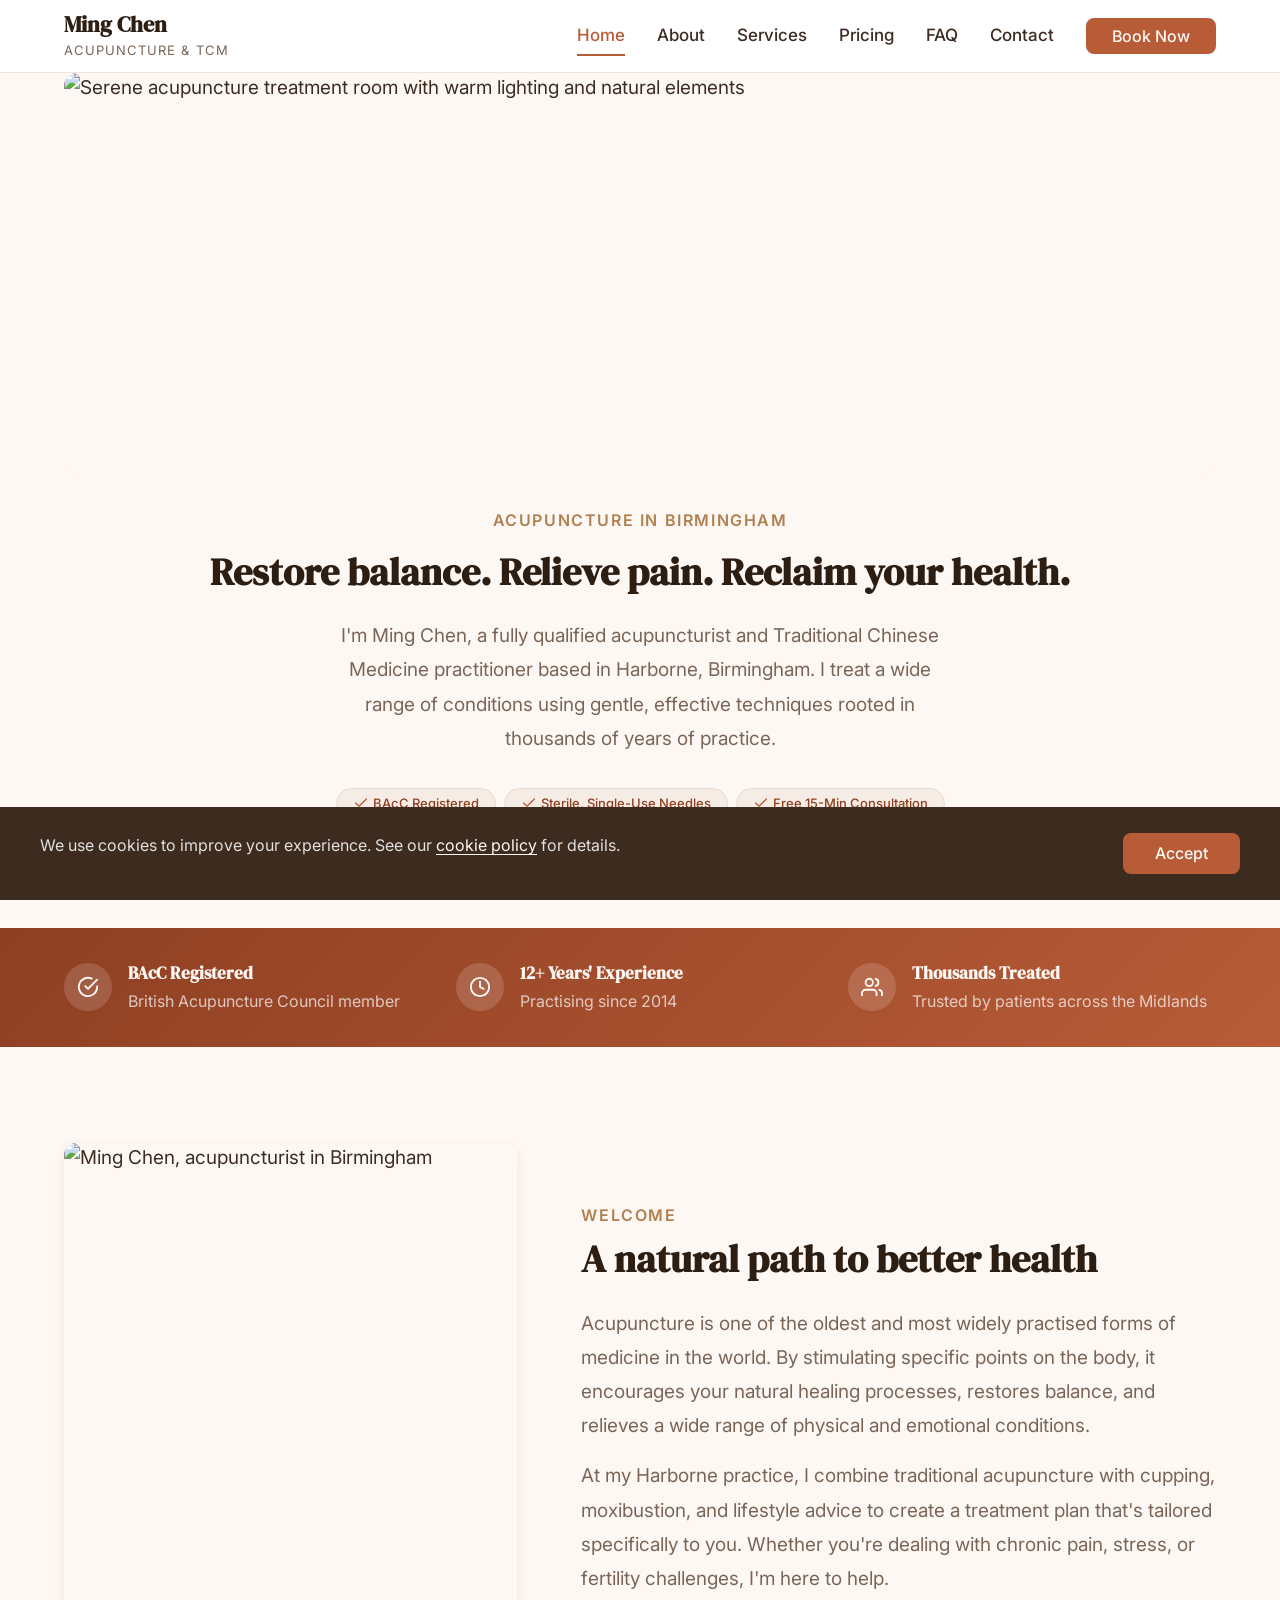
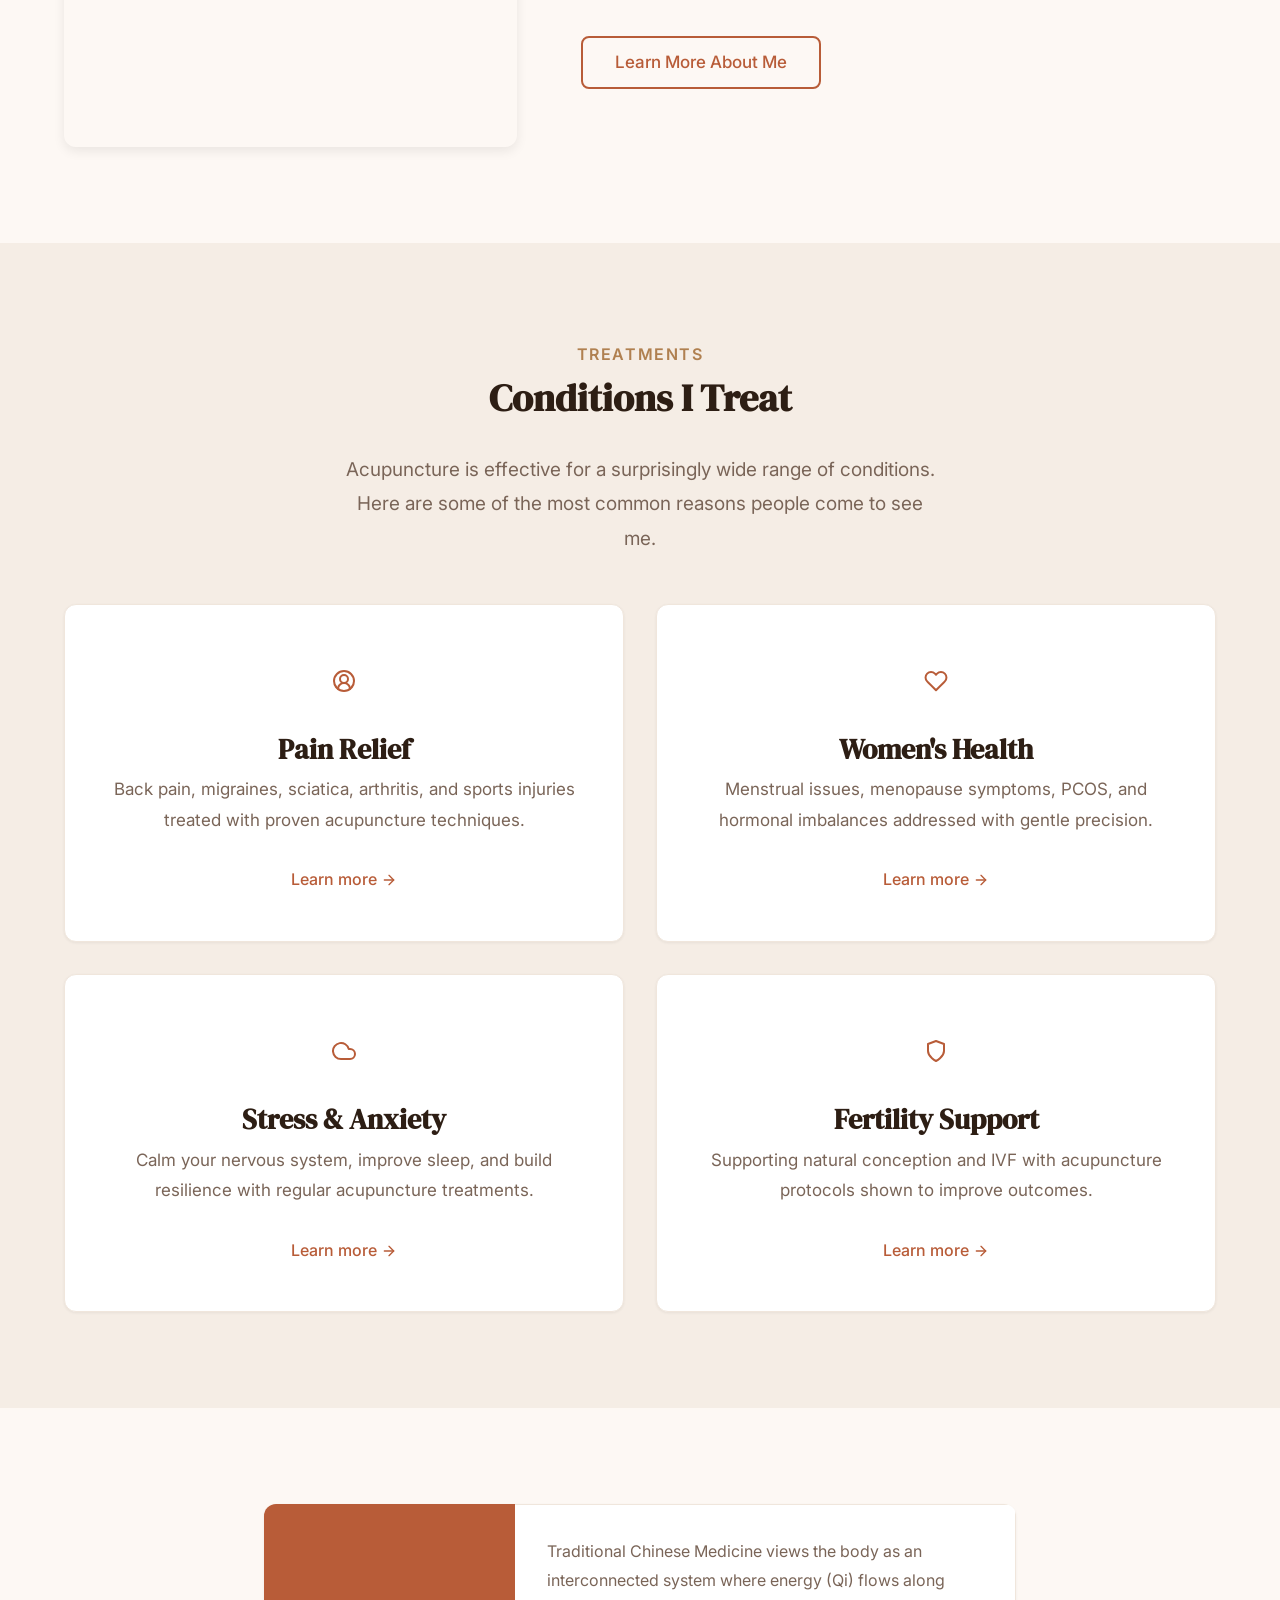
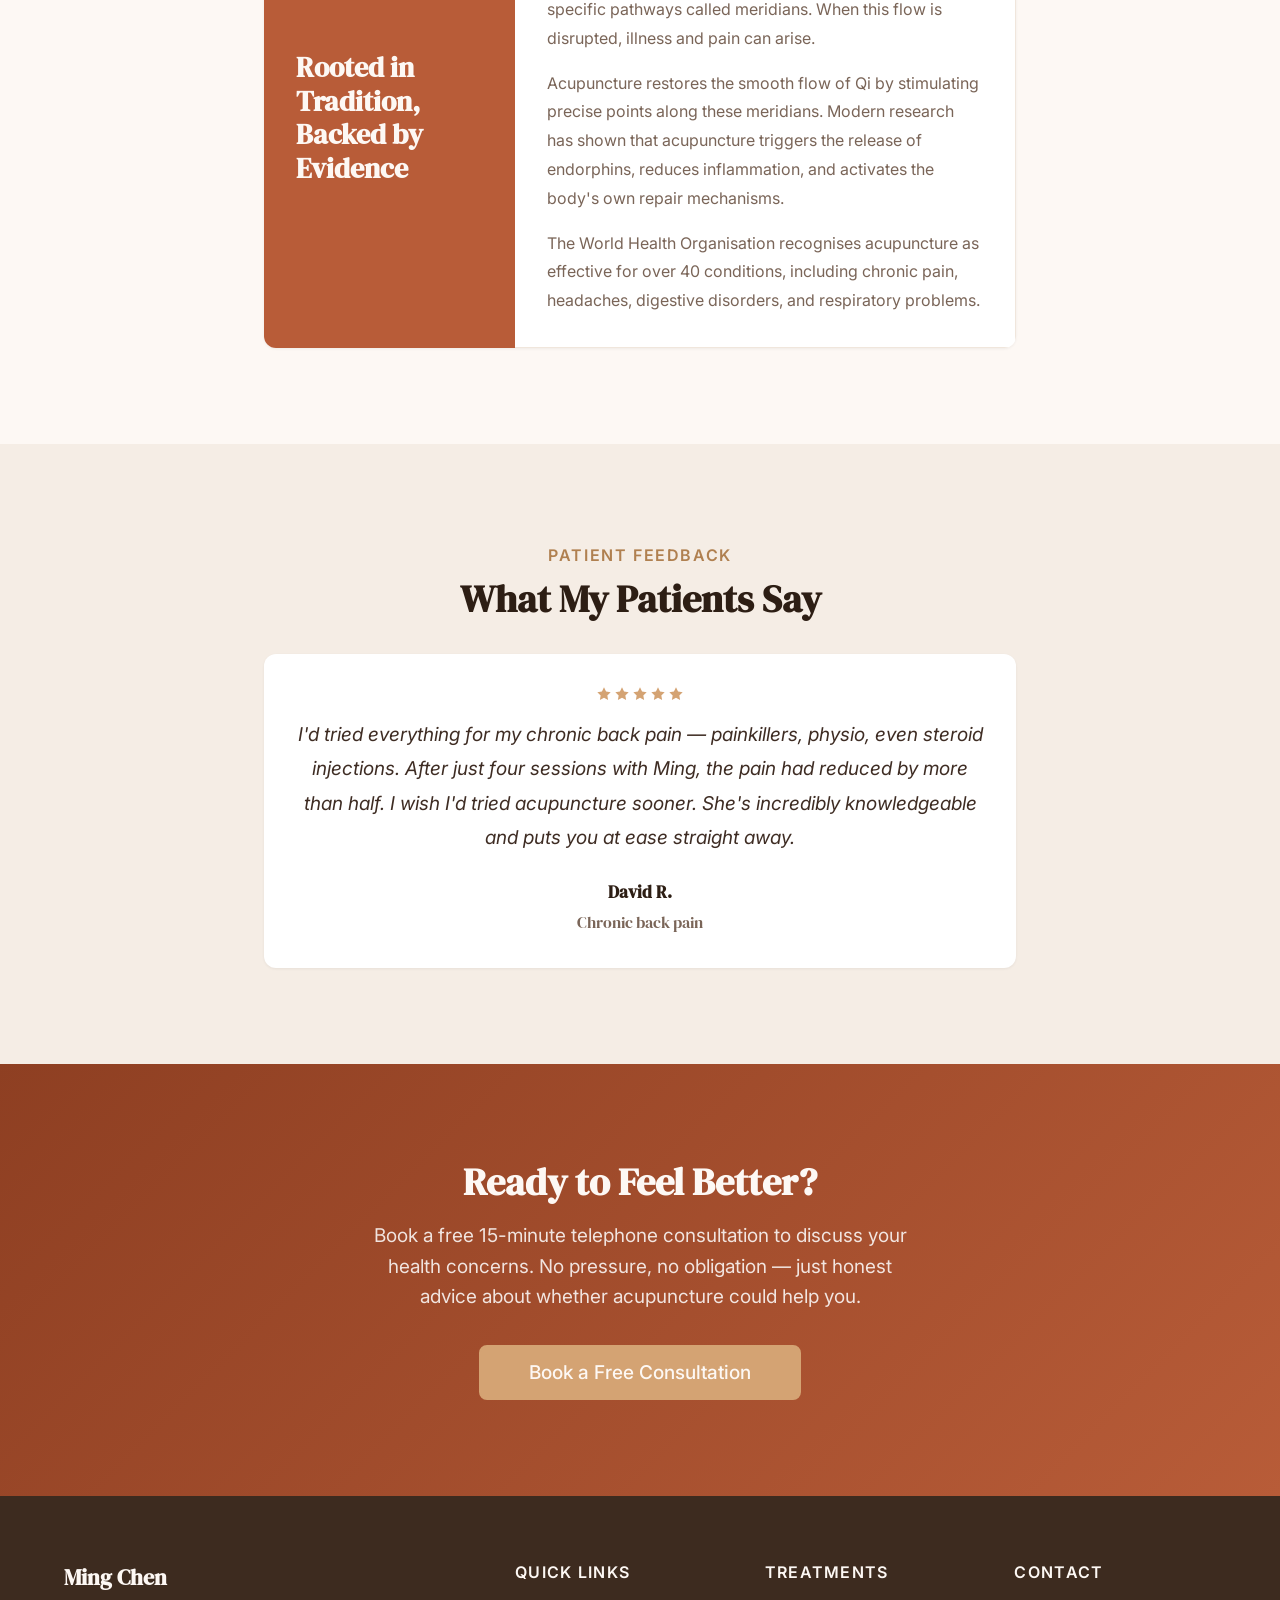
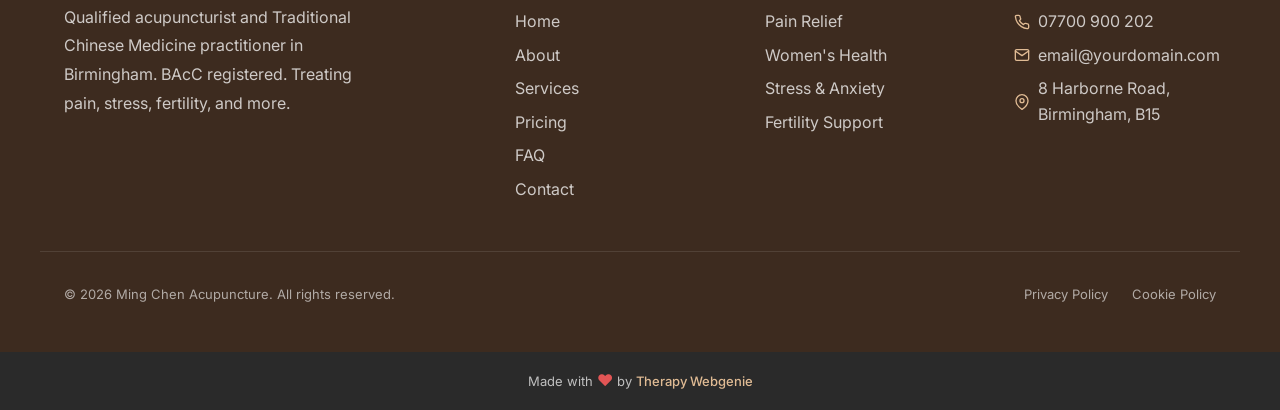
==== index.html @ 5458954e "Initial demo-acupuncturist site: Warm Terracotta, Corporate fonts, Banner hero Ming Chen Acupuncture" ====
<!DOCTYPE html>
<html lang="en">
<head>
  <meta charset="UTF-8">
  <meta name="viewport" content="width=device-width, initial-scale=1.0">
  <meta name="description" content="Ming Chen Acupuncture — traditional Chinese medicine and acupuncture in Birmingham. Treating pain, stress, fertility, and more. Book a consultation today.">
  <meta name="author" content="Ming Chen Acupuncture">
  <title>Ming Chen Acupuncture — Traditional Chinese Medicine in Birmingham</title>

  <link rel="canonical" href="https://acupuncturist.therapywebgenie.com/">

  <meta property="og:type" content="website">
  <meta property="og:url" content="https://acupuncturist.therapywebgenie.com/">
  <meta property="og:title" content="Ming Chen Acupuncture — Traditional Chinese Medicine in Birmingham">
  <meta property="og:description" content="Traditional Chinese medicine and acupuncture in Birmingham. Treating pain, stress, fertility, and more.">
  <meta property="og:image" content="https://acupuncturist.therapywebgenie.com/images/hero.jpg">

  <meta name="twitter:card" content="summary_large_image">
  <meta name="twitter:title" content="Ming Chen Acupuncture — Traditional Chinese Medicine in Birmingham">
  <meta name="twitter:description" content="Traditional Chinese medicine and acupuncture in Birmingham. Treating pain, stress, fertility, and more.">
  <meta name="twitter:image" content="https://acupuncturist.therapywebgenie.com/images/hero.jpg">

  <link rel="preconnect" href="https://fonts.googleapis.com">
  <link rel="preconnect" href="https://fonts.gstatic.com" crossorigin>

  <link rel="stylesheet" href="css/base.css">
  <link rel="stylesheet" href="css/components.css">
  <link rel="stylesheet" href="css/theme.css">
  <!-- PROFILE:schema -->
  <script type="application/ld+json">
  {
    "@context": "https://schema.org",
    "@type": "LocalBusiness",
    "name": "Ming Chen Acupuncture",
    "description": "Traditional Chinese medicine and acupuncture in Birmingham. Treating pain, stress, fertility, digestive health, and more.",
    "url": "https://acupuncturist.therapywebgenie.com",
    "telephone": "07700 900 202",
    "email": "email@yourdomain.com",
    "address": {
      "@type": "PostalAddress",
      "streetAddress": "8 Harborne Road",
      "addressLocality": "Birmingham",
      "postalCode": "B15",
      "addressCountry": "GB"
    },
    "openingHours": [
      "Mo-Fr 09:00-19:00",
      "Sa 09:00-14:00"
    ],
    "image": "https://acupuncturist.therapywebgenie.com/images/hero.jpg",
    "priceRange": "££"
  }
  </script>
  <!-- /PROFILE:schema -->
</head>
<body>

  <a href="#main" class="skip-link">Skip to main content</a>

  <!-- SECTION: nav -->
  <nav class="nav" role="navigation" aria-label="Main navigation">
    <div class="container nav__inner">
      <a href="index.html" class="nav__brand">
        <!-- PROFILE:logo --><!-- /PROFILE:logo -->
        <span class="nav__name"><!-- PROFILE:site_title -->Ming Chen<!-- /PROFILE:site_title --></span>
        <span class="nav__title"><!-- PROFILE:site_slogan -->Acupuncture &amp; TCM<!-- /PROFILE:site_slogan --></span>
      </a>
      <div class="nav__links">
        <a href="index.html" class="nav__link nav__link--active">Home</a>
        <a href="about.html" class="nav__link">About</a>
        <a href="services.html" class="nav__link">Services</a>
        <a href="pricing.html" class="nav__link">Pricing</a>
        <a href="faq.html" class="nav__link">FAQ</a>
        <a href="contact.html" class="nav__link">Contact</a>
        <a href="contact.html" class="btn btn--primary nav__cta">Book Now</a>
      </div>
      <button class="nav__toggle" aria-label="Toggle menu" aria-expanded="false" aria-controls="mobile-menu">
        <span class="nav__toggle-bar"></span>
        <span class="nav__toggle-bar"></span>
        <span class="nav__toggle-bar"></span>
      </button>
    </div>
    <div class="nav__mobile" id="mobile-menu" role="menu">
      <a href="index.html" class="nav__link nav__link--active" role="menuitem">Home</a>
      <a href="about.html" class="nav__link" role="menuitem">About</a>
      <a href="services.html" class="nav__link" role="menuitem">Services</a>
      <a href="pricing.html" class="nav__link" role="menuitem">Pricing</a>
      <a href="faq.html" class="nav__link" role="menuitem">FAQ</a>
      <a href="contact.html" class="nav__link" role="menuitem">Contact</a>
      <a href="contact.html" class="btn btn--primary" role="menuitem">Book Now</a>
    </div>
  </nav>
  <!-- /SECTION: nav -->

  <!-- Compact scroll header -->
  <div class="nav-scroll" aria-hidden="true">
    <div class="container nav-scroll__inner">
      <div class="nav-scroll__brand">
        <span class="nav-scroll__name"><!-- PROFILE:site_title -->Ming Chen<!-- /PROFILE:site_title --></span>
        <span class="nav-scroll__title"><!-- PROFILE:site_slogan -->Acupuncture &amp; TCM<!-- /PROFILE:site_slogan --></span>
      </div>
      <div class="nav-scroll__right">
        <a href="tel:07700900202" class="nav-scroll__phone">
          <svg xmlns="http://www.w3.org/2000/svg" viewBox="0 0 24 24" fill="none" stroke="currentColor" stroke-width="2" stroke-linecap="round" stroke-linejoin="round"><path d="M22 16.92v3a2 2 0 0 1-2.18 2 19.79 19.79 0 0 1-8.63-3.07 19.5 19.5 0 0 1-6-6 19.79 19.79 0 0 1-3.07-8.67A2 2 0 0 1 4.11 2h3a2 2 0 0 1 2 1.72c.127.96.361 1.903.7 2.81a2 2 0 0 1-.45 2.11L8.09 9.91a16 16 0 0 0 6 6l1.27-1.27a2 2 0 0 1 2.11-.45c.907.339 1.85.573 2.81.7A2 2 0 0 1 22 16.92z"></path></svg>
          07700 900 202
        </a>
        <a href="tel:07700900202" class="nav-scroll__phone-icon" aria-label="Call us">
          <svg xmlns="http://www.w3.org/2000/svg" viewBox="0 0 24 24" fill="none" stroke="currentColor" stroke-width="2" stroke-linecap="round" stroke-linejoin="round"><path d="M22 16.92v3a2 2 0 0 1-2.18 2 19.79 19.79 0 0 1-8.63-3.07 19.5 19.5 0 0 1-6-6 19.79 19.79 0 0 1-3.07-8.67A2 2 0 0 1 4.11 2h3a2 2 0 0 1 2 1.72c.127.96.361 1.903.7 2.81a2 2 0 0 1-.45 2.11L8.09 9.91a16 16 0 0 0 6 6l1.27-1.27a2 2 0 0 1 2.11-.45c.907.339 1.85.573 2.81.7A2 2 0 0 1 22 16.92z"></path></svg>
        </a>
        <button class="nav-scroll__toggle" aria-label="Toggle menu">
          <span class="nav-scroll__toggle-bar"></span>
          <span class="nav-scroll__toggle-bar"></span>
          <span class="nav-scroll__toggle-bar"></span>
        </button>
      </div>
    </div>
  </div>

  <main id="main">

    <!-- SECTION: hero -->
    <section class="hero hero--banner">
      <div class="container hero__inner">
        <div class="hero__image-wrap">
          <img src="images/hero.jpg" alt="Serene acupuncture treatment room with warm lighting and natural elements" class="hero__image" width="1200" height="400">
        </div>
        <div class="hero__content">
          <span class="hero__label">Acupuncture in Birmingham</span>
          <h1 class="hero__heading">Restore balance. Relieve pain. Reclaim your health.</h1>
          <p class="hero__text">I'm Ming Chen, a fully qualified acupuncturist and Traditional Chinese Medicine practitioner based in Harborne, Birmingham. I treat a wide range of conditions using gentle, effective techniques rooted in thousands of years of practice.</p>
          <ul class="hero__ticks">
            <li>
              <svg xmlns="http://www.w3.org/2000/svg" viewBox="0 0 24 24" fill="none" stroke="currentColor" stroke-width="2" stroke-linecap="round" stroke-linejoin="round"><polyline points="20 6 9 17 4 12"></polyline></svg>
              BAcC Registered
            </li>
            <li>
              <svg xmlns="http://www.w3.org/2000/svg" viewBox="0 0 24 24" fill="none" stroke="currentColor" stroke-width="2" stroke-linecap="round" stroke-linejoin="round"><polyline points="20 6 9 17 4 12"></polyline></svg>
              Sterile, Single-Use Needles
            </li>
            <li>
              <svg xmlns="http://www.w3.org/2000/svg" viewBox="0 0 24 24" fill="none" stroke="currentColor" stroke-width="2" stroke-linecap="round" stroke-linejoin="round"><polyline points="20 6 9 17 4 12"></polyline></svg>
              Free 15-Min Consultation
            </li>
          </ul>
          <div class="hero__actions">
            <a href="contact.html" class="btn btn--primary">Book a Consultation</a>
            <a href="services.html" class="btn btn--secondary">View Treatments</a>
          </div>
        </div>
      </div>
    </section>
    <!-- /SECTION: hero -->

    <!-- SECTION: stats -->
    <section class="info-band info-band--primary">
      <div class="container info-band__inner">
        <div class="info-band__item">
          <div class="info-band__icon">
            <svg xmlns="http://www.w3.org/2000/svg" viewBox="0 0 24 24" fill="none" stroke="currentColor" stroke-width="2" stroke-linecap="round" stroke-linejoin="round"><path d="M22 11.08V12a10 10 0 1 1-5.93-9.14"></path><polyline points="22 4 12 14.01 9 11.01"></polyline></svg>
          </div>
          <div class="info-band__item-text">
            <span class="info-band__title">BAcC Registered</span>
            <span class="info-band__text">British Acupuncture Council member</span>
          </div>
        </div>
        <div class="info-band__item">
          <div class="info-band__icon">
            <svg xmlns="http://www.w3.org/2000/svg" viewBox="0 0 24 24" fill="none" stroke="currentColor" stroke-width="2" stroke-linecap="round" stroke-linejoin="round"><circle cx="12" cy="12" r="10"></circle><polyline points="12 6 12 12 16 14"></polyline></svg>
          </div>
          <div class="info-band__item-text">
            <span class="info-band__title">12+ Years' Experience</span>
            <span class="info-band__text">Practising since 2014</span>
          </div>
        </div>
        <div class="info-band__item">
          <div class="info-band__icon">
            <svg xmlns="http://www.w3.org/2000/svg" viewBox="0 0 24 24" fill="none" stroke="currentColor" stroke-width="2" stroke-linecap="round" stroke-linejoin="round"><path d="M17 21v-2a4 4 0 0 0-4-4H5a4 4 0 0 0-4 4v2"></path><circle cx="9" cy="7" r="4"></circle><path d="M23 21v-2a4 4 0 0 0-3-3.87"></path><path d="M16 3.13a4 4 0 0 1 0 7.75"></path></svg>
          </div>
          <div class="info-band__item-text">
            <span class="info-band__title">Thousands Treated</span>
            <span class="info-band__text">Trusted by patients across the Midlands</span>
          </div>
        </div>
      </div>
    </section>
    <!-- /SECTION: stats -->

    <!-- SECTION: intro -->
    <section class="section reveal">
      <div class="container intro__inner">
        <div class="intro__image-wrap">
          <img src="images/home-portrait.jpg" alt="Ming Chen, acupuncturist in Birmingham" class="intro__image" width="600" height="800">
        </div>
        <div class="intro__text">
          <span class="section-label">Welcome</span>
          <h2>A natural path to better health</h2>
          <p>Acupuncture is one of the oldest and most widely practised forms of medicine in the world. By stimulating specific points on the body, it encourages your natural healing processes, restores balance, and relieves a wide range of physical and emotional conditions.</p>
          <p>At my Harborne practice, I combine traditional acupuncture with cupping, moxibustion, and lifestyle advice to create a treatment plan that's tailored specifically to you. Whether you're dealing with chronic pain, stress, or fertility challenges, I'm here to help.</p>
          <a href="about.html" class="btn btn--secondary">Learn More About Me</a>
        </div>
      </div>
    </section>
    <!-- /SECTION: intro -->

    <!-- SECTION: services-overview -->
    <section class="section section--alt reveal">
      <div class="container text-center">
        <span class="section-label">Treatments</span>
        <h2>Conditions I Treat</h2>
        <p class="section-subtitle">Acupuncture is effective for a surprisingly wide range of conditions. Here are some of the most common reasons people come to see me.</p>
      </div>
      <div class="container grid grid--2">
        <a href="services.html#service-pain" class="card card--service">
          <div class="card__icon">
            <svg xmlns="http://www.w3.org/2000/svg" viewBox="0 0 24 24" fill="none" stroke="currentColor" stroke-width="2" stroke-linecap="round" stroke-linejoin="round"><path d="M18 20a6 6 0 0 0-12 0"></path><circle cx="12" cy="10" r="4"></circle><circle cx="12" cy="12" r="10"></circle></svg>
          </div>
          <h3 class="card__title">Pain Relief</h3>
          <p class="card__text">Back pain, migraines, sciatica, arthritis, and sports injuries treated with proven acupuncture techniques.</p>
          <span class="card__link">Learn more <svg xmlns="http://www.w3.org/2000/svg" viewBox="0 0 24 24" fill="none" stroke="currentColor" stroke-width="2" stroke-linecap="round" stroke-linejoin="round" width="16" height="16"><line x1="5" y1="12" x2="19" y2="12"></line><polyline points="12 5 19 12 12 19"></polyline></svg></span>
        </a>
        <a href="services.html#service-womens-health" class="card card--service">
          <div class="card__icon">
            <svg xmlns="http://www.w3.org/2000/svg" viewBox="0 0 24 24" fill="none" stroke="currentColor" stroke-width="2" stroke-linecap="round" stroke-linejoin="round"><path d="M20.84 4.61a5.5 5.5 0 0 0-7.78 0L12 5.67l-1.06-1.06a5.5 5.5 0 0 0-7.78 7.78l1.06 1.06L12 21.23l7.78-7.78 1.06-1.06a5.5 5.5 0 0 0 0-7.78z"></path></svg>
          </div>
          <h3 class="card__title">Women's Health</h3>
          <p class="card__text">Menstrual issues, menopause symptoms, PCOS, and hormonal imbalances addressed with gentle precision.</p>
          <span class="card__link">Learn more <svg xmlns="http://www.w3.org/2000/svg" viewBox="0 0 24 24" fill="none" stroke="currentColor" stroke-width="2" stroke-linecap="round" stroke-linejoin="round" width="16" height="16"><line x1="5" y1="12" x2="19" y2="12"></line><polyline points="12 5 19 12 12 19"></polyline></svg></span>
        </a>
        <a href="services.html#service-stress" class="card card--service">
          <div class="card__icon">
            <svg xmlns="http://www.w3.org/2000/svg" viewBox="0 0 24 24" fill="none" stroke="currentColor" stroke-width="2" stroke-linecap="round" stroke-linejoin="round"><path d="M18 10h-1.26A8 8 0 1 0 9 20h9a5 5 0 0 0 0-10z"></path></svg>
          </div>
          <h3 class="card__title">Stress &amp; Anxiety</h3>
          <p class="card__text">Calm your nervous system, improve sleep, and build resilience with regular acupuncture treatments.</p>
          <span class="card__link">Learn more <svg xmlns="http://www.w3.org/2000/svg" viewBox="0 0 24 24" fill="none" stroke="currentColor" stroke-width="2" stroke-linecap="round" stroke-linejoin="round" width="16" height="16"><line x1="5" y1="12" x2="19" y2="12"></line><polyline points="12 5 19 12 12 19"></polyline></svg></span>
        </a>
        <a href="services.html#service-fertility" class="card card--service">
          <div class="card__icon">
            <svg xmlns="http://www.w3.org/2000/svg" viewBox="0 0 24 24" fill="none" stroke="currentColor" stroke-width="2" stroke-linecap="round" stroke-linejoin="round"><path d="M12 22s8-4 8-10V5l-8-3-8 3v7c0 6 8 10 8 10z"></path></svg>
          </div>
          <h3 class="card__title">Fertility Support</h3>
          <p class="card__text">Supporting natural conception and IVF with acupuncture protocols shown to improve outcomes.</p>
          <span class="card__link">Learn more <svg xmlns="http://www.w3.org/2000/svg" viewBox="0 0 24 24" fill="none" stroke="currentColor" stroke-width="2" stroke-linecap="round" stroke-linejoin="round" width="16" height="16"><line x1="5" y1="12" x2="19" y2="12"></line><polyline points="12 5 19 12 12 19"></polyline></svg></span>
        </a>
      </div>
    </section>
    <!-- /SECTION: services-overview -->

    <!-- SECTION: highlight-box -->
    <section class="section reveal">
      <div class="container container--narrow">
        <div class="highlight-box">
          <div class="highlight-box__heading">
            <h3>Rooted in Tradition, Backed by Evidence</h3>
          </div>
          <div class="highlight-box__content">
            <p>Traditional Chinese Medicine views the body as an interconnected system where energy (Qi) flows along specific pathways called meridians. When this flow is disrupted, illness and pain can arise.</p>
            <p>Acupuncture restores the smooth flow of Qi by stimulating precise points along these meridians. Modern research has shown that acupuncture triggers the release of endorphins, reduces inflammation, and activates the body's own repair mechanisms.</p>
            <p>The World Health Organisation recognises acupuncture as effective for over 40 conditions, including chronic pain, headaches, digestive disorders, and respiratory problems.</p>
          </div>
        </div>
      </div>
    </section>
    <!-- /SECTION: highlight-box -->

    <!-- SECTION: testimonial -->
    <section class="section section--alt reveal">
      <div class="container container--narrow text-center">
        <span class="section-label">Patient Feedback</span>
        <h2>What My Patients Say</h2>
        <div class="testimonial testimonial--avatar" style="margin-top: var(--space-xl);">
          <div class="testimonial__stars">
            <svg viewBox="0 0 24 24"><path d="M12 2l3.09 6.26L22 9.27l-5 4.87 1.18 6.88L12 17.77l-6.18 3.25L7 14.14 2 9.27l6.91-1.01L12 2z"/></svg>
            <svg viewBox="0 0 24 24"><path d="M12 2l3.09 6.26L22 9.27l-5 4.87 1.18 6.88L12 17.77l-6.18 3.25L7 14.14 2 9.27l6.91-1.01L12 2z"/></svg>
            <svg viewBox="0 0 24 24"><path d="M12 2l3.09 6.26L22 9.27l-5 4.87 1.18 6.88L12 17.77l-6.18 3.25L7 14.14 2 9.27l6.91-1.01L12 2z"/></svg>
            <svg viewBox="0 0 24 24"><path d="M12 2l3.09 6.26L22 9.27l-5 4.87 1.18 6.88L12 17.77l-6.18 3.25L7 14.14 2 9.27l6.91-1.01L12 2z"/></svg>
            <svg viewBox="0 0 24 24"><path d="M12 2l3.09 6.26L22 9.27l-5 4.87 1.18 6.88L12 17.77l-6.18 3.25L7 14.14 2 9.27l6.91-1.01L12 2z"/></svg>
          </div>
          <p class="testimonial__quote">I'd tried everything for my chronic back pain — painkillers, physio, even steroid injections. After just four sessions with Ming, the pain had reduced by more than half. I wish I'd tried acupuncture sooner. She's incredibly knowledgeable and puts you at ease straight away.</p>
          <p class="testimonial__author">David R.</p>
          <p class="testimonial__detail">Chronic back pain</p>
        </div>
      </div>
    </section>
    <!-- /SECTION: testimonial -->

    <!-- SECTION: cta -->
    <section class="section cta-banner reveal">
      <div class="container text-center">
        <h2>Ready to Feel Better?</h2>
        <p>Book a free 15-minute telephone consultation to discuss your health concerns. No pressure, no obligation — just honest advice about whether acupuncture could help you.</p>
        <div class="cta-banner__buttons">
          <a href="contact.html" class="btn btn--accent">Book a Free Consultation</a>
        </div>
      </div>
    </section>
    <!-- /SECTION: cta -->

  </main>

  <!-- SECTION: footer -->
  <footer class="footer">
    <div class="container footer__inner">
      <div class="footer__brand">
        <p class="footer__brand-name">Ming Chen</p>
        <p class="footer__brand-text">Qualified acupuncturist and Traditional Chinese Medicine practitioner in Birmingham. BAcC registered. Treating pain, stress, fertility, and more.</p>
      </div>
      <div class="footer__col">
        <p class="footer__heading">Quick Links</p>
        <div class="footer__links">
          <a href="index.html" class="footer__link">Home</a>
          <a href="about.html" class="footer__link">About</a>
          <a href="services.html" class="footer__link">Services</a>
          <a href="pricing.html" class="footer__link">Pricing</a>
          <a href="faq.html" class="footer__link">FAQ</a>
          <a href="contact.html" class="footer__link">Contact</a>
        </div>
      </div>
      <div class="footer__col">
        <p class="footer__heading">Treatments</p>
        <div class="footer__links">
          <a href="services.html" class="footer__link">Pain Relief</a>
          <a href="services.html" class="footer__link">Women's Health</a>
          <a href="services.html" class="footer__link">Stress &amp; Anxiety</a>
          <a href="services.html" class="footer__link">Fertility Support</a>
        </div>
      </div>
      <div class="footer__col">
        <p class="footer__heading">Contact</p>
        <div class="footer__contact-item">
          <svg xmlns="http://www.w3.org/2000/svg" viewBox="0 0 24 24" fill="none" stroke="currentColor" stroke-width="2" stroke-linecap="round" stroke-linejoin="round"><path d="M22 16.92v3a2 2 0 0 1-2.18 2 19.79 19.79 0 0 1-8.63-3.07 19.5 19.5 0 0 1-6-6 19.79 19.79 0 0 1-3.07-8.67A2 2 0 0 1 4.11 2h3a2 2 0 0 1 2 1.72 12.84 12.84 0 0 0 .7 2.81 2 2 0 0 1-.45 2.11L8.09 9.91a16 16 0 0 0 6 6l1.27-1.27a2 2 0 0 1 2.11-.45 12.84 12.84 0 0 0 2.81.7A2 2 0 0 1 22 16.92z"></path></svg>
          <!-- PROFILE:phone_landline --><span>07700 900 202</span><!-- /PROFILE:phone_landline -->
        </div>
        <div class="footer__contact-item">
          <svg xmlns="http://www.w3.org/2000/svg" viewBox="0 0 24 24" fill="none" stroke="currentColor" stroke-width="2" stroke-linecap="round" stroke-linejoin="round"><path d="M4 4h16c1.1 0 2 .9 2 2v12c0 1.1-.9 2-2 2H4c-1.1 0-2-.9-2-2V6c0-1.1.9-2 2-2z"></path><polyline points="22,6 12,13 2,6"></polyline></svg>
          <!-- PROFILE:email --><a href="mailto:email@yourdomain.com">email@yourdomain.com</a><!-- /PROFILE:email -->
        </div>
        <div class="footer__contact-item">
          <svg xmlns="http://www.w3.org/2000/svg" viewBox="0 0 24 24" fill="none" stroke="currentColor" stroke-width="2" stroke-linecap="round" stroke-linejoin="round"><path d="M21 10c0 7-9 13-9 13s-9-6-9-13a9 9 0 0 1 18 0z"></path><circle cx="12" cy="10" r="3"></circle></svg>
          <!-- PROFILE:address --><span>8 Harborne Road, Birmingham, B15</span><!-- /PROFILE:address -->
        </div>
      </div>
    </div>
    <div class="container footer__bottom">
      <p class="footer__copyright">&copy; 2026 Ming Chen Acupuncture. All rights reserved.</p>
      <div class="footer__legal">
        <a href="privacy.html">Privacy Policy</a>
        <a href="cookies-policy.html">Cookie Policy</a>
      </div>
    </div>
  </footer>
  <!-- /SECTION: footer -->

  <div class="site-credit">
    <p>Made with <span class="site-credit__heart" aria-label="love">&#10084;</span> by <a href="https://www.therapywebgenie.com" target="_blank" rel="noopener">Therapy Webgenie</a></p>
  </div>

  <!-- Cookie Consent -->
  <div class="cookie-banner" role="dialog" aria-label="Cookie consent">
    <div class="cookie-banner__inner">
      <p class="cookie-banner__text">We use cookies to improve your experience. See our <a href="cookies-policy.html">cookie policy</a> for details.</p>
      <button class="cookie-banner__accept">Accept</button>
    </div>
  </div>

  <!-- Back to Top -->
  <button class="back-to-top" aria-label="Back to top">
    <svg xmlns="http://www.w3.org/2000/svg" viewBox="0 0 24 24" fill="none" stroke="currentColor" stroke-width="2" stroke-linecap="round" stroke-linejoin="round"><polyline points="18 15 12 9 6 15"></polyline></svg>
  </button>

  <script src="js/main.js"></script>
</body>
</html>
---- css/base.css ----
/* =============================================
   BASE STYLES
   Reset, Custom Properties, Typography, Layout
   Theme colours & fonts are in theme.css
   ============================================= */

/* --- Custom Properties (non-theme) --- */
:root {
  --text-xs: 0.8125rem;
  --text-sm: 1rem;
  --text-base: 1.0625rem;
  --text-md: 1.1875rem;
  --text-lg: 1.375rem;
  --text-xl: 1.625rem;
  --text-2xl: 2rem;
  --text-3xl: 2.375rem;
  --text-4xl: 3rem;

  /* Heading sizes (overridable per font pairing in theme.css) */
  --text-h1: var(--text-3xl);          /* mobile: 38px */
  --text-h1-desktop: var(--text-4xl);  /* desktop: 48px */
  --text-h2: var(--text-2xl);          /* mobile: 32px */
  --text-h2-desktop: var(--text-3xl);  /* desktop: 38px */
  --text-h3: var(--text-xl);           /* mobile: 26px */
  --text-h3-desktop: 1.75rem;          /* desktop: 28px */

  --font-weight-normal: 400;
  --font-weight-medium: 500;
  --font-weight-semibold: 600;
  --font-weight-bold: 700;

  --line-height-tight: 1.2;
  --line-height-normal: 1.6;
  --line-height-relaxed: 1.8;

  /* Spacing */
  --space-xs: 0.25rem;
  --space-sm: 0.5rem;
  --space-md: 1rem;
  --space-lg: 1.5rem;
  --space-xl: 2rem;
  --space-2xl: 3rem;
  --space-3xl: 4rem;
  --space-4xl: 6rem;
  --space-5xl: 8rem;

  /* Layout */
  --container-max: 1200px;
  --container-narrow: 800px;
  --container-wide: 1400px;

  /* Border Radius */
  --radius-sm: 4px;
  --radius-md: 8px;
  --radius-lg: 12px;
  --radius-xl: 20px;
  --radius-full: 9999px;

  /* Shadows */
  --shadow-sm: 0 1px 3px rgba(0, 0, 0, 0.06);
  --shadow-md: 0 4px 12px rgba(0, 0, 0, 0.08);
  --shadow-lg: 0 8px 30px rgba(0, 0, 0, 0.1);
  --shadow-xl: 0 12px 40px rgba(0, 0, 0, 0.12);

  /* Transitions */
  --transition-fast: 150ms ease;
  --transition-base: 250ms ease;
  --transition-normal: 300ms ease;
  --transition-slow: 400ms ease;
}

/* --- Reset --- */
*,
*::before,
*::after {
  box-sizing: border-box;
  margin: 0;
  padding: 0;
}

html {
  font-size: 100%;
  scroll-behavior: smooth;
  -webkit-text-size-adjust: 100%;
}

body {
  font-family: var(--font-body);
  font-size: var(--text-md);
  font-weight: var(--font-weight-normal);
  line-height: var(--line-height-normal);
  color: var(--color-text);
  background-color: var(--color-bg);
  -webkit-font-smoothing: antialiased;
  -moz-osx-font-smoothing: grayscale;
}

img,
picture,
video,
svg {
  display: block;
  max-width: 100%;
  height: auto;
}

input,
button,
textarea,
select {
  font: inherit;
  color: inherit;
}

button {
  cursor: pointer;
  border: none;
  background: none;
}

a {
  color: inherit;
  text-decoration: none;
}

ul,
ol {
  list-style: none;
}

h1, h2, h3, h4, h5, h6 {
  font-family: var(--font-heading);
  color: var(--color-text-heading);
  line-height: var(--line-height-tight);
  font-weight: var(--font-weight-bold);
  margin-bottom: var(--space-md);
}

/* --- Typography --- */
h1 {
  font-size: var(--text-h1);
}

h2 {
  font-size: var(--text-h2);
}

h3 {
  font-size: var(--text-h3);
}

h4 {
  font-size: var(--text-lg);
}

h5 {
  font-size: var(--text-md);
}

h6 {
  font-size: var(--text-base);
}

p {
  margin-bottom: var(--space-md);
}

p:last-child:not(.section-subtitle) {
  margin-bottom: 0;
}

strong {
  font-weight: var(--font-weight-semibold);
}

/* --- Layout Utilities --- */
.container {
  width: 100%;
  max-width: var(--container-max);
  margin-left: auto;
  margin-right: auto;
  padding-left: var(--space-lg);
  padding-right: var(--space-lg);
}

.container--narrow {
  max-width: var(--container-narrow);
}

.section {
  padding-top: var(--space-3xl);
  padding-bottom: var(--space-3xl);
}

.section--alt {
  background-color: var(--color-bg-alt);
}

/* Icons inside alt sections: swap bg-alt → surface so they remain visible */
.section--alt .card__icon,
.section--alt .icon-box__icon,
.section--alt .contact-info__icon,
.section--alt .service-detail__icon {
  background-color: var(--color-surface);
}

.section--dark {
  background-color: var(--color-bg-dark);
  color: var(--color-text-inverse);
}

.section--dark h2,
.section--dark h3,
.section--dark h4 {
  color: var(--color-text-inverse);
}

/* Grid */
.grid {
  display: grid;
  gap: var(--space-xl);
}

.grid--2 {
  grid-template-columns: 1fr;
}

.grid--3 {
  grid-template-columns: 1fr;
}

/* --- Buttons --- */
.btn {
  display: inline-flex;
  align-items: center;
  justify-content: center;
  gap: var(--space-sm);
  padding: var(--space-md) var(--space-xl);
  font-family: var(--font-body);
  font-size: var(--text-base);
  font-weight: var(--font-weight-medium);
  line-height: 1;
  border-radius: var(--radius-md);
  transition: all var(--transition-base);
  text-decoration: none;
  border: 2px solid transparent;
  white-space: nowrap;
}

.btn--primary {
  background-color: var(--color-primary);
  color: var(--color-text-inverse);
  border-color: var(--color-primary);
}

.btn--primary:hover {
  background-color: var(--color-primary-dark);
  border-color: var(--color-primary-dark);
}

.btn--secondary {
  background-color: transparent;
  color: var(--color-primary);
  border-color: var(--color-primary);
}

.btn--secondary:hover {
  background-color: var(--color-primary);
  color: var(--color-text-inverse);
}

.btn--accent {
  background-color: var(--color-secondary);
  color: var(--color-text-inverse);
  border-color: var(--color-secondary);
}

.btn--accent:hover {
  background-color: var(--color-secondary-dark);
  border-color: var(--color-secondary-dark);
}

.btn--block {
  width: 100%;
}

/* --- Links --- */
.link {
  color: var(--color-primary);
  text-decoration: underline;
  text-underline-offset: 3px;
  transition: color var(--transition-fast);
}

.link:hover {
  color: var(--color-primary-dark);
}

/* --- Text Utilities --- */
.text-center {
  text-align: center;
}

.text-center h2 {
  margin-bottom: var(--space-xl);
}

.text-balance {
  text-wrap: balance;
}

.section-subtitle {
  font-size: var(--text-md);
  color: var(--color-text-light);
  max-width: 600px;
  margin-bottom: var(--space-2xl);
  line-height: var(--line-height-relaxed);
}

.text-center .section-subtitle {
  margin-left: auto;
  margin-right: auto;
}

.section-footer {
  margin-top: var(--space-2xl);
}

.section-label {
  display: inline-block;
  font-family: var(--font-body);
  font-size: var(--text-sm);
  font-weight: var(--font-weight-semibold);
  text-transform: uppercase;
  letter-spacing: 0.1em;
  color: var(--color-secondary-dark);
  margin-bottom: var(--space-sm);
}

/* --- Responsive Typography --- */
@media (min-width: 768px) {
  h1 {
    font-size: var(--text-h1-desktop);
  }

  h2 {
    font-size: var(--text-h2-desktop);
  }

  h3 {
    font-size: var(--text-h3-desktop);
  }

  .section {
    padding-top: var(--space-4xl);
    padding-bottom: var(--space-4xl);
  }
}

/* --- Responsive Grid --- */
@media (min-width: 768px) {
  .grid--2 {
    grid-template-columns: repeat(2, 1fr);
  }

  .grid--3 {
    grid-template-columns: repeat(2, 1fr);
  }
}

@media (min-width: 1024px) {
  .grid--3 {
    grid-template-columns: repeat(3, 1fr);
  }
}

/* --- Screen Reader Only --- */
.sr-only {
  position: absolute;
  width: 1px;
  height: 1px;
  padding: 0;
  margin: -1px;
  overflow: hidden;
  clip: rect(0, 0, 0, 0);
  white-space: nowrap;
  border-width: 0;
}
---- css/components.css ----
/* =============================================
   COMPONENT STYLES
   Nav, Hero, Cards, Testimonials, Forms, Footer
   ============================================= */

/* --- Skip Link --- */
.skip-link {
  position: absolute;
  top: -100%;
  left: var(--space-md);
  padding: var(--space-sm) var(--space-md);
  background: var(--color-primary);
  color: var(--color-text-inverse);
  border-radius: var(--radius-md);
  z-index: 1000;
  font-size: var(--text-sm);
}

.skip-link:focus {
  top: var(--space-sm);
}

/* =============================================
   NAVIGATION
   ============================================= */
.nav {
  position: relative;
  z-index: 100;
  background-color: var(--color-surface);
  border-bottom: 1px solid var(--color-border-light);
  transition: box-shadow var(--transition-base);
}

.nav--scrolled {
  box-shadow: var(--shadow-md);
}

.nav__inner {
  display: flex;
  align-items: center;
  justify-content: space-between;
  height: 72px;
}

.nav__brand {
  display: flex;
  flex-direction: column;
  gap: 2px;
}

.nav__logo {
  max-height: 70px;
  width: auto;
  object-fit: contain;
}

/* Logo beside title — add .nav__brand--inline to .nav__brand */
.nav__brand--inline {
  flex-direction: row;
  align-items: center;
  gap: var(--space-sm);
}

.nav__brand--inline .nav__brand-text {
  display: flex;
  flex-direction: column;
  gap: 2px;
}

.nav__name {
  font-family: var(--font-heading);
  font-size: var(--text-lg);
  font-weight: var(--font-weight-bold);
  color: var(--color-text-heading);
  line-height: 1.2;
}

.nav__title {
  font-size: var(--text-xs);
  color: var(--color-text-light);
  text-transform: uppercase;
  letter-spacing: 0.08em;
}

.nav__links {
  display: none;
  gap: var(--space-xl);
  align-items: center;
}

.nav__link {
  font-size: var(--text-base);
  font-weight: var(--font-weight-medium);
  color: var(--color-text);
  transition: color var(--transition-fast);
  position: relative;
  padding: var(--space-xs) 0;
}

.nav__link::after {
  content: '';
  position: absolute;
  bottom: -2px;
  left: 0;
  width: 0;
  height: 2px;
  background-color: var(--color-primary);
  transition: width var(--transition-base);
}

.nav__link:hover,
.nav__link--active {
  color: var(--color-primary);
}

.nav__link:hover::after,
.nav__link--active::after {
  width: 100%;
}

.nav__cta {
  font-size: var(--text-sm);
  padding: var(--space-sm) var(--space-lg);
}

/* Mobile Menu Toggle */
.nav__toggle {
  display: flex;
  flex-direction: column;
  gap: 5px;
  padding: var(--space-sm);
  z-index: 110;
}

.nav__toggle-bar {
  display: block;
  width: 24px;
  height: 2px;
  background-color: var(--color-text);
  border-radius: 2px;
  transition: all var(--transition-base);
  transform-origin: center;
}

.nav__toggle--open .nav__toggle-bar:nth-child(1) {
  transform: translateY(7px) rotate(45deg);
}

.nav__toggle--open .nav__toggle-bar:nth-child(2) {
  opacity: 0;
}

.nav__toggle--open .nav__toggle-bar:nth-child(3) {
  transform: translateY(-7px) rotate(-45deg);
}

/* Mobile Menu Overlay — slide in from right */
.nav__mobile {
  display: flex;
  position: fixed;
  inset: 0;
  top: 72px;
  background-color: var(--color-surface);
  z-index: 99;
  padding: var(--space-3xl) var(--space-lg);
  flex-direction: column;
  gap: var(--space-lg);
  overflow-y: auto;
  transform: translateX(100%);
  opacity: 0;
  visibility: hidden;
  transition: transform 0.35s cubic-bezier(0.4, 0, 0.2, 1),
              opacity 0.35s ease,
              visibility 0.35s;
}

.nav__mobile--open {
  transform: translateX(0);
  opacity: 1;
  visibility: visible;
}

.nav__mobile .nav__link,
.nav__mobile .btn {
  opacity: 0;
  transform: translateX(20px);
  transition: opacity 0.3s ease, transform 0.3s ease;
}

.nav__mobile--open .nav__link,
.nav__mobile--open .btn {
  opacity: 1;
  transform: translateX(0);
}

.nav__mobile--open > *:nth-child(1) { transition-delay: 0.05s; }
.nav__mobile--open > *:nth-child(2) { transition-delay: 0.1s; }
.nav__mobile--open > *:nth-child(3) { transition-delay: 0.15s; }
.nav__mobile--open > *:nth-child(4) { transition-delay: 0.2s; }
.nav__mobile--open > *:nth-child(5) { transition-delay: 0.25s; }
.nav__mobile--open > *:nth-child(6) { transition-delay: 0.3s; }
.nav__mobile--open > *:nth-child(7) { transition-delay: 0.35s; }

.nav__mobile .nav__link {
  font-size: var(--text-lg);
  padding: var(--space-sm) 0;
  border-bottom: 1px solid var(--color-border-light);
}

.nav__mobile .nav__link::after {
  display: none;
}

.nav__mobile .btn {
  margin-top: var(--space-md);
  text-align: center;
}

@media (min-width: 1100px) {
  .nav__links {
    display: flex;
  }

  .nav__toggle {
    display: none;
  }
}

/* --- Nav Dropdowns (Desktop) --- */
.nav__dropdown {
  position: relative;
}

.nav__link--has-children {
  display: inline-flex;
  align-items: center;
  gap: 4px;
  background: none;
  border: none;
  cursor: pointer;
  font-family: inherit;
  font-size: inherit;
  font-weight: inherit;
  color: inherit;
  padding: 0;
}

.nav__chevron {
  width: 12px;
  height: 12px;
  transition: transform var(--transition-fast);
  flex-shrink: 0;
}

.nav__dropdown:hover .nav__chevron,
.nav__link--has-children[aria-expanded="true"] ~ .nav__dropdown-menu + .nav__chevron,
.nav__link--has-children[aria-expanded="true"] .nav__chevron {
  transform: rotate(180deg);
}

.nav__dropdown-trigger {
  display: inline-flex;
  align-items: center;
  gap: 4px;
  background: none;
  border: none;
  cursor: pointer;
  font-family: inherit;
  font-size: inherit;
  font-weight: inherit;
  color: inherit;
  padding: 0;
}

.nav__dropdown-trigger .nav__chevron {
  width: 12px;
  height: 12px;
  transition: transform var(--transition-fast);
  flex-shrink: 0;
}

.nav__dropdown:hover .nav__dropdown-trigger .nav__chevron {
  transform: rotate(180deg);
}

.nav__dropdown-menu {
  position: absolute;
  top: 100%;
  left: 50%;
  transform: translateX(-50%);
  min-width: 240px;
  background: var(--color-surface);
  border: 1px solid var(--color-border-light);
  border-radius: var(--radius-md, 8px);
  box-shadow: var(--shadow-lg);
  padding: var(--space-sm) 0;
  opacity: 0;
  visibility: hidden;
  transition: opacity var(--transition-fast), visibility var(--transition-fast);
  z-index: 110;
  margin-top: var(--space-xs);
}

.nav__dropdown:hover .nav__dropdown-menu {
  opacity: 1;
  visibility: visible;
}

.nav__dropdown-link,
.nav__dropdown-menu .nav__link--child {
  display: block;
  padding: var(--space-sm) var(--space-lg);
  font-size: var(--text-sm);
  color: var(--color-text);
  transition: background var(--transition-fast), color var(--transition-fast);
  white-space: nowrap;
  text-decoration: none;
}

.nav__dropdown-link:hover,
.nav__dropdown-menu .nav__link--child:hover {
  background: var(--color-bg);
  color: var(--color-primary);
}

.nav__dropdown-link--active {
  color: var(--color-primary);
  font-weight: 600;
}

/* --- Nav Mobile Sub-menus (Accordion) --- */
.nav__mobile-group {
  display: flex;
  flex-direction: column;
}

.nav__mobile-parent {
  display: flex;
  align-items: center;
  justify-content: space-between;
}

.nav__mobile-parent > .nav__link {
  flex: 1;
  cursor: default;
}

.nav__mobile-expand {
  padding: var(--space-sm);
  background: none;
  border: none;
  cursor: pointer;
  color: var(--color-text-light);
  transition: transform var(--transition-fast);
  display: flex;
  align-items: center;
}

.nav__mobile-expand[aria-expanded="true"] .nav__chevron {
  transform: rotate(180deg);
}

.nav__mobile-children {
  display: flex;
  flex-direction: column;
  padding-left: var(--space-lg);
}

.nav__mobile-children[hidden] {
  display: none;
}

.nav__link--child {
  font-size: var(--text-base);
  color: var(--color-text-light);
  padding: var(--space-xs) 0;
  border-bottom: 1px solid var(--color-border-light);
}

.nav__link--child:hover {
  color: var(--color-primary);
}

.nav__link--child::after {
  display: none;
}

/* =============================================
   NAVIGATION: TWO-TIER VARIANT
   Top bar (brand + contact info) + bottom bar (nav links)
   ============================================= */
.nav--two-tier {
  position: relative;
  z-index: 100;
  background-color: var(--color-surface);
  border-bottom: 1px solid var(--color-border-light);
  transition: box-shadow var(--transition-base);
  padding: 20px 0;
}

.nav--two-tier.nav--scrolled {
  box-shadow: var(--shadow-md);
}

/* --- Top bar: brand left, contact info right --- */
.nav__top {
  display: flex;
  align-items: center;
  justify-content: space-between;
  padding-top: 20px;
  padding-bottom: var(--space-sm);
}

.nav__contact {
  display: none;
  align-items: center;
  gap: var(--space-xl);
}

.nav__contact-item {
  display: flex;
  align-items: center;
  gap: var(--space-xs);
  font-size: var(--text-sm);
  color: var(--color-text-light);
  white-space: nowrap;
}

.nav__contact-item svg {
  width: 16px;
  height: 16px;
  flex-shrink: 0;
  color: var(--color-primary);
}

.nav__contact-item a {
  color: var(--color-text-light);
  font-weight: var(--font-weight-medium);
}

.nav__contact-item a:hover {
  color: var(--color-primary);
}

/* --- Bottom bar: nav links + CTA --- */
.nav__bottom {
  display: flex;
  align-items: center;
  justify-content: space-between;
  border-top: 1px solid var(--color-border-light);
  padding-top: var(--space-sm);
  padding-bottom: 20px;
}

.nav--two-tier .nav__links {
  display: none;
  gap: var(--space-lg);
  align-items: center;
  width: 100%;
}

.nav--two-tier .nav__cta {
  margin-left: auto;
}

.nav--two-tier .nav__link {
  font-size: var(--text-sm);
}

/* Mobile: hamburger in top bar, not bottom */
.nav--two-tier .nav__toggle {
  display: flex;
  flex-direction: column;
  gap: 5px;
  padding: var(--space-sm);
  z-index: 110;
}

/* Two-tier mobile: hide bottom bar border, show only toggle */
.nav--two-tier .nav__bottom {
  border-top: none;
  padding: 0;
  position: absolute;
  right: var(--space-lg);
  top: var(--space-lg);
}

@media (min-width: 1100px) {
  .nav--two-tier .nav__bottom {
    position: static;
    border-top: 1px solid var(--color-border-light);
    padding-top: var(--space-sm);
    padding-bottom: var(--space-sm);
  }
}

.nav__top {
  position: relative;
}

/* Desktop breakpoint */
@media (min-width: 900px) {
  .nav__contact {
    display: flex;
  }
}

@media (min-width: 1100px) {
  .nav--two-tier .nav__links {
    display: flex;
  }

  .nav--two-tier .nav__toggle {
    display: none;
  }
}

/* Mobile menu for two-tier uses the same nav__mobile styles */
.nav--two-tier .nav__mobile {
  top: 0;
}

/* Contact info inside mobile menu */
.nav__mobile-contact {
  display: flex;
  flex-direction: column;
  gap: var(--space-sm);
  padding-top: var(--space-md);
  margin-top: var(--space-md);
  border-top: 1px solid var(--color-border-light);
}

.nav__mobile-contact .nav__contact-item {
  display: flex;
  font-size: var(--text-base);
}

@media (min-width: 900px) {
  .nav__mobile-contact {
    display: none;
  }
}

/* =============================================
   SCROLL-AWARE COMPACT HEADER
   Hidden by default. Slides in when user scrolls up
   after passing the main header. Shows brand + phone + hamburger.
   ============================================= */
.nav-scroll {
  position: fixed;
  top: 0;
  left: 0;
  right: 0;
  z-index: 200;
  background-color: var(--color-surface);
  border-bottom: 1px solid var(--color-border-light);
  box-shadow: var(--shadow-md);
  transform: translateY(-100%);
  opacity: 0;
  transition: transform 0.3s ease, opacity 0.3s ease;
  pointer-events: none;
}

.nav-scroll--visible {
  transform: translateY(0);
  opacity: 1;
  pointer-events: auto;
}

.nav-scroll__inner {
  display: flex;
  align-items: center;
  justify-content: space-between;
  height: 56px;
}

.nav-scroll__brand {
  display: flex;
  flex-direction: column;
  gap: 4px;
  min-width: 0;
}

.nav-scroll__name {
  font-family: var(--font-heading);
  font-size: var(--text-base);
  font-weight: var(--font-weight-bold);
  color: var(--color-text-heading);
  line-height: 1.2;
  white-space: nowrap;
  overflow: hidden;
  text-overflow: ellipsis;
}

.nav-scroll__title {
  font-size: 11px;
  color: var(--color-text-light);
  text-transform: uppercase;
  letter-spacing: 0.08em;
  line-height: 1.2;
}

.nav-scroll__right {
  display: flex;
  align-items: center;
  gap: var(--space-lg);
}

.nav-scroll__phone {
  display: none;
  align-items: center;
  gap: var(--space-xs);
  font-size: var(--text-sm);
  font-weight: var(--font-weight-medium);
  color: var(--color-text);
  white-space: nowrap;
}

.nav-scroll__phone svg {
  width: 16px;
  height: 16px;
  flex-shrink: 0;
  color: var(--color-primary);
}

.nav-scroll__phone:hover {
  color: var(--color-primary);
}

/* Mobile: just phone icon, no text */
.nav-scroll__phone-icon {
  display: flex;
  align-items: center;
  color: var(--color-primary);
}

.nav-scroll__phone-icon svg {
  width: 20px;
  height: 20px;
}

@media (min-width: 600px) {
  .nav-scroll__phone {
    display: flex;
  }

  .nav-scroll__phone-icon {
    display: none;
  }
}

.nav-scroll__toggle {
  display: flex;
  flex-direction: column;
  gap: 5px;
  padding: var(--space-sm);
  background: none;
  border: none;
  cursor: pointer;
}

.nav-scroll__toggle-bar {
  display: block;
  width: 22px;
  height: 2px;
  background-color: var(--color-text);
  border-radius: 2px;
}

/* =============================================
   HERO
   ============================================= */
.hero {
  position: relative;
  padding: var(--space-3xl) 0;
  overflow: hidden;
}

.hero__inner {
  display: grid;
  grid-template-columns: 1fr;
  gap: var(--space-2xl);
  align-items: center;
}

.hero__content {
  order: 2;
}

.hero__image-wrap {
  order: 1;
}

.hero__label {
  display: inline-block;
  font-size: var(--text-sm);
  font-weight: var(--font-weight-semibold);
  color: var(--color-secondary-dark);
  text-transform: uppercase;
  letter-spacing: 0.1em;
  margin-bottom: var(--space-md);
}

.hero__heading {
  font-size: var(--text-h1);
  margin-bottom: var(--space-lg);
  color: var(--color-text-heading);
}

.hero__text {
  font-size: var(--text-md);
  color: var(--color-text-light);
  line-height: var(--line-height-relaxed);
  margin-bottom: var(--space-xl);
  max-width: 540px;
}

.hero__ticks {
  list-style: none;
  padding: 0;
  margin: var(--space-lg) 0;
  display: flex;
  flex-wrap: wrap;
  gap: var(--space-sm);
}

.hero__ticks li {
  display: inline-flex;
  align-items: center;
  gap: var(--space-xs);
  font-size: var(--text-xs);
  font-weight: var(--font-weight-medium);
  color: var(--color-primary-dark);
  background-color: var(--color-bg-alt);
  padding: var(--space-xs) var(--space-md);
  border-radius: var(--radius-full);
  border: 1px solid var(--color-border);
}

.hero__ticks svg {
  width: 16px;
  height: 16px;
  flex-shrink: 0;
  color: var(--color-primary);
}

.hero__actions {
  display: flex;
  flex-wrap: wrap;
  gap: var(--space-md);
  justify-content: center;
}

@media (min-width: 768px) {
  .hero__actions {
    justify-content: flex-start;
  }
}

.hero__image {
  width: 100%;
  aspect-ratio: 4 / 3;
  object-fit: cover;
  border-radius: var(--radius-lg);
  box-shadow: var(--shadow-lg);
}

.hero__image-placeholder {
  width: 100%;
  aspect-ratio: 4 / 3;
  border-radius: var(--radius-lg);
  background: linear-gradient(135deg, var(--color-primary-light) 0%, var(--color-primary) 100%);
  display: flex;
  align-items: center;
  justify-content: center;
  color: var(--color-text-inverse);
  font-size: var(--text-base);
  text-align: center;
  padding: var(--space-xl);
  box-shadow: var(--shadow-lg);
}

@media (min-width: 768px) {
  .hero {
    padding: var(--space-3xl) 0;
  }

  .hero__inner {
    grid-template-columns: 1fr 1fr;
    gap: var(--space-3xl);
  }

  .hero__content {
    order: 1;
  }

  .hero__image-wrap {
    order: 2;
  }

  .hero__heading {
    font-size: var(--text-h1-desktop);
  }
}

/* =============================================
   HERO VARIANTS
   Add class to <section class="hero hero--variant">
   Default (no modifier) = split layout
   ============================================= */

/* --- Fullwidth: background image, centered text overlay --- */
.hero--fullwidth {
  padding: var(--space-3xl) 0;
  min-height: 500px;
  display: flex;
  align-items: center;
  text-align: center;
  background: linear-gradient(135deg, var(--color-primary-dark) 0%, var(--color-primary) 50%, var(--color-primary-light) 100%);
  color: var(--color-text-inverse);
}

.hero--fullwidth .hero__inner {
  grid-template-columns: 1fr;
  justify-items: center;
}

.hero--fullwidth .hero__content {
  order: 1;
  max-width: 720px;
}

.hero--fullwidth .hero__image-wrap {
  display: none;
}

.hero--fullwidth .hero__label {
  color: var(--color-secondary-light);
}

.hero--fullwidth .hero__heading {
  color: var(--color-text-inverse);
}

.hero--fullwidth .hero__text {
  color: rgba(255, 255, 255, 0.85);
  margin-left: auto;
  margin-right: auto;
  max-width: 600px;
}

.hero--fullwidth .hero__actions {
  justify-content: center;
}

.hero--fullwidth .hero__ticks {
  justify-content: center;
}

.hero--fullwidth .hero__ticks li {
  color: rgba(255, 255, 255, 0.85);
  background-color: rgba(255, 255, 255, 0.12);
  border-color: rgba(255, 255, 255, 0.2);
}

.hero--fullwidth .hero__ticks svg {
  color: var(--color-secondary-light);
}

.hero--fullwidth .btn--primary {
  background-color: var(--color-secondary);
  border-color: var(--color-secondary);
  color: var(--color-text-inverse);
}

.hero--fullwidth .btn--primary:hover {
  background-color: var(--color-secondary-dark);
  border-color: var(--color-secondary-dark);
}

.hero--fullwidth .btn--secondary {
  color: var(--color-text-inverse);
  border-color: rgba(255, 255, 255, 0.5);
}

.hero--fullwidth .btn--secondary:hover {
  background-color: rgba(255, 255, 255, 0.15);
  border-color: var(--color-text-inverse);
}

@media (min-width: 768px) {
  .hero--fullwidth {
    padding: var(--space-3xl) 0;
    min-height: 600px;
  }

  .hero--fullwidth .hero__inner {
    grid-template-columns: 1fr;
  }
}

/* --- Minimal: premium light hero — centered, subtle texture, no image --- */
.hero--minimal {
  padding: var(--space-3xl) 0;
  text-align: center;
  background:
    radial-gradient(ellipse at 15% 80%, color-mix(in srgb, var(--color-secondary) 10%, transparent) 0%, transparent 50%),
    radial-gradient(ellipse at 85% 20%, color-mix(in srgb, var(--color-primary) 8%, transparent) 0%, transparent 50%),
    radial-gradient(ellipse at 50% 50%, color-mix(in srgb, var(--color-accent, var(--color-primary-light)) 5%, transparent) 0%, transparent 60%),
    linear-gradient(160deg, var(--color-bg) 0%, var(--color-bg-alt) 100%);
  position: relative;
  overflow: hidden;
}

.hero--minimal::before {
  content: '';
  position: absolute;
  top: -20%;
  right: -5%;
  width: 400px;
  height: 400px;
  border-radius: 50%;
  background: radial-gradient(circle, color-mix(in srgb, var(--color-primary) 6%, transparent) 0%, transparent 70%);
  pointer-events: none;
}

.hero--minimal::after {
  content: '';
  position: absolute;
  bottom: -15%;
  left: -5%;
  width: 350px;
  height: 350px;
  border-radius: 50%;
  background: radial-gradient(circle, color-mix(in srgb, var(--color-secondary) 8%, transparent) 0%, transparent 70%);
  pointer-events: none;
}

.hero--minimal .hero__inner {
  grid-template-columns: 1fr;
  justify-items: center;
  position: relative;
  z-index: 1;
}

.hero--minimal .hero__content {
  order: 1;
  max-width: 800px;
}

.hero--minimal .hero__image-wrap {
  display: none;
}

.hero--minimal .hero__label {
  display: inline-block;
  background: color-mix(in srgb, var(--color-primary) 12%, transparent);
  color: var(--color-primary-dark);
  padding: var(--space-xs) var(--space-lg);
  border-radius: var(--radius-full);
  font-size: var(--text-xs);
  font-weight: var(--font-weight-semibold);
  text-transform: uppercase;
  letter-spacing: 0.12em;
  margin-bottom: var(--space-lg);
}

.hero--minimal .hero__heading {
  font-size: var(--text-h1-desktop);
  margin-bottom: var(--space-xl);
}

.hero--minimal .hero__text {
  font-size: var(--text-lg);
  max-width: 600px;
  margin-left: auto;
  margin-right: auto;
}

.hero--minimal .hero__actions {
  justify-content: center;
}

.hero--minimal .hero__ticks {
  justify-content: center;
}

.hero--minimal .hero__ticks li {
  color: var(--color-primary-dark);
  background-color: rgba(0, 0, 0, 0.05);
  border-color: rgba(0, 0, 0, 0.1);
}

.hero--minimal .hero__ticks svg {
  color: var(--color-secondary-dark);
}

@media (min-width: 768px) {
  .hero--minimal {
    padding: var(--space-3xl) 0;
  }

  .hero--minimal::before {
    width: 600px;
    height: 600px;
  }

  .hero--minimal::after {
    width: 500px;
    height: 500px;
  }

  .hero--minimal .hero__heading {
    font-size: 3.5rem;
  }

  .hero--minimal .hero__inner {
    grid-template-columns: 1fr;
  }
}

/* --- Half: edge-to-edge 50/50 split, image bleeds to edge --- */
.hero--half {
  padding: 0;
  overflow: hidden;
}

.hero--half .hero__inner {
  display: grid;
  grid-template-columns: 1fr;
  gap: 0;
  max-width: 100%;
  padding: 0;
  align-items: stretch;
}

.hero--half .hero__image-wrap {
  order: 1;
  width: 100%;
  min-height: 300px;
}

.hero--half .hero__image-placeholder,
.hero--half .hero__image {
  border-radius: 0;
  box-shadow: none;
  width: 100%;
  height: 100%;
  aspect-ratio: auto;
  object-fit: cover;
}

.hero--half .hero__content {
  order: 2;
  padding: var(--space-2xl) var(--space-lg);
  display: flex;
  flex-direction: column;
  justify-content: center;
}

.hero--half .hero__text {
  max-width: none;
}

@media (min-width: 768px) {
  .hero--half .hero__inner {
    grid-template-columns: 1fr 1fr;
    min-height: 560px;
  }

  .hero--half .hero__image-wrap {
    order: 1;
    min-height: auto;
  }

  .hero--half .hero__content {
    order: 2;
    padding: var(--space-3xl) var(--space-3xl) var(--space-3xl) var(--space-2xl);
  }
}

@media (min-width: 1024px) {
  .hero--half .hero__content {
    padding: var(--space-4xl) var(--space-4xl) var(--space-4xl) var(--space-3xl);
  }
}

/* --- Slope: hero with coloured background panel behind image + text --- */
.hero--slope-dark,
.hero--slope-light {
  padding: var(--space-3xl) 0;
}

.hero--slope-dark .hero__inner,
.hero--slope-light .hero__inner {
  position: relative;
  padding: 0;
}

/* Content needs padding on mobile since inner has none */
.hero--slope-dark .hero__content,
.hero--slope-light .hero__content {
  padding: var(--space-xl) var(--space-2xl) var(--space-2xl);
}

/* Hide label and ticks in slope heroes */
.hero--slope-dark .hero__label,
.hero--slope-light .hero__label,
.hero--slope-dark .hero__ticks,
.hero--slope-light .hero__ticks {
  display: none;
}

/* Smaller heading for slope */
.hero--slope-dark .hero__heading,
.hero--slope-light .hero__heading {
  font-size: clamp(1.75rem, 3vw, 2.5rem);
}

/* Dark slope: light text */
.hero--slope-dark .hero__heading {
  color: var(--color-text-inverse);
}

.hero--slope-dark .hero__text {
  color: rgba(255, 255, 255, 0.85);
}

.hero--slope-dark .btn--primary {
  background-color: var(--color-secondary);
  border-color: var(--color-secondary);
  color: var(--color-text-inverse);
}

.hero--slope-dark .btn--primary:hover {
  background-color: var(--color-secondary-dark);
  border-color: var(--color-secondary-dark);
}

.hero--slope-dark .btn--secondary {
  color: var(--color-text-inverse);
  border-color: rgba(255, 255, 255, 0.5);
}

.hero--slope-dark .btn--secondary:hover {
  background-color: rgba(255, 255, 255, 0.15);
  border-color: var(--color-text-inverse);
}

/* Coloured background panel — mobile: full coverage */
.hero--slope-dark .hero__inner::before,
.hero--slope-light .hero__inner::before {
  content: '';
  position: absolute;
  top: 0;
  bottom: 0;
  left: 0;
  right: 0;
  border-radius: var(--radius-lg);
  z-index: 0;
}

.hero--slope-dark .hero__inner::before {
  background: linear-gradient(135deg, var(--color-primary-dark) 0%, var(--color-primary) 100%);
}

.hero--slope-light .hero__inner::before {
  background: color-mix(in srgb, var(--color-primary) 12%, var(--color-bg));
}

/* Image */
.hero--slope-dark .hero__image-wrap,
.hero--slope-light .hero__image-wrap {
  order: 1;
  position: relative;
  z-index: 1;
}

.hero--slope-dark .hero__image-placeholder,
.hero--slope-dark .hero__image,
.hero--slope-light .hero__image-placeholder,
.hero--slope-light .hero__image {
  width: 100%;
  aspect-ratio: 4 / 3;
  object-fit: cover;
  border-radius: var(--radius-md);
  box-shadow: var(--shadow-lg);
}

/* Content — position + z-index */
.hero--slope-dark .hero__content,
.hero--slope-light .hero__content {
  order: 2;
  position: relative;
  z-index: 1;
}

@media (min-width: 768px) {
  .hero--slope-dark,
  .hero--slope-light {
    padding: var(--space-3xl) 0;
  }

  .hero--slope-dark .hero__inner,
  .hero--slope-light .hero__inner {
    display: grid;
    grid-template-columns: 45% 1fr;
    gap: var(--space-3xl);
    align-items: center;
    padding: var(--space-3xl);
    padding-left: 0;
    min-height: 400px;
  }

  /* Background panel shifts right — sits behind middle of image */
  .hero--slope-dark .hero__inner::before,
  .hero--slope-light .hero__inner::before {
    left: 20%;
    border-radius: 0 40px 0 0;
  }

  .hero--slope-dark .hero__content,
  .hero--slope-light .hero__content {
    order: 2;
    padding: 0;
  }

  /* Desktop image: flush to left edge, bottom-left radius only */
  .hero--slope-dark .hero__image-placeholder,
  .hero--slope-dark .hero__image,
  .hero--slope-light .hero__image-placeholder,
  .hero--slope-light .hero__image {
    aspect-ratio: auto;
    height: 100%;
    min-height: 320px;
    border-radius: 0 0 0 40px;
  }
}

/* --- Reverse modifier: flips image/text sides --- */

/* Classic (default split) reverse: image left, text right */
@media (min-width: 768px) {
  .hero.hero--reverse .hero__content {
    order: 2;
  }

  .hero.hero--reverse .hero__image-wrap {
    order: 1;
  }
}

/* Half (Split 50%) reverse: text left, image right */
@media (min-width: 768px) {
  .hero--half.hero--reverse .hero__image-wrap {
    order: 2;
  }

  .hero--half.hero--reverse .hero__content {
    order: 1;
    padding: var(--space-3xl) var(--space-2xl) var(--space-3xl) var(--space-3xl);
  }
}

@media (min-width: 1024px) {
  .hero--half.hero--reverse .hero__content {
    padding: var(--space-4xl) var(--space-3xl) var(--space-4xl) var(--space-4xl);
  }
}

/* Slope reverse: image right, text left */
@media (min-width: 768px) {
  .hero--slope-dark.hero--reverse .hero__inner,
  .hero--slope-light.hero--reverse .hero__inner {
    grid-template-columns: 1fr 45%;
    padding-left: var(--space-3xl);
    padding-right: 0;
  }

  .hero--slope-dark.hero--reverse .hero__image-wrap,
  .hero--slope-light.hero--reverse .hero__image-wrap {
    order: 2;
  }

  .hero--slope-dark.hero--reverse .hero__content,
  .hero--slope-light.hero--reverse .hero__content {
    order: 1;
  }

  .hero--slope-dark.hero--reverse .hero__inner::before,
  .hero--slope-light.hero--reverse .hero__inner::before {
    left: 0;
    right: 20%;
    border-radius: 40px 0 0 0;
  }

  /* Reversed image: bottom-right radius only */
  .hero--slope-dark.hero--reverse .hero__image-placeholder,
  .hero--slope-dark.hero--reverse .hero__image,
  .hero--slope-light.hero--reverse .hero__image-placeholder,
  .hero--slope-light.hero--reverse .hero__image {
    border-radius: 0 0 40px 0;
  }
}

/* --- Image Hero: full-bleed background image with dark overlay --- */
.hero--image {
  position: relative;
  padding: var(--space-3xl) 0;
  min-height: 500px;
  display: flex;
  align-items: center;
  text-align: center;
  color: var(--color-text-inverse);
  background-color: var(--color-bg-dark);
  background-size: cover;
  background-position: center center;
  background-repeat: no-repeat;
  background-size: cover;
  background-position: center;
  background-repeat: no-repeat;
}

.hero--image::before {
  content: '';
  position: absolute;
  inset: 0;
  background: linear-gradient(180deg, rgba(0,0,0,0.55) 0%, rgba(0,0,0,0.4) 50%, rgba(0,0,0,0.6) 100%);
  z-index: 1;
}

.hero--image .hero__inner {
  position: relative;
  z-index: 2;
  grid-template-columns: 1fr;
  justify-items: center;
}

.hero--image .hero__content {
  order: 1;
  max-width: 720px;
}

.hero--image .hero__image-wrap {
  display: none;
}

.hero--image .hero__label {
  color: var(--color-secondary-light);
}

.hero--image .hero__heading {
  color: #ffffff;
  text-shadow: 0 2px 8px rgba(0,0,0,0.3);
}

.hero--image .hero__text {
  color: rgba(255, 255, 255, 0.9);
  margin-left: auto;
  margin-right: auto;
  max-width: 600px;
}

.hero--image .hero__actions {
  justify-content: center;
}

.hero--image .hero__ticks {
  justify-content: center;
}

.hero--image .hero__ticks li {
  color: rgba(255, 255, 255, 0.9);
  background-color: rgba(255, 255, 255, 0.15);
  border-color: rgba(255, 255, 255, 0.25);
}

.hero--image .hero__ticks svg {
  color: var(--color-secondary-light);
}

.hero--image .btn--primary {
  background-color: var(--color-secondary);
  border-color: var(--color-secondary);
  color: var(--color-text-inverse);
}

.hero--image .btn--primary:hover {
  background-color: var(--color-secondary-dark);
  border-color: var(--color-secondary-dark);
}

.hero--image .btn--secondary {
  color: var(--color-text-inverse);
  border-color: rgba(255, 255, 255, 0.5);
}

.hero--image .btn--secondary:hover {
  background-color: rgba(255, 255, 255, 0.15);
  border-color: var(--color-text-inverse);
}

/* Extra top padding when transparent nav overlays the hero */
body:has(.nav--transparent) .hero--image {
  padding-top: calc(var(--space-3xl) + 140px);
}

@media (min-width: 768px) {
  .hero--image {
    padding: var(--space-4xl) 0;
    min-height: 650px;
  }

  body:has(.nav--transparent) .hero--image {
    padding-top: calc(var(--space-4xl) + 140px);
  }
}

/* --- Banner Hero: contained, shorter image strip with overlay text --- */
.hero--banner {
  padding: 0;
}

.hero--banner .hero__inner {
  grid-template-columns: 1fr;
  gap: 0;
}

.hero--banner .hero__image-wrap {
  position: relative;
  order: 0;
  width: 100%;
  max-height: 400px;
  overflow: hidden;
  border-radius: var(--radius-lg);
}

.hero--banner .hero__image,
.hero--banner .hero__image-placeholder {
  width: 100%;
  height: 350px;
  object-fit: cover;
  border-radius: var(--radius-lg);
  aspect-ratio: auto;
}

.hero--banner .hero__content {
  order: 1;
  text-align: center;
  padding: var(--space-xl) 0;
}

.hero--banner .hero__heading {
  font-size: var(--text-h2-desktop);
}

.hero--banner .hero__text {
  max-width: 600px;
  margin-left: auto;
  margin-right: auto;
}

.hero--banner .hero__actions {
  justify-content: center;
}

.hero--banner .hero__ticks {
  justify-content: center;
}

@media (min-width: 768px) {
  .hero--banner .hero__image,
  .hero--banner .hero__image-placeholder {
    height: 400px;
  }
}

/* =============================================
   NAV: TRANSPARENT OVERLAY
   Floats nav over hero on dark/image heroes.
   Add .nav--transparent + .nav--transparent-dark or .nav--transparent-light
   Supports custom bg via --nav-transparent-bg inline variable.
   JS removes it on scroll via nav-scroll.
   ============================================= */

/* --- Base: positioning only --- */
.nav--transparent {
  position: absolute;
  top: 0;
  left: 0;
  right: 0;
  z-index: 100;
  background-color: var(--nav-transparent-bg, transparent);
}

/* Dropdown menu always sits on white — dark text regardless of variant */
.nav--transparent .nav__dropdown-menu .nav__link {
  color: var(--color-text);
}

.nav--transparent .nav__dropdown-menu .nav__link:hover {
  color: var(--color-primary);
}

/* --- Dark variant: white text on dark/image backgrounds --- */
.nav--transparent-dark {
  border-bottom: 1px solid rgba(255, 255, 255, 0.1);
  background-color: var(--nav-transparent-bg, rgba(42, 42, 42, 0.54));
}

.nav--transparent-dark .nav__name,
.nav--transparent-dark .nav__link {
  color: var(--color-text-inverse);
}

.nav--transparent-dark .nav__title {
  color: rgba(255, 255, 255, 0.6);
}

.nav--transparent-dark .nav__link:hover,
.nav--transparent-dark .nav__link--active {
  color: var(--color-secondary-light);
}

.nav--transparent-dark .nav__link--active::after {
  background-color: var(--color-secondary-light);
}

.nav--transparent-dark .btn--primary {
  background-color: var(--color-secondary);
  border-color: var(--color-secondary);
}

.nav--transparent-dark .nav__toggle span,
.nav--transparent-dark .nav__toggle-bar {
  background-color: var(--color-text-inverse);
}

.nav--transparent-dark .nav__toggle {
  border-color: rgba(255, 255, 255, 0.3);
}

/* Two-tier dark */
.nav--two-tier.nav--transparent-dark {
  border-bottom: 1px solid rgba(255, 255, 255, 0.1);
}

.nav--two-tier.nav--transparent-dark .nav__top {
  border-bottom-color: rgba(255, 255, 255, 0.1);
}

.nav--two-tier.nav--transparent-dark .nav__brand-name,
.nav--two-tier.nav--transparent-dark .nav__name,
.nav--two-tier.nav--transparent-dark .nav__tagline,
.nav--two-tier.nav--transparent-dark .nav__contact-link,
.nav--two-tier.nav--transparent-dark .nav__contact-item a,
.nav--two-tier.nav--transparent-dark .nav__contact-item {
  color: var(--color-text-inverse);
}

.nav--two-tier.nav--transparent-dark .nav__contact-icon,
.nav--two-tier.nav--transparent-dark .nav__contact-item svg {
  color: var(--color-secondary-light);
}

/* --- Light variant: dark text on light overlay --- */
.nav--transparent-light {
  border-bottom: 1px solid var(--color-border-light);
  background-color: var(--nav-transparent-bg, rgba(255, 255, 255, 0.75));
}

.nav--transparent-light .nav__name,
.nav--transparent-light .nav__brand-name {
  color: var(--color-text-heading);
}

.nav--transparent-light .nav__title,
.nav--transparent-light .nav__tagline {
  color: var(--color-text-light);
}

.nav--transparent-light .nav__link {
  color: var(--color-text);
}

.nav--transparent-light .nav__link:hover,
.nav--transparent-light .nav__link--active {
  color: var(--color-primary);
}

.nav--transparent-light .nav__link--active::after {
  background-color: var(--color-primary);
}

.nav--transparent-light .btn--primary,
.nav--transparent-light .nav__cta {
  background-color: var(--color-primary);
  border-color: var(--color-primary);
  color: var(--color-text-inverse);
}

.nav--transparent-light .btn--primary:hover,
.nav--transparent-light .nav__cta:hover {
  background-color: var(--color-primary-dark);
  border-color: var(--color-primary-dark);
}

.nav--transparent-light .nav__toggle span,
.nav--transparent-light .nav__toggle-bar {
  background-color: var(--color-text-heading);
}

.nav--transparent-light .nav__toggle {
  border-color: var(--color-border);
}

/* Two-tier light */
.nav--two-tier.nav--transparent-light .nav__top {
  border-bottom-color: var(--color-border-light);
}

.nav--two-tier.nav--transparent-light .nav__contact-link,
.nav--two-tier.nav--transparent-light .nav__contact-item a,
.nav--two-tier.nav--transparent-light .nav__contact-item {
  color: var(--color-text);
}

.nav--two-tier.nav--transparent-light .nav__contact-icon,
.nav--two-tier.nav--transparent-light .nav__contact-item svg {
  color: var(--color-primary);
}

/* Stat bar — hidden by default */
.hero__stats {
  display: none;
}

/* =============================================
   INTRO / WELCOME SECTION
   ============================================= */
.intro__inner {
  display: grid;
  grid-template-columns: 1fr;
  gap: var(--space-2xl);
  align-items: center;
}

.intro__image {
  width: 100%;
  aspect-ratio: 3 / 4;
  object-fit: cover;
  border-radius: var(--radius-lg);
  box-shadow: var(--shadow-md);
}

.intro__image-placeholder {
  width: 100%;
  aspect-ratio: 3 / 4;
  border-radius: var(--radius-lg);
  background: linear-gradient(135deg, var(--color-bg-alt) 0%, var(--color-border) 100%);
  display: flex;
  align-items: center;
  justify-content: center;
  font-size: var(--text-base);
  color: var(--color-text-light);
  text-align: center;
  padding: var(--space-xl);
}

.intro__text h2 {
  margin-bottom: var(--space-lg);
}

.intro__text p {
  color: var(--color-text-light);
  line-height: var(--line-height-relaxed);
}

.intro__text .btn {
  margin-top: var(--space-lg);
}

@media (min-width: 768px) {
  .intro__inner {
    grid-template-columns: 5fr 7fr;
    gap: var(--space-3xl);
  }
}

/* Reversed variant — text left, portrait right (narrower) */
.intro__inner--reversed {
  display: grid;
  grid-template-columns: 1fr;
  gap: var(--space-2xl);
  align-items: center;
}

@media (min-width: 768px) {
  .intro__inner--reversed {
    grid-template-columns: 2fr 1fr;
    gap: var(--space-3xl);
  }

  .intro__inner--reversed .intro__image-wrap {
    order: 2;
  }

  .intro__inner--reversed .intro__text {
    order: 1;
  }
}

/* =============================================
   CARDS
   ============================================= */
.card {
  display: flex;
  flex-direction: column;
  background-color: var(--color-surface);
  border-radius: var(--radius-lg);
  padding: var(--space-xl);
  box-shadow: var(--shadow-sm);
  border: 1px solid var(--color-border-light);
  transition: box-shadow var(--transition-base), transform var(--transition-base);
}

.card:hover {
  box-shadow: var(--shadow-md);
  transform: translateY(-2px);
}

.card__icon {
  width: 48px;
  height: 48px;
  border-radius: 50%;
  background-color: var(--color-bg-alt);
  display: flex;
  align-items: center;
  justify-content: center;
  margin-bottom: var(--space-lg);
  color: var(--color-primary);
}

.card__icon svg {
  width: 24px;
  height: 24px;
}

.card__title {
  font-size: var(--text-h3-desktop);
  margin-bottom: var(--space-sm);
}

.card__text {
  color: var(--color-text-light);
  font-size: var(--text-base);
  line-height: var(--line-height-relaxed);
  flex-grow: 1;
}

.card__link {
  display: inline-flex;
  align-items: center;
  gap: var(--space-xs);
  margin-top: var(--space-md);
  font-size: var(--text-sm);
  font-weight: var(--font-weight-medium);
  color: var(--color-primary);
  transition: gap var(--transition-fast);
}

.card__link:hover {
  gap: var(--space-sm);
}

.card__link svg {
  width: 16px;
  height: 16px;
}

/* Service Card Variant */
.card--service {
  text-align: center;
  padding: var(--space-2xl) var(--space-xl);
}

.card--service .card__icon {
  margin-left: auto;
  margin-right: auto;
  width: 56px;
  height: 56px;
  border-radius: 50%;
}

/* Feature Card Variant */
.card--feature {
  background: transparent;
  border: none;
  box-shadow: none;
  padding: var(--space-lg) 0;
}

.card--feature:hover {
  box-shadow: none;
  transform: none;
}

/* =============================================
   TESTIMONIALS
   ============================================= */
.testimonials {
  /* background controlled by .section / .section--alt — don't force here */
}

.testimonial {
  background-color: var(--color-surface);
  border-radius: var(--radius-lg);
  padding: var(--space-xl);
  box-shadow: var(--shadow-sm);
  position: relative;
}

.testimonial__quote {
  font-family: var(--font-body);
  font-size: var(--text-md);
  font-style: italic;
  line-height: var(--line-height-relaxed);
  color: var(--color-text);
  margin-bottom: var(--space-lg);
}

.testimonial__author {
  font-family: var(--font-heading);
  font-size: var(--text-base);
  font-weight: var(--font-weight-semibold);
  color: var(--color-text-heading);
  margin-bottom: var(--space-xs);
}

.testimonial__detail {
  font-family: var(--font-heading);
  font-size: var(--text-sm);
  color: var(--color-text-light);
  margin-bottom: 0;
}

.testimonial__stars {
  display: flex;
  gap: 2px;
  margin-bottom: var(--space-md);
  color: var(--color-secondary);
}

.testimonial__stars svg {
  width: 16px;
  height: 16px;
  fill: currentColor;
}

/* =============================================
   CTA BANNER
   ============================================= */
.cta-banner {
  background: linear-gradient(135deg, var(--color-primary-dark) 0%, var(--color-primary) 100%);
  color: var(--color-text-inverse);
  text-align: center;
}

.cta-banner h2 {
  color: var(--color-text-inverse);
  margin-bottom: var(--space-md);
}

.cta-banner p {
  color: rgba(255, 255, 255, 0.85);
  max-width: 540px;
  margin-left: auto;
  margin-right: auto;
  margin-bottom: var(--space-xl);
}

.cta-banner .btn--accent {
  font-size: var(--text-md);
  padding: var(--space-md) var(--space-2xl);
}

.cta-banner__buttons {
  display: flex;
  gap: var(--space-md);
  justify-content: center;
  flex-wrap: wrap;
}

.cta-banner .btn--secondary,
.section--dark .btn--secondary {
  color: var(--color-text-inverse);
  border-color: rgba(255, 255, 255, 0.5);
}

.cta-banner .btn--secondary:hover,
.section--dark .btn--secondary:hover {
  background-color: rgba(255, 255, 255, 0.15);
  color: var(--color-text-inverse);
  border-color: rgba(255, 255, 255, 0.8);
}

/* =============================================
   FORMS
   ============================================= */
.form {
  display: flex;
  flex-direction: column;
  gap: var(--space-lg);
  margin-top: var(--space-lg);
}

.form__group {
  display: flex;
  flex-direction: column;
  gap: var(--space-sm);
}

.form__label {
  font-size: var(--text-sm);
  font-weight: var(--font-weight-medium);
  color: var(--color-text-heading);
}

.form__label--required::after {
  content: ' *';
  color: var(--color-error);
}

.form__input,
.form__textarea,
.form__select {
  width: 100%;
  padding: var(--space-md);
  border: 1px solid var(--color-border);
  border-radius: var(--radius-md);
  background-color: var(--color-surface);
  font-size: var(--text-base);
  transition: border-color var(--transition-fast), box-shadow var(--transition-fast);
}

.form__input:focus,
.form__textarea:focus,
.form__select:focus {
  outline: none;
  border-color: var(--color-primary);
  box-shadow: 0 0 0 3px color-mix(in srgb, var(--color-primary) 15%, transparent);
}

.form__input::placeholder,
.form__textarea::placeholder {
  color: var(--color-text-light);
  opacity: 0.6;
}

.form__textarea {
  min-height: 150px;
  resize: vertical;
}

.form__hint {
  font-size: var(--text-xs);
  color: var(--color-text-light);
}

.form__row {
  display: grid;
  grid-template-columns: 1fr;
  gap: var(--space-lg);
}

@media (min-width: 768px) {
  .form__row {
    grid-template-columns: 1fr 1fr;
  }
}

/* Contact Page Layout */
.contact-info__heading {
  font-size: var(--text-xl);
  margin-bottom: var(--space-lg);
}

.contact-info__intro {
  color: var(--color-text-light);
  margin-bottom: var(--space-xl);
  font-size: var(--text-sm);
  line-height: var(--line-height-relaxed);
}

.contact-form-card {
  padding: var(--space-2xl);
}

.contact-form-card h2 {
  font-size: var(--text-xl);
  margin-bottom: var(--space-sm);
}

.contact-form-card > p {
  color: var(--color-text-light);
  font-size: var(--text-sm);
  margin-bottom: var(--space-xl);
}

.form__consent {
  font-size: var(--text-xs);
  color: var(--color-text-light);
  text-align: center;
}

/* Checkbox + label alignment */
.form__group--checkbox {
  display: flex;
  flex-direction: row;
  align-items: flex-start;
  gap: var(--space-sm);
}

.form__group--checkbox input[type="checkbox"] {
  margin-top: 4px;
  flex-shrink: 0;
}

.form__group--checkbox label {
  font-size: var(--text-sm);
  color: var(--color-text);
  line-height: var(--line-height-normal);
  text-align: left;
}

.form__consent a {
  color: var(--color-primary);
  text-decoration: underline;
}

.map-placeholder {
  background: var(--color-border);
  border-radius: var(--radius-lg);
  height: 350px;
  display: flex;
  align-items: center;
  justify-content: center;
  color: var(--color-text-light);
  font-size: var(--text-base);
}

.contact-grid {
  display: grid;
  grid-template-columns: 1fr;
  gap: var(--space-2xl);
}

@media (min-width: 768px) {
  .contact-grid {
    grid-template-columns: 5fr 7fr;
    column-gap: var(--space-4xl);
    row-gap: var(--space-xl);
  }
}

.contact-info__item {
  display: flex;
  gap: var(--space-md);
  padding: var(--space-lg) 0;
  border-bottom: 1px solid var(--color-border-light);
}

.contact-info__item:last-child {
  border-bottom: none;
}

.contact-info__icon {
  flex-shrink: 0;
  width: 40px;
  height: 40px;
  border-radius: 50%;
  background-color: var(--color-bg-alt);
  display: flex;
  align-items: center;
  justify-content: center;
  color: var(--color-primary);
}

.contact-info__icon svg {
  width: 20px;
  height: 20px;
}

.contact-info__label {
  font-size: var(--text-base);
  font-weight: var(--font-weight-bold);
  color: var(--color-text-heading);
  margin-bottom: 4px;
}

.contact-info__value,
.contact-info__text {
  font-size: var(--text-sm);
  color: var(--color-text-light);
  line-height: var(--line-height-normal);
}

/* =============================================
   ABOUT PAGE
   ============================================= */
.about-hero {
  padding: var(--space-3xl) 0 var(--space-xl);
}

.about-hero__inner {
  display: grid;
  grid-template-columns: 1fr;
  gap: var(--space-2xl);
  align-items: center;
}

.about-hero h1,
.about-hero h2 {
  margin-bottom: var(--space-lg);
}

.about-hero__image {
  width: 100%;
  aspect-ratio: auto;
  object-fit: cover;
  border-radius: var(--radius-lg);
}

.about-hero__image-placeholder {
  width: 100%;
  max-width: 400px;
  aspect-ratio: 3 / 4;
  border-radius: var(--radius-lg);
  background: linear-gradient(135deg, var(--color-primary-light) 0%, var(--color-primary) 100%);
  display: flex;
  align-items: center;
  justify-content: center;
  color: var(--color-text-inverse);
  font-size: var(--text-base);
  text-align: center;
  padding: var(--space-xl);
}

@media (min-width: 768px) {
  .about-hero {
    padding: 0;
    overflow: hidden;
  }

  .about-hero .container {
    max-width: 100%;
    padding: 0;
  }

  .about-hero__inner {
    grid-template-columns: 1fr 1fr;
    gap: 0;
  }

  .about-hero__image {
    width: 100%;
    height: 100%;
    object-fit: cover;
    border-radius: 0;
  }

  .about-hero__inner > div:last-child {
    padding: var(--space-2xl) var(--space-4xl) var(--space-2xl) var(--space-4xl);
  }
}

/* Qualifications */
.quals-list {
  display: grid;
  grid-template-columns: 1fr;
  gap: var(--space-md);
}

@media (min-width: 768px) {
  .quals-list {
    grid-template-columns: 1fr 1fr;
  }
}

.quals-list__item {
  display: flex;
  align-items: flex-start;
  gap: var(--space-md);
  padding: var(--space-md);
  background-color: var(--color-surface);
  border-radius: var(--radius-md);
  border: 1px solid var(--color-border-light);
}

.quals-list__icon {
  flex-shrink: 0;
  width: 32px;
  height: 32px;
  border-radius: var(--radius-full);
  background-color: var(--color-primary);
  color: var(--color-text-inverse);
  display: flex;
  align-items: center;
  justify-content: center;
}

.quals-list__icon svg {
  width: 16px;
  height: 16px;
}

.quals-list__text {
  font-size: var(--text-sm);
  line-height: var(--line-height-normal);
}

.quals-list__text strong {
  display: block;
  color: var(--color-text-heading);
  margin-bottom: 2px;
}

/* Approach Section */
.approach-grid {
  display: grid;
  grid-template-columns: 1fr;
  gap: var(--space-lg);
  counter-reset: approach;
  max-width: 800px;
  margin-left: auto;
  margin-right: auto;
}

.approach-item {
  display: flex;
  gap: var(--space-lg);
  padding: var(--space-lg);
  background-color: var(--color-surface);
  border-radius: var(--radius-lg);
  border: 1px solid var(--color-border-light);
}

.approach-item__number {
  flex-shrink: 0;
  width: 40px;
  height: 40px;
  border-radius: var(--radius-full);
  background-color: var(--color-primary);
  color: var(--color-text-inverse);
  display: flex;
  align-items: center;
  justify-content: center;
  font-family: var(--font-heading);
  font-weight: var(--font-weight-bold);
  font-size: var(--text-md);
}

.approach-item h3 {
  font-size: var(--text-base);
  margin-bottom: var(--space-xs);
}

.approach-item p {
  font-size: var(--text-sm);
  color: var(--color-text-light);
  line-height: var(--line-height-relaxed);
}

@media (min-width: 768px) {
  .approach-grid {
    grid-template-columns: repeat(2, 1fr);
  }
}

/* =============================================
   SERVICES PAGE
   ============================================= */
.service-detail {
  display: grid;
  grid-template-columns: 1fr;
  gap: var(--space-2xl);
  padding: var(--space-2xl) 0;
  border-bottom: 1px solid var(--color-border-light);
}

.service-detail:last-child {
  border-bottom: none;
}

.service-detail__icon {
  width: 64px;
  height: 64px;
  border-radius: 50%;
  background-color: var(--color-bg-alt);
  display: flex;
  align-items: center;
  justify-content: center;
  color: var(--color-primary);
  margin-bottom: var(--space-md);
}

.service-detail__icon svg {
  width: 32px;
  height: 32px;
}

.service-detail h2 {
  font-size: var(--text-xl);
  margin-bottom: var(--space-md);
}

.service-detail p {
  color: var(--color-text-light);
  line-height: var(--line-height-relaxed);
}

.service-detail ul {
  list-style: none;
  padding: 0;
  margin-top: var(--space-md);
}

.service-detail ul li {
  position: relative;
  padding-left: var(--space-xl);
  margin-bottom: var(--space-sm);
  font-size: var(--text-sm);
  color: var(--color-text-light);
  line-height: var(--line-height-normal);
}

.service-detail ul li::before {
  content: '';
  position: absolute;
  left: 0;
  top: 7px;
  width: 8px;
  height: 8px;
  border-radius: var(--radius-full);
  background-color: var(--color-primary-light);
}

/* Pricing */
.pricing-card {
  background-color: var(--color-surface);
  border: 2px solid var(--color-border-light);
  border-radius: var(--radius-lg);
  padding: var(--space-2xl);
  text-align: center;
  transition: border-color var(--transition-base), box-shadow var(--transition-base);
}

.pricing-card:hover {
  border-color: var(--color-primary-light);
  box-shadow: var(--shadow-md);
}

.pricing-card--featured {
  border-color: var(--color-primary);
  position: relative;
}

.pricing-card__badge {
  position: absolute;
  top: -12px;
  left: 50%;
  transform: translateX(-50%);
  background-color: var(--color-primary);
  color: var(--color-text-inverse);
  font-size: var(--text-xs);
  font-weight: var(--font-weight-semibold);
  padding: var(--space-xs) var(--space-lg);
  border-radius: var(--radius-full);
  text-transform: uppercase;
  letter-spacing: 0.05em;
}

.pricing-card h3 {
  font-size: var(--text-h3-desktop);
  margin-bottom: var(--space-sm);
}

.pricing-card__price {
  font-family: var(--font-heading);
  font-size: var(--text-3xl);
  font-weight: var(--font-weight-bold);
  color: var(--color-text-heading);
  margin-bottom: var(--space-xs);
}

.pricing-card__duration {
  font-size: var(--text-sm);
  color: var(--color-text-light);
  margin-bottom: var(--space-xl);
}

.pricing-card__features {
  text-align: left;
  margin-bottom: var(--space-xl);
}

.pricing-card__features li {
  display: flex;
  align-items: center;
  gap: var(--space-sm);
  padding: var(--space-sm) 0;
  font-size: var(--text-sm);
  color: var(--color-text);
}

.pricing-card__features li svg {
  flex-shrink: 0;
  width: 16px;
  height: 16px;
  color: var(--color-success);
}

/* FAQ */
.faq-item {
  border-bottom: 1px solid var(--color-border-light);
  padding: var(--space-lg) 0;
}

.faq-item:first-child {
  padding-top: 0;
}

.faq-item__question {
  font-family: var(--font-heading);
  font-size: var(--text-md);
  font-weight: var(--font-weight-semibold);
  color: var(--color-text-heading);
  margin-bottom: var(--space-sm);
}

.faq-item__answer {
  font-size: var(--text-sm);
  color: var(--color-text-light);
  line-height: var(--line-height-relaxed);
}

/* =============================================
   PRIVACY PAGE
   ============================================= */
.privacy-content {
  max-width: var(--container-narrow);
  margin: 0 auto;
}

.privacy-content h1 {
  margin-bottom: var(--space-md);
}

.privacy-content .last-updated {
  font-size: var(--text-sm);
  color: var(--color-text-light);
  margin-bottom: var(--space-2xl);
  padding-bottom: var(--space-xl);
  border-bottom: 1px solid var(--color-border-light);
}

.privacy-content h2 {
  font-size: var(--text-xl);
  margin-top: var(--space-2xl);
  margin-bottom: var(--space-md);
}

.privacy-content h3 {
  font-size: var(--text-md);
  margin-top: var(--space-lg);
  margin-bottom: var(--space-sm);
}

.privacy-content p {
  color: var(--color-text-light);
  line-height: var(--line-height-relaxed);
  font-size: var(--text-base);
}

.privacy-content ul {
  list-style: disc;
  padding-left: var(--space-xl);
  margin-bottom: var(--space-md);
}

.privacy-content ul li {
  font-size: var(--text-base);
  color: var(--color-text-light);
  line-height: var(--line-height-relaxed);
  margin-bottom: var(--space-xs);
}

.privacy-content a {
  color: var(--color-primary);
  text-decoration: underline;
  text-underline-offset: 3px;
}

.privacy-content a:hover {
  color: var(--color-primary-dark);
}

/* =============================================
   PAGE HEADER (inner pages)
   ============================================= */
.page-header {
  padding: var(--space-2xl) 0;
  background-color: var(--color-bg-alt);
  text-align: center;
}

.page-header h1 {
  margin-bottom: var(--space-sm);
}

.page-header p {
  font-size: var(--text-md);
  color: var(--color-text-light);
  max-width: 540px;
  margin: 0 auto;
}

@media (min-width: 768px) {
  .page-header {
    padding: var(--space-3xl) 0;
  }
}

/* Dark coloured page header */
.page-header--dark {
  background: linear-gradient(135deg, var(--color-primary-dark) 0%, var(--color-primary) 100%);
  color: var(--color-text-inverse);
}

.page-header--dark h1 {
  color: var(--color-text-inverse);
}

.page-header--dark p {
  color: rgba(255, 255, 255, 0.85);
}

.page-header--dark .breadcrumb__link {
  color: rgba(255, 255, 255, 0.7);
}

.page-header--dark .breadcrumb__current {
  color: var(--color-text-inverse);
}

.page-header--dark .breadcrumb__separator {
  color: rgba(255, 255, 255, 0.4);
}

/* Image background page header */
.page-header--image {
  position: relative;
  background-size: cover;
  background-position: center;
  background-repeat: no-repeat;
  color: var(--color-text-inverse);
}

.page-header--image::before {
  content: '';
  position: absolute;
  inset: 0;
  background: linear-gradient(180deg, rgba(0,0,0,0.5) 0%, rgba(0,0,0,0.45) 100%);
}

.page-header--image .container {
  position: relative;
  z-index: 2;
}

.page-header--image h1 {
  color: var(--color-text-inverse);
  text-shadow: 0 2px 6px rgba(0,0,0,0.3);
}

.page-header--image p {
  color: rgba(255, 255, 255, 0.9);
}

.page-header--image .breadcrumb__link {
  color: rgba(255, 255, 255, 0.7);
}

.page-header--image .breadcrumb__current {
  color: var(--color-text-inverse);
}

.page-header--image .breadcrumb__separator {
  color: rgba(255, 255, 255, 0.4);
}

/* =============================================
   FOOTER
   ============================================= */
.footer {
  background-color: var(--color-bg-dark);
  color: var(--color-text-inverse);
  padding-top: var(--space-3xl);
  padding-bottom: var(--space-xl);
}

.footer__inner {
  display: grid;
  grid-template-columns: 1fr;
  gap: var(--space-2xl);
  padding-bottom: var(--space-2xl);
  border-bottom: 1px solid rgba(255, 255, 255, 0.1);
}

.footer__brand-name {
  font-family: var(--font-heading);
  font-size: var(--text-lg);
  font-weight: var(--font-weight-bold);
  margin-bottom: var(--space-sm);
}

.footer__brand-text {
  font-size: var(--text-sm);
  color: rgba(255, 255, 255, 0.75);
  line-height: var(--line-height-relaxed);
  max-width: 300px;
}

.footer__heading {
  font-family: var(--font-body);
  font-size: var(--text-sm);
  font-weight: var(--font-weight-semibold);
  text-transform: uppercase;
  letter-spacing: 0.08em;
  color: var(--color-text-inverse);
  margin-bottom: var(--space-lg);
}

.footer__links {
  display: flex;
  flex-direction: column;
  gap: var(--space-sm);
}

.footer__link {
  font-size: var(--text-sm);
  color: rgba(255, 255, 255, 0.75);
  transition: color var(--transition-fast);
}

.footer__link:hover {
  color: var(--color-text-inverse);
}

.footer__contact-item {
  display: flex;
  align-items: center;
  gap: var(--space-sm);
  font-size: var(--text-sm);
  color: rgba(255, 255, 255, 0.75);
  margin-bottom: var(--space-sm);
}

.footer__contact-item svg {
  flex-shrink: 0;
  width: 16px;
  height: 16px;
  color: var(--color-secondary-light);
}

.footer__bottom {
  display: flex;
  flex-direction: column;
  gap: var(--space-md);
  padding-top: var(--space-xl);
  text-align: center;
}

.footer__copyright {
  font-size: var(--text-xs);
  color: rgba(255, 255, 255, 0.6);
}

.footer__legal {
  display: flex;
  gap: var(--space-lg);
  justify-content: center;
}

.footer__legal a {
  font-size: var(--text-xs);
  color: rgba(255, 255, 255, 0.6);
  transition: color var(--transition-fast);
}

.footer__legal a:hover {
  color: rgba(255, 255, 255, 0.9);
}

@media (min-width: 768px) {
  .footer__inner {
    grid-template-columns: 2fr 1fr 1fr 1fr;
  }

  .footer__bottom {
    flex-direction: row;
    justify-content: space-between;
    text-align: left;
  }
}

/* =============================================
   CONTENT: TEXT + IMAGE
   Generic reusable text-beside-image section.
   Default: image right. Add .split--reverse for image left.
   ============================================= */
.split {
  display: grid;
  grid-template-columns: 1fr;
  gap: var(--space-2xl);
  align-items: center;
}

.split__text h2 {
  margin-bottom: var(--space-md);
}

.split__text h3 {
  margin-bottom: var(--space-sm);
}

.split__text p {
  color: var(--color-text-light);
  line-height: var(--line-height-relaxed);
}

.split__text .btn {
  margin-top: var(--space-lg);
}

.split__text .signature {
  font-family: var(--font-heading);
  font-size: var(--text-xl);
  font-style: italic;
  color: var(--color-text-heading);
  margin-top: var(--space-lg);
}

.split__image {
  width: 100%;
  border-radius: var(--radius-lg);
  object-fit: cover;
  box-shadow: var(--shadow-md);
}

.split__image--portrait {
  aspect-ratio: 3 / 4;
}

.split__image--landscape {
  aspect-ratio: 4 / 3;
}

.split__image--square {
  aspect-ratio: 1 / 1;
}

.split__image-placeholder {
  width: 100%;
  border-radius: var(--radius-lg);
  background: linear-gradient(135deg, var(--color-bg-alt) 0%, var(--color-border) 100%);
  display: flex;
  align-items: center;
  justify-content: center;
  font-size: var(--text-sm);
  color: var(--color-text-light);
  text-align: center;
  padding: var(--space-xl);
  aspect-ratio: 4 / 3;
}

@media (min-width: 768px) {
  .split {
    grid-template-columns: 1fr 1fr;
    gap: var(--space-3xl);
  }

  .split--reverse .split__text {
    order: 2;
  }

  .split--reverse picture,
  .split--reverse .split__image,
  .split--reverse .split__image-placeholder {
    order: 1;
  }

  /* Wider text column */
  .split--text-wide {
    grid-template-columns: 7fr 5fr;
  }

  /* Wider image column */
  .split--image-wide {
    grid-template-columns: 5fr 7fr;
  }
}

/* =============================================
   SPLIT: FULL-BLEED
   Edge-to-edge image on one side, padded text on the other.
   Image fills 50% of viewport width with no gaps or rounding.
   Use .split--bleed-reverse to flip image to the right.
   ============================================= */
.split--bleed {
  display: grid;
  grid-template-columns: 1fr;
  align-items: center;
}

.split--bleed .split__image {
  width: 100%;
  aspect-ratio: 4 / 3;
  object-fit: cover;
  border-radius: 0;
}

.split--bleed .split__content {
  padding: var(--space-2xl) var(--space-lg);
}

.split--bleed .split__content h2 {
  margin-bottom: var(--space-lg);
}

@media (min-width: 768px) {
  .split--bleed {
    grid-template-columns: 1fr 1fr;
    gap: 0;
  }

  .split--bleed .split__image {
    height: 100%;
    aspect-ratio: auto;
  }

  .split--bleed .split__content {
    padding: var(--space-2xl) var(--space-4xl);
  }

  /* Reverse: image on right */
  .split--bleed-reverse {
    direction: rtl;
  }

  .split--bleed-reverse > * {
    direction: ltr;
  }
}

/* =============================================
   CONTENT: FULL-WIDTH TEXT
   Centered heading + text, no image.
   ============================================= */
.text-block {
  max-width: var(--container-narrow);
  margin-left: auto;
  margin-right: auto;
}

.text-block h2 {
  margin-bottom: var(--space-lg);
}

.text-block h3 {
  margin-bottom: var(--space-md);
}

.text-block p {
  color: var(--color-text-light);
  line-height: var(--line-height-relaxed);
}

.text-block--center {
  text-align: center;
}

.text-block .btn {
  margin-top: var(--space-lg);
}

/* =============================================
   CONTENT: TWO-COLUMN TEXT
   Heading spans full width, text splits into 2 cols.
   ============================================= */
.two-col-text h2 {
  margin-bottom: var(--space-xl);
}

.two-col-text__columns {
  display: grid;
  grid-template-columns: 1fr;
  gap: var(--space-xl);
}

.two-col-text__columns p {
  color: var(--color-text-light);
  line-height: var(--line-height-relaxed);
}

@media (min-width: 768px) {
  .two-col-text__columns {
    grid-template-columns: 1fr 1fr;
    gap: var(--space-2xl);
  }
}

/* =============================================
   CONTENT: HIGHLIGHT BOX
   Colored left panel + white right panel.
   Used for standout callouts / key messages.
   ============================================= */
.highlight-box {
  display: grid;
  grid-template-columns: 1fr;
  border-radius: var(--radius-lg);
  overflow: hidden;
  box-shadow: var(--shadow-sm);
}

.highlight-box__heading {
  background-color: var(--color-primary);
  color: var(--color-text-inverse);
  padding: var(--space-xl);
  display: flex;
  align-items: center;
}

.highlight-box__heading h3 {
  color: var(--color-text-inverse);
  font-size: var(--text-h3-desktop);
  line-height: var(--line-height-tight);
}

.highlight-box__content {
  background-color: var(--color-surface);
  padding: var(--space-xl);
  border: 1px solid var(--color-border-light);
  border-top: none;
}

.highlight-box__content p {
  color: var(--color-text-light);
  line-height: var(--line-height-relaxed);
  font-size: var(--text-sm);
}

/* Secondary colour variant */
.highlight-box--secondary .highlight-box__heading {
  background-color: var(--color-secondary);
}

/* Accent colour variant */
.highlight-box--accent .highlight-box__heading {
  background-color: var(--color-accent);
}

/* Soft/muted variant */
.highlight-box--soft .highlight-box__heading {
  background-color: var(--color-bg-alt);
  color: var(--color-text-heading);
}

.highlight-box--soft .highlight-box__heading h3 {
  color: var(--color-text-heading);
}

@media (min-width: 768px) {
  .highlight-box {
    grid-template-columns: 1fr 2fr;
  }

  .highlight-box__content {
    border-top: 1px solid var(--color-border-light);
    border-left: none;
  }
}

/* =============================================
   CONTENT: BLOCKQUOTE / PULL QUOTE
   Styled quote with left border accent.
   ============================================= */
.blockquote {
  position: relative;
  padding: var(--space-lg) var(--space-xl);
  margin: var(--space-xl) 0;
  background-color: var(--color-bg-alt);
  border-radius: 0 var(--radius-md) var(--radius-md) 0;
}

.blockquote__text {
  font-family: var(--font-heading);
  font-size: var(--text-lg);
  font-style: italic;
  line-height: var(--line-height-relaxed);
  color: var(--color-text);
}

.blockquote__cite {
  display: block;
  margin-top: var(--space-md);
  font-family: var(--font-body);
  font-size: var(--text-sm);
  font-style: normal;
  font-weight: var(--font-weight-semibold);
  color: var(--color-text-heading);
}

/* Large centered pull quote variant */
.blockquote--pull {
  border-left: none;
  text-align: center;
  padding: var(--space-2xl);
  background: transparent;
  max-width: var(--container-narrow);
  margin-left: auto;
  margin-right: auto;
}

.blockquote--pull::before {
  content: '\201C';
  display: block;
  font-family: var(--font-heading);
  font-size: 4rem;
  line-height: 1;
  color: var(--color-primary-light);
  margin-bottom: var(--space-sm);
}

.blockquote--pull .blockquote__text {
  font-size: var(--text-xl);
}

/* =============================================
   CONTENT: CHECKLIST
   Tick-icon list items. Used for features,
   benefits, qualifications, conditions lists.
   ============================================= */
.checklist {
  list-style: none;
  padding: 0;
  display: flex;
  flex-direction: column;
  gap: var(--space-sm);
}

.checklist__item {
  display: flex;
  align-items: flex-start;
  gap: var(--space-sm);
  font-size: var(--text-base);
  color: var(--color-text);
  line-height: var(--line-height-normal);
}

.checklist__item::before {
  content: '';
  flex-shrink: 0;
  width: 20px;
  height: 20px;
  margin-top: 2px;
  border-radius: var(--radius-full);
  background-color: var(--color-primary);
  background-image: url("data:image/svg+xml,%3Csvg xmlns='http://www.w3.org/2000/svg' viewBox='0 0 24 24' fill='none' stroke='white' stroke-width='3' stroke-linecap='round' stroke-linejoin='round'%3E%3Cpolyline points='20 6 9 17 4 12'/%3E%3C/svg%3E");
  background-size: 12px;
  background-repeat: no-repeat;
  background-position: center;
}

/* Negative/cross variant for "not a fit" lists */
.checklist__item--negative::before {
  background-color: var(--color-error);
  background-image: url("data:image/svg+xml,%3Csvg xmlns='http://www.w3.org/2000/svg' viewBox='0 0 24 24' fill='none' stroke='white' stroke-width='3' stroke-linecap='round' stroke-linejoin='round'%3E%3Cline x1='18' y1='6' x2='6' y2='18'/%3E%3Cline x1='6' y1='6' x2='18' y2='18'/%3E%3C/svg%3E");
}

/* Subtle variant — no filled circle, just coloured tick */
.checklist--subtle .checklist__item::before {
  background-color: transparent;
  background-image: url("data:image/svg+xml,%3Csvg xmlns='http://www.w3.org/2000/svg' viewBox='0 0 24 24' fill='none' stroke='%235B7B6F' stroke-width='2.5' stroke-linecap='round' stroke-linejoin='round'%3E%3Cpolyline points='20 6 9 17 4 12'/%3E%3C/svg%3E");
  background-size: 18px;
}

/* =============================================
   CONTENT: TWO-COLUMN CHECKLIST GRID
   Side-by-side checklists. Used for conditions,
   values, features, etc.
   ============================================= */
.checklist-grid {
  display: grid;
  grid-template-columns: 1fr;
  gap: var(--space-lg);
}

@media (min-width: 768px) {
  .checklist-grid {
    grid-template-columns: 1fr 1fr;
    gap: var(--space-xl);
  }
}

/* =============================================
   CARDS: ICON GRID
   2/3/4-column icon boxes. Icon top, heading, text.
   Uses existing .grid--2, .grid--3 from base.css.
   ============================================= */
.icon-box {
  text-align: center;
  padding: var(--space-xl);
}

.icon-box__icon {
  width: 56px;
  height: 56px;
  border-radius: 50%;
  background-color: var(--color-bg-alt);
  display: flex;
  align-items: center;
  justify-content: center;
  margin: 0 auto var(--space-lg);
  color: var(--color-primary);
}

.icon-box__icon svg {
  width: 28px;
  height: 28px;
}

.icon-box__title {
  font-size: var(--text-h3-desktop);
  margin-bottom: var(--space-sm);
}

.icon-box__text {
  font-size: var(--text-sm);
  color: var(--color-text-light);
  line-height: var(--line-height-relaxed);
}

/* Left-aligned variant */
.icon-box--left {
  text-align: left;
  display: flex;
  gap: var(--space-lg);
}

.icon-box--left .icon-box__icon {
  margin: 0;
  flex-shrink: 0;
}

/* Bordered card variant */
.icon-box--card {
  background-color: var(--color-surface);
  border: 1px solid var(--color-border-light);
  border-radius: var(--radius-lg);
  box-shadow: var(--shadow-sm);
  transition: box-shadow var(--transition-base), transform var(--transition-base);
}

.icon-box--card:hover {
  box-shadow: var(--shadow-md);
  transform: translateY(-2px);
}

/* 4-column grid */
.grid--4 {
  display: grid;
  grid-template-columns: 1fr;
  gap: var(--space-xl);
}

@media (min-width: 768px) {
  .grid--4 {
    grid-template-columns: repeat(2, 1fr);
  }
}

@media (min-width: 1024px) {
  .grid--4 {
    grid-template-columns: repeat(4, 1fr);
  }
}

/* 5-item grid — 3 across top, 2 centred below */
.grid--5 {
  display: grid;
  grid-template-columns: 1fr;
  gap: var(--space-xl);
}

@media (min-width: 768px) {
  .grid--5 {
    grid-template-columns: repeat(2, 1fr);
  }
}

@media (min-width: 1024px) {
  .grid--5 {
    grid-template-columns: repeat(6, 1fr);
  }

  .grid--5 > * {
    grid-column: span 2;
  }

  /* Centre the last 2 items across the 6-col grid */
  .grid--5 > :nth-child(4) {
    grid-column: 2 / 4;
  }

  .grid--5 > :nth-child(5) {
    grid-column: 4 / 6;
  }
}

/* =============================================
   BENTO GRID
   Featured first card spanning 2 rows beside
   a 2-col grid of smaller cards. Works with
   4 or 5 items. Uses card--feature children.
   ============================================= */
.grid--bento {
  display: grid;
  grid-template-columns: 1fr;
  gap: var(--space-lg);
}

@media (min-width: 768px) {
  .grid--bento {
    grid-template-columns: repeat(2, 1fr);
  }
}

@media (min-width: 1024px) {
  .grid--bento {
    grid-template-columns: repeat(3, 1fr);
    grid-auto-rows: auto;
  }

  .grid--bento > :first-child {
    grid-row: span 2;
    display: flex;
    flex-direction: column;
    justify-content: center;
  }
}

/* Bento children get visible card styling */
.grid--bento > .card--feature {
  background-color: var(--color-surface);
  border: 1px solid var(--color-border-light);
  border-radius: var(--radius-lg);
  padding: var(--space-xl);
  box-shadow: var(--shadow-sm);
}

/* Highlighted / featured card (dark background) */
.card--highlight {
  background-color: var(--color-bg-dark) !important;
  border-color: transparent !important;
  color: var(--color-text-inverse);
}

.card--highlight .card__title {
  color: var(--color-text-inverse);
}

.card--highlight .card__text {
  color: rgba(255, 255, 255, 0.8);
}

.card--highlight .card__icon {
  background-color: rgba(255, 255, 255, 0.12);
  color: var(--color-secondary-light);
}

/* Stat number for featured cards */
.card__stat {
  font-family: var(--font-heading);
  font-size: clamp(2rem, 4vw, 2.75rem);
  font-weight: var(--font-weight-bold);
  color: var(--color-secondary);
  line-height: 1.1;
  margin-bottom: var(--space-xs);
}

.card--highlight .card__stat {
  color: var(--color-secondary-light);
}

/* =============================================
   CARDS: NUMBERED STEPS
   Step 1, 2, 3 process flow.
   ============================================= */
.steps {
  display: grid;
  grid-template-columns: 1fr;
  gap: var(--space-xl);
  counter-reset: step;
}

.step {
  text-align: center;
  padding: var(--space-lg);
}

.step__number {
  display: flex;
  align-items: center;
  justify-content: center;
  width: 56px;
  height: 56px;
  border-radius: var(--radius-full);
  background-color: var(--color-primary);
  color: var(--color-text-inverse);
  font-family: var(--font-heading);
  font-weight: var(--font-weight-bold);
  font-size: var(--text-xl);
  margin: 0 auto var(--space-lg);
}

.step__label {
  display: block;
  font-size: var(--text-xs);
  font-weight: var(--font-weight-semibold);
  text-transform: uppercase;
  letter-spacing: 0.1em;
  color: var(--color-primary);
  margin-bottom: var(--space-xs);
}

.step__title {
  font-size: var(--text-h3-desktop);
  margin-bottom: var(--space-sm);
}

.step__text {
  font-size: var(--text-sm);
  color: var(--color-text-light);
  line-height: var(--line-height-relaxed);
}

/* Horizontal steps with connecting line */
@media (min-width: 768px) {
  .steps {
    grid-template-columns: repeat(2, 1fr);
  }

  .steps--connected {
    position: relative;
  }

  .steps--connected .step {
    position: relative;
  }

  .steps--connected .step:not(:last-child)::after {
    content: '';
    position: absolute;
    top: calc(var(--space-lg) + 28px);
    right: -12.5%;
    width: 25%;
    height: 2px;
    background-color: var(--color-border);
  }
}

@media (min-width: 1024px) {
  /* 3-item steps */
  .steps {
    grid-template-columns: repeat(3, 1fr);
  }

  /* 4-item steps — override to 4 columns */
  .steps--4 {
    grid-template-columns: repeat(4, 1fr);
  }

  /* 4-item steps — narrower connecting lines for tighter columns */
  .steps--connected.steps--4 .step:not(:last-child)::after {
    right: -10%;
    width: 20%;
  }
}

/* =============================================
   CARDS: IMAGE CARDS
   Photo + title + text. For services, blog, etc.
   ============================================= */
.image-card {
  display: flex;
  flex-direction: column;
  border-radius: var(--radius-lg);
  overflow: hidden;
  background-color: var(--color-surface);
  border: 1px solid var(--color-border-light);
  box-shadow: var(--shadow-sm);
  transition: box-shadow var(--transition-base), transform var(--transition-base);
}

.image-card:hover {
  box-shadow: var(--shadow-md);
  transform: translateY(-2px);
}

.image-card__image {
  width: 100%;
  aspect-ratio: 16 / 10;
  object-fit: cover;
}

.image-card__image-placeholder {
  width: 100%;
  aspect-ratio: 16 / 10;
  background: linear-gradient(135deg, var(--color-bg-alt) 0%, var(--color-border) 100%);
  display: flex;
  align-items: center;
  justify-content: center;
  font-size: var(--text-sm);
  color: var(--color-text-light);
}

.image-card__body {
  padding: var(--space-lg);
  flex-grow: 1;
  display: flex;
  flex-direction: column;
}

.image-card__title {
  font-size: var(--text-h3-desktop);
  margin-bottom: var(--space-sm);
}

.image-card__title a {
  color: var(--color-primary);
  transition: color var(--transition-fast);
}

.image-card__title a:hover {
  color: var(--color-primary-dark);
}

.image-card__text {
  font-size: var(--text-sm);
  color: var(--color-text-light);
  line-height: var(--line-height-relaxed);
  flex-grow: 1;
}

.image-card__link {
  display: inline-flex;
  align-items: center;
  gap: var(--space-xs);
  margin-top: var(--space-md);
  font-size: var(--text-sm);
  font-weight: var(--font-weight-medium);
  color: var(--color-primary);
  transition: gap var(--transition-fast);
}

.image-card__link:hover {
  gap: var(--space-sm);
}

/* =============================================
   CARDS: OVERLAY IMAGE BOXES
   Image with text overlay on hover/always.
   For service grids, portfolio.
   ============================================= */
.overlay-card {
  position: relative;
  border-radius: var(--radius-lg);
  overflow: hidden;
  aspect-ratio: 4 / 3;
}

.overlay-card__image {
  width: 100%;
  height: 100%;
  object-fit: cover;
  transition: transform var(--transition-slow);
}

.overlay-card__image-placeholder {
  width: 100%;
  height: 100%;
  background: linear-gradient(135deg, var(--color-primary-light) 0%, var(--color-primary-dark) 100%);
}

.overlay-card:hover .overlay-card__image {
  transform: scale(1.05);
}

.overlay-card__content {
  position: absolute;
  inset: 0;
  display: flex;
  flex-direction: column;
  align-items: center;
  justify-content: center;
  padding: var(--space-lg);
  text-align: center;
  background: linear-gradient(to top, rgba(0, 0, 0, 0.6) 0%, rgba(0, 0, 0, 0.2) 100%);
  color: var(--color-text-inverse);
}

.overlay-card__title {
  font-size: var(--text-h3-desktop);
  color: var(--color-text-inverse);
  font-weight: var(--font-weight-bold);
}

.overlay-card__text {
  font-size: var(--text-sm);
  margin-top: var(--space-xs);
  opacity: 0.85;
}

/* =============================================
   CARDS: BENTO GRID
   Mixed-size feature showcase grid.
   ============================================= */
.bento {
  display: grid;
  grid-template-columns: 1fr;
  gap: var(--space-lg);
}

.bento__item {
  background-color: var(--color-surface);
  border: 1px solid var(--color-border-light);
  border-radius: var(--radius-lg);
  padding: var(--space-xl);
  box-shadow: var(--shadow-sm);
}

.bento__item h3 {
  font-size: var(--text-h3-desktop);
  margin-bottom: var(--space-sm);
}

.bento__item p {
  font-size: var(--text-sm);
  color: var(--color-text-light);
  line-height: var(--line-height-relaxed);
}

.bento__item--highlight {
  background: linear-gradient(135deg, var(--color-primary) 0%, var(--color-primary-dark) 100%);
  color: var(--color-text-inverse);
}

.bento__item--highlight h3 {
  color: var(--color-text-inverse);
}

.bento__item--highlight p {
  color: rgba(255, 255, 255, 0.85);
}

.bento__image-placeholder {
  width: 100%;
  aspect-ratio: 16 / 9;
  border-radius: var(--radius-md);
  background: linear-gradient(135deg, var(--color-bg-alt) 0%, var(--color-border) 100%);
  margin-top: var(--space-md);
  display: flex;
  align-items: center;
  justify-content: center;
  font-size: var(--text-xs);
  color: var(--color-text-light);
}

.bento__item--highlight .bento__image-placeholder {
  background: linear-gradient(135deg, rgba(255,255,255,0.15) 0%, rgba(255,255,255,0.05) 100%);
  color: rgba(255, 255, 255, 0.6);
}

@media (min-width: 768px) {
  .bento {
    grid-template-columns: repeat(2, 1fr);
  }

  .bento__item--wide {
    grid-column: span 2;
  }

  .bento__item--tall {
    grid-row: span 2;
  }
}

@media (min-width: 1024px) {
  .bento {
    grid-template-columns: repeat(3, 1fr);
  }
}

/* =============================================
   CARDS: STATS / NUMBERS ROW
   Metric + label. For social proof, achievements.
   ============================================= */
.stats {
  display: grid;
  grid-template-columns: repeat(2, 1fr);
  gap: var(--space-lg);
}

.stat {
  text-align: center;
  padding: var(--space-lg);
}

.stat__number {
  font-family: var(--font-heading);
  font-size: var(--text-3xl);
  font-weight: var(--font-weight-bold);
  color: var(--color-primary);
  line-height: 1;
  margin-bottom: var(--space-xs);
}

.stat__label {
  font-size: var(--text-sm);
  color: var(--color-text-light);
}

.stat__icon {
  width: 40px;
  height: 40px;
  margin: 0 auto var(--space-md);
  color: var(--color-primary);
}

.stat__icon svg {
  width: 40px;
  height: 40px;
}

/* Card variant */
.stat--card {
  background-color: var(--color-surface);
  border: 1px solid var(--color-border-light);
  border-radius: var(--radius-lg);
  box-shadow: var(--shadow-sm);
}

@media (min-width: 768px) {
  .stats {
    grid-template-columns: repeat(4, 1fr);
  }

  .stats--3 {
    grid-template-columns: repeat(3, 1fr);
  }
}

/* =============================================
   SOCIAL PROOF: TESTIMONIAL GRID
   2-column grid of testimonial cards.
   ============================================= */
.testimonial-grid {
  display: grid;
  grid-template-columns: 1fr;
  gap: var(--space-xl);
}

@media (min-width: 768px) {
  .testimonial-grid {
    grid-template-columns: repeat(2, 1fr);
  }
}

/* Testimonial with avatar variant */
.testimonial--avatar {
  text-align: center;
}

.testimonial__avatar {
  width: 72px;
  height: 72px;
  border-radius: var(--radius-full);
  object-fit: cover;
  margin: 0 auto var(--space-md);
}

.testimonial__avatar-placeholder {
  width: 72px;
  height: 72px;
  border-radius: var(--radius-full);
  background: linear-gradient(135deg, var(--color-primary-light) 0%, var(--color-primary) 100%);
  margin: 0 auto var(--space-md);
  display: flex;
  align-items: center;
  justify-content: center;
  color: var(--color-text-inverse);
  font-size: var(--text-sm);
  font-weight: var(--font-weight-bold);
}

.testimonial--avatar .testimonial__quote {
  padding-left: 0;
  text-align: center;
}

.testimonial--avatar .testimonial__quote::before {
  display: none;
}

.testimonial--avatar .testimonial__stars {
  justify-content: center;
}

/* =============================================
   TESTIMONIAL CAROUSEL
   Single featured testimonial that rotates.
   JS handles fade transitions + auto-advance.
   ============================================= */
.testimonial-carousel {
  position: relative;
  max-width: 700px;
  margin: 0 auto;
  text-align: center;
  min-height: 200px;
}

.testimonial-carousel .testimonial {
  position: absolute;
  inset: 0;
  opacity: 0;
  transform: translateY(12px);
  transition: opacity 0.5s ease, transform 0.5s ease;
  pointer-events: none;
  text-align: center;
  box-shadow: none;
  background: transparent;
}

.testimonial-carousel .testimonial--active {
  position: relative;
  opacity: 1;
  transform: translateY(0);
  pointer-events: auto;
}

.testimonial-carousel .testimonial__quote {
  font-size: var(--text-lg);
  padding-left: 0;
  text-align: center;
}

.testimonial-carousel .testimonial__quote::before {
  display: none;
}

.testimonial-carousel .testimonial__stars {
  justify-content: center;
}

.testimonial-carousel__nav {
  display: flex;
  justify-content: center;
  gap: var(--space-sm);
  margin-top: var(--space-xl);
}

.testimonial-carousel__dot {
  width: 10px;
  height: 10px;
  border-radius: var(--radius-full);
  background-color: var(--color-border);
  border: none;
  cursor: pointer;
  padding: 0;
  transition: background-color var(--transition-fast), transform var(--transition-fast);
}

.testimonial-carousel__dot:hover {
  background-color: var(--color-primary-light);
}

.testimonial-carousel__dot--active {
  background-color: var(--color-primary);
  transform: scale(1.3);
}

/* Large quote mark above carousel */
.testimonial-carousel__icon {
  display: block;
  width: 48px;
  height: 48px;
  margin: 0 auto var(--space-lg);
  color: var(--color-primary-light);
  opacity: 0.4;
}

/* =============================================
   SOCIAL PROOF: TRUST / LOGO BAR
   Horizontal row of association/accreditation logos.
   ============================================= */
.trust-bar {
  display: flex;
  flex-wrap: wrap;
  align-items: center;
  justify-content: center;
  gap: var(--space-xl);
  padding: var(--space-lg) 0;
}

.trust-bar__logos {
  display: flex;
  flex-wrap: wrap;
  align-items: center;
  justify-content: center;
  gap: var(--space-xl);
}

.trust-bar__label {
  width: 100%;
  text-align: center;
  font-size: var(--text-sm);
  font-weight: var(--font-weight-semibold);
  text-transform: uppercase;
  letter-spacing: 0.08em;
  color: var(--color-text-light);
  margin-bottom: var(--space-sm);
}

.trust-bar__logo {
  height: 52px;
  width: auto;
  opacity: 0.6;
  transition: opacity var(--transition-base);
  filter: grayscale(100%);
}

.trust-bar__logo:hover {
  opacity: 1;
  filter: grayscale(0%);
}

.trust-bar__logo-placeholder {
  height: 40px;
  width: 100px;
  border-radius: var(--radius-sm);
  background-color: var(--color-border);
  display: flex;
  align-items: center;
  justify-content: center;
  font-size: var(--text-xs);
  color: var(--color-text-light);
  opacity: 0.6;
}

@media (min-width: 768px) {
  .trust-bar,
  .trust-bar__logos {
    gap: var(--space-3xl);
  }

  .trust-bar__logo {
    height: 60px;
  }

  .trust-bar__logo-placeholder {
    height: 48px;
    width: 120px;
  }
}

/* =============================================
   INFO BAND
   Dark horizontal bar with 3-4 icon+text items.
   Common use: session formats, opening hours, key facts.
   Wrap in a <section> or <div> — no .section padding needed.
   ============================================= */
.info-band {
  background-color: var(--color-bg-dark);
  color: var(--color-text-inverse);
  padding: var(--space-xl) 0;
}

.info-band__inner {
  display: grid;
  grid-template-columns: 1fr;
  gap: var(--space-lg);
  text-align: center;
}

.info-band__item {
  display: flex;
  flex-direction: column;
  align-items: center;
  gap: var(--space-sm);
}

.info-band__icon {
  width: 48px;
  height: 48px;
  border-radius: var(--radius-full);
  background: rgba(255, 255, 255, 0.1);
  display: flex;
  align-items: center;
  justify-content: center;
  color: var(--color-secondary-light);
}

.info-band__icon svg {
  width: 22px;
  height: 22px;
}

.info-band__title {
  font-family: var(--font-heading);
  font-size: var(--text-base);
  font-weight: var(--font-weight-semibold);
}

.info-band__text {
  font-size: var(--text-sm);
  color: rgba(255, 255, 255, 0.7);
  line-height: var(--line-height-normal);
}

/* Primary colour variant */
.info-band--primary {
  background: linear-gradient(135deg, var(--color-primary-dark) 0%, var(--color-primary) 100%);
}

.info-band--primary .info-band__icon {
  background: rgba(255, 255, 255, 0.15);
  color: var(--color-text-inverse);
}

/* Surface/light variant */
.info-band--light {
  background-color: var(--color-bg-alt);
  color: var(--color-text);
}

.info-band--light .info-band__icon {
  background: var(--color-surface);
  color: var(--color-primary);
  box-shadow: var(--shadow-sm);
}

.info-band--light .info-band__title {
  color: var(--color-text-heading);
}

.info-band--light .info-band__text {
  color: var(--color-text-light);
}

@media (min-width: 768px) {
  .info-band__inner {
    grid-template-columns: repeat(3, 1fr);
  }

  .info-band__item {
    flex-direction: row;
    text-align: left;
    gap: var(--space-md);
  }

  .info-band__item-text {
    display: flex;
    flex-direction: column;
    gap: 2px;
  }
}

/* 4-column variant */
@media (min-width: 768px) {
  .info-band--4 .info-band__inner {
    grid-template-columns: repeat(2, 1fr);
  }
}

@media (min-width: 1024px) {
  .info-band--4 .info-band__inner {
    grid-template-columns: repeat(4, 1fr);
  }
}

/* =============================================
   LOCATION / GETTING HERE
   Map left + transport/directions grid right.
   Uses existing .map-placeholder or real iframe.
   ============================================= */
.location {
  display: grid;
  grid-template-columns: 1fr;
  gap: var(--space-2xl);
}

.location__map {
  border-radius: var(--radius-lg);
  overflow: hidden;
  min-height: 300px;
}

.location__map iframe {
  width: 100%;
  height: 100%;
  min-height: 300px;
  border: 0;
  display: block;
}

.location__map .map-placeholder {
  height: 100%;
  min-height: 300px;
  border-radius: 0;
}

.location__details {
  display: flex;
  flex-direction: column;
  gap: var(--space-lg);
}

.location__address {
  display: flex;
  align-items: flex-start;
  gap: var(--space-md);
  font-size: var(--text-base);
  color: var(--color-text);
  line-height: var(--line-height-relaxed);
}

.location__address svg {
  width: 20px;
  height: 20px;
  flex-shrink: 0;
  color: var(--color-primary);
  margin-top: 3px;
}

.location__transport {
  display: grid;
  grid-template-columns: repeat(2, 1fr);
  gap: var(--space-md);
}

.location__transport-item {
  display: flex;
  align-items: flex-start;
  gap: var(--space-sm);
  font-size: var(--text-sm);
  color: var(--color-text-light);
  line-height: var(--line-height-normal);
}

.location__transport-item svg {
  width: 18px;
  height: 18px;
  flex-shrink: 0;
  color: var(--color-primary);
  margin-top: 2px;
}

.location__transport-label {
  font-weight: var(--font-weight-semibold);
  color: var(--color-text-heading);
  display: block;
  margin-bottom: 2px;
}

@media (min-width: 768px) {
  .location {
    grid-template-columns: 1fr 1fr;
  }

  .location__map {
    min-height: 400px;
  }

  .location__map iframe {
    min-height: 400px;
  }

  .location__transport {
    grid-template-columns: repeat(3, 1fr);
  }
}

/* =============================================
   SOCIAL PROOF: GOOGLE REVIEWS BADGE
   Compact trust signal with star rating.
   ============================================= */
.google-reviews {
  display: inline-flex;
  align-items: center;
  gap: var(--space-md);
  padding: var(--space-md) var(--space-lg);
  background-color: var(--color-surface);
  border: 1px solid var(--color-border-light);
  border-radius: var(--radius-lg);
  box-shadow: var(--shadow-sm);
}

.google-reviews__logo {
  font-size: var(--text-lg);
  font-weight: var(--font-weight-bold);
  color: var(--color-text-heading);
  display: flex;
  align-items: center;
  gap: var(--space-sm);
}

.google-reviews__logo svg {
  width: 24px;
  height: 24px;
}

.google-reviews__info {
  display: flex;
  flex-direction: column;
  gap: 2px;
}

.google-reviews__stars {
  display: flex;
  gap: 2px;
  color: #FBBC04;
}

.google-reviews__stars svg {
  width: 16px;
  height: 16px;
  fill: currentColor;
}

.google-reviews__text {
  font-size: var(--text-xs);
  color: var(--color-text-light);
}

/* =============================================
   SOCIAL PROOF: COMPARISON CARDS
   "Is this the right fit?" — green ticks vs red crosses.
   ============================================= */
.comparison {
  display: grid;
  grid-template-columns: 1fr;
  gap: var(--space-xl);
}

.comparison__card {
  background-color: var(--color-surface);
  border: 1px solid var(--color-border-light);
  border-radius: var(--radius-lg);
  padding: var(--space-xl);
  box-shadow: var(--shadow-sm);
}

.comparison__card h3 {
  font-size: var(--text-md);
  margin-bottom: var(--space-lg);
}

@media (min-width: 768px) {
  .comparison {
    grid-template-columns: 1fr 1fr;
  }
}

/* =============================================
   TEAM: TEAM GRID
   Photo + name + role cards in a grid.
   ============================================= */
.team-grid {
  display: grid;
  grid-template-columns: repeat(2, 1fr);
  gap: var(--space-xl);
}

.team-member {
  text-align: center;
}

.team-member__image {
  width: 100%;
  aspect-ratio: 3 / 4;
  object-fit: cover;
  border-radius: var(--radius-lg);
  margin-bottom: var(--space-md);
}

.team-member__image-placeholder {
  width: 100%;
  aspect-ratio: 3 / 4;
  border-radius: var(--radius-lg);
  background: linear-gradient(135deg, var(--color-bg-alt) 0%, var(--color-border) 100%);
  margin-bottom: var(--space-md);
  display: flex;
  align-items: center;
  justify-content: center;
  font-size: var(--text-sm);
  color: var(--color-text-light);
}

.team-member__name {
  font-size: var(--text-h3-desktop);
  margin-bottom: var(--space-xs);
}

.team-member__role {
  font-size: var(--text-sm);
  color: var(--color-text-light);
  margin-bottom: var(--space-md);
}

.team-member .btn {
  font-size: var(--text-sm);
}

@media (min-width: 768px) {
  .team-grid {
    grid-template-columns: repeat(3, 1fr);
  }
}

@media (min-width: 1024px) {
  .team-grid {
    grid-template-columns: repeat(4, 1fr);
  }
}

/* =============================================
   TEAM: TEAM LIST (horizontal)
   Avatar + bio in a horizontal layout.
   Used for "Meet your Therapist" with sidebar.
   ============================================= */
.team-list {
  display: flex;
  flex-direction: column;
  gap: var(--space-2xl);
}

.team-list-item {
  display: grid;
  grid-template-columns: 1fr;
  gap: var(--space-xl);
  align-items: start;
  padding-bottom: var(--space-2xl);
  border-bottom: 1px solid var(--color-border-light);
}

.team-list-item:last-child {
  border-bottom: none;
  padding-bottom: 0;
}

.team-list-item__avatar {
  width: 100px;
  height: 100px;
  border-radius: var(--radius-full);
  object-fit: cover;
}

.team-list-item__avatar-placeholder {
  width: 100px;
  height: 100px;
  border-radius: var(--radius-full);
  background: linear-gradient(135deg, var(--color-bg-alt) 0%, var(--color-border) 100%);
  display: flex;
  align-items: center;
  justify-content: center;
  font-size: var(--text-xs);
  color: var(--color-text-light);
  flex-shrink: 0;
}

.team-list-item__name {
  font-size: var(--text-xl);
  margin-bottom: var(--space-xs);
}

.team-list-item__role {
  font-size: var(--text-sm);
  color: var(--color-text-light);
  margin-bottom: var(--space-md);
}

.team-list-item__bio {
  font-size: var(--text-sm);
  color: var(--color-text-light);
  line-height: var(--line-height-relaxed);
}

@media (min-width: 768px) {
  .team-list-item {
    grid-template-columns: 100px 1fr;
  }
}

/* =============================================
   CTA: INLINE CTA
   Text left, button right. Full-width band.
   ============================================= */
.cta-inline {
  display: flex;
  flex-direction: column;
  gap: var(--space-lg);
  align-items: flex-start;
  padding: var(--space-xl);
  background-color: var(--color-bg-alt);
  border-radius: var(--radius-lg);
}

.cta-inline h2,
.cta-inline h3 {
  margin-bottom: var(--space-xs);
}

.cta-inline p {
  color: var(--color-text-light);
  font-size: var(--text-sm);
  line-height: var(--line-height-relaxed);
}

.cta-inline .btn {
  flex-shrink: 0;
}

/* Dark variant (full-width band) */
.cta-inline--dark {
  background: linear-gradient(135deg, var(--color-primary-dark) 0%, var(--color-primary) 100%);
  color: var(--color-text-inverse);
  border-radius: 0;
  padding: var(--space-2xl) var(--space-xl);
}

.cta-inline--dark h2,
.cta-inline--dark h3 {
  color: var(--color-text-inverse);
}

.cta-inline--dark p {
  color: rgba(255, 255, 255, 0.85);
}

@media (min-width: 768px) {
  .cta-inline {
    flex-direction: row;
    align-items: center;
    justify-content: space-between;
  }
}

/* =============================================
   CTA: IMAGE + TEXT CTA
   Small image on left, text + button on right.
   Like "An Invitation to Begin" block.
   ============================================= */
.cta-image {
  display: grid;
  grid-template-columns: 1fr;
  gap: var(--space-xl);
  align-items: center;
  background-color: var(--color-surface);
  border: 1px solid var(--color-border-light);
  border-radius: var(--radius-lg);
  padding: var(--space-xl);
  box-shadow: var(--shadow-sm);
}

.cta-image__img {
  width: 100%;
  aspect-ratio: 4 / 3;
  object-fit: cover;
  border-radius: var(--radius-md);
}

.cta-image__img-placeholder {
  width: 100%;
  aspect-ratio: 4 / 3;
  border-radius: var(--radius-md);
  background: linear-gradient(135deg, var(--color-bg-alt) 0%, var(--color-border) 100%);
  display: flex;
  align-items: center;
  justify-content: center;
  font-size: var(--text-sm);
  color: var(--color-text-light);
}

.cta-image__text h3 {
  margin-bottom: var(--space-sm);
}

.cta-image__text p {
  color: var(--color-text-light);
  line-height: var(--line-height-relaxed);
  font-size: var(--text-sm);
}

.cta-image__text .btn {
  margin-top: var(--space-lg);
}

@media (min-width: 768px) {
  .cta-image {
    grid-template-columns: 200px 1fr;
  }
}

/* =============================================
   CTA: ANNOUNCEMENT BAR
   Thin strip at very top of page.
   ============================================= */
.announcement-bar {
  background-color: var(--color-primary);
  color: var(--color-text-inverse);
  text-align: center;
  padding: var(--space-sm) var(--space-lg);
  font-size: var(--text-sm);
  font-weight: var(--font-weight-medium);
}

.announcement-bar a {
  color: var(--color-text-inverse);
  text-decoration: underline;
  text-underline-offset: 3px;
  margin-left: var(--space-sm);
}

.announcement-bar a:hover {
  opacity: 0.85;
}

/* Secondary / accent variant */
.announcement-bar--secondary {
  background-color: var(--color-secondary);
}

.announcement-bar--subtle {
  background-color: var(--color-bg-alt);
  color: var(--color-text);
}

.announcement-bar--subtle a {
  color: var(--color-primary);
}

/* =============================================
   FAQ: ACCORDION
   Expandable question/answer with JS toggle.
   ============================================= */
.accordion {
  max-width: var(--container-narrow);
  margin-left: auto;
  margin-right: auto;
}

.accordion__item {
  border-bottom: 1px solid var(--color-border-light);
}

.accordion__trigger {
  display: flex;
  align-items: center;
  justify-content: space-between;
  width: 100%;
  padding: var(--space-lg) 0;
  text-align: left;
  font-family: var(--font-heading);
  font-size: var(--text-md);
  font-weight: var(--font-weight-semibold);
  color: var(--color-text-heading);
  cursor: pointer;
  background: none;
  border: none;
  gap: var(--space-md);
}

.accordion__trigger:hover {
  color: var(--color-primary);
}

.accordion__icon {
  flex-shrink: 0;
  width: 24px;
  height: 24px;
  color: var(--color-primary);
  transition: transform var(--transition-base);
}

.accordion__item--open .accordion__icon {
  transform: rotate(45deg);
}

.accordion__content {
  display: none;
  padding-bottom: var(--space-lg);
}

.accordion__item--open .accordion__content {
  display: block;
}

.accordion__content p {
  font-size: var(--text-sm);
  color: var(--color-text-light);
  line-height: var(--line-height-relaxed);
}

/* =============================================
   FAQ: TWO-COLUMN ACCORDION
   Side-by-side FAQ lists.
   ============================================= */
.accordion-grid {
  display: grid;
  grid-template-columns: 1fr;
  gap: var(--space-xl);
}

@media (min-width: 768px) {
  .accordion-grid {
    grid-template-columns: 1fr 1fr;
  }

  .accordion-grid .accordion {
    max-width: none;
  }
}

/* =============================================
   PRICING: FEE LINE ITEMS
   Service name ....... price. For therapy fees etc.
   ============================================= */
.fee-table {
  background-color: var(--color-surface);
  border: 1px solid var(--color-border-light);
  border-radius: var(--radius-lg);
  padding: var(--space-xl);
  box-shadow: var(--shadow-sm);
}

.fee-table h3 {
  font-size: var(--text-h3-desktop);
  margin-bottom: var(--space-lg);
}

.fee-item {
  display: flex;
  align-items: baseline;
  justify-content: space-between;
  gap: var(--space-md);
  padding: var(--space-md) 0;
  border-bottom: 1px solid var(--color-border-light);
}

.fee-item:last-child {
  border-bottom: none;
}

.fee-item__name {
  font-weight: var(--font-weight-semibold);
  color: var(--color-text-heading);
  font-size: var(--text-base);
}

.fee-item__detail {
  font-size: var(--text-sm);
  color: var(--color-text-light);
  margin-top: 2px;
}

.fee-item__dots {
  flex-grow: 1;
  border-bottom: 2px dotted var(--color-border);
  margin: 0 var(--space-sm);
  min-width: 40px;
  align-self: center;
  margin-bottom: 4px;
}

.fee-item__price {
  font-family: var(--font-heading);
  font-size: var(--text-xl);
  font-weight: var(--font-weight-bold);
  color: var(--color-text-heading);
  white-space: nowrap;
}

/* =============================================
   PRICING: PRICING CARDS GRID
   2 or 3 column pricing layout.
   Uses existing .pricing-card from components.css.
   ============================================= */
.pricing-grid {
  display: grid;
  grid-template-columns: 1fr;
  gap: var(--space-xl);
  max-width: 900px;
  margin-left: auto;
  margin-right: auto;
}

@media (min-width: 768px) {
  .pricing-grid {
    grid-template-columns: repeat(2, 1fr);
  }

  .pricing-grid--3 {
    grid-template-columns: repeat(3, 1fr);
    max-width: 1100px;
  }
}

/* =============================================
   PRICING: SINGLE CENTERED PRICING CARD
   One highlighted plan, centered on page.
   ============================================= */
.pricing-single {
  max-width: 420px;
  margin-left: auto;
  margin-right: auto;
}

/* =============================================
   PRICING: COMPARISON TABLE
   Feature comparison across plans/options.
   ============================================= */
.comparison-table {
  width: 100%;
  border-collapse: collapse;
  background-color: var(--color-surface);
  border-radius: var(--radius-lg);
  overflow: hidden;
  box-shadow: var(--shadow-sm);
  border: 1px solid var(--color-border-light);
}

.comparison-table thead th {
  background-color: var(--color-bg-alt);
  padding: var(--space-md) var(--space-lg);
  font-family: var(--font-heading);
  font-size: var(--text-md);
  font-weight: var(--font-weight-bold);
  color: var(--color-text-heading);
  text-align: center;
  border-bottom: 2px solid var(--color-border);
}

.comparison-table thead th:first-child {
  text-align: left;
}

.comparison-table tbody td {
  padding: var(--space-md) var(--space-lg);
  font-size: var(--text-sm);
  color: var(--color-text);
  border-bottom: 1px solid var(--color-border-light);
  text-align: center;
}

.comparison-table tbody td:first-child {
  text-align: left;
  font-weight: var(--font-weight-medium);
  color: var(--color-text-heading);
}

.comparison-table tbody tr:last-child td {
  border-bottom: none;
}

.comparison-table .check {
  color: var(--color-success);
  font-size: var(--text-lg);
}

.comparison-table .cross {
  color: var(--color-text-light);
  opacity: 0.4;
}

/* Highlight column */
.comparison-table .col-highlight {
  background-color: color-mix(in srgb, var(--color-primary) 5%, transparent);
}

/* =============================================
   PRICING: COMPANY DETAILS TABLE
   Label:value pairs in a card.
   ============================================= */
.details-table {
  background-color: var(--color-surface);
  border: 1px solid var(--color-border-light);
  border-radius: var(--radius-lg);
  padding: var(--space-xl);
  box-shadow: var(--shadow-sm);
  max-width: 500px;
}

.details-table h3 {
  font-size: var(--text-h3-desktop);
  margin-bottom: var(--space-lg);
}

.details-row {
  display: flex;
  gap: var(--space-lg);
  padding: var(--space-sm) 0;
  border-bottom: 1px solid var(--color-border-light);
  font-size: var(--text-sm);
}

.details-row:last-child {
  border-bottom: none;
}

.details-row__label {
  font-weight: var(--font-weight-semibold);
  color: var(--color-text-heading);
  min-width: 140px;
  flex-shrink: 0;
}

.details-row__value {
  color: var(--color-text-light);
}

/* =============================================
   CHUNK 6: CONTACT & FOOTER VARIANTS
   ============================================= */

/* --- Contact Cards (icon cards row above form) --- */
.contact-cards {
  display: grid;
  grid-template-columns: 1fr;
  gap: var(--space-lg);
  margin-bottom: var(--space-2xl);
}

@media (min-width: 768px) {
  .contact-cards {
    grid-template-columns: repeat(3, 1fr);
  }
}

.contact-card {
  background: var(--color-surface);
  border: 1px solid var(--color-border-light);
  border-radius: var(--radius-lg);
  padding: var(--space-xl);
  text-align: center;
  transition: box-shadow var(--transition-normal);
}

.contact-card:hover {
  box-shadow: var(--shadow-md);
}

.contact-card__icon {
  width: 48px;
  height: 48px;
  border-radius: 50%;
  background: var(--color-bg-alt);
  display: flex;
  align-items: center;
  justify-content: center;
  margin: 0 auto var(--space-md);
  color: var(--color-primary);
}

.contact-card__icon svg {
  width: 22px;
  height: 22px;
}

.contact-card__title {
  font-family: var(--font-heading);
  font-size: var(--text-base);
  font-weight: var(--font-weight-bold);
  color: var(--color-text-heading);
  margin-bottom: var(--space-xs);
}

.contact-card__detail {
  font-size: var(--text-sm);
  color: var(--color-text-light);
  line-height: var(--line-height-relaxed);
}

.contact-card__detail a {
  color: var(--color-primary);
  transition: color var(--transition-fast);
}

.contact-card__detail a:hover {
  color: var(--color-primary-dark);
}

/* --- Full-Width Form --- */
.form--full-width {
  max-width: 700px;
  margin: 0 auto;
}

.form--full-width .form__row {
  display: grid;
  grid-template-columns: 1fr;
  gap: var(--space-md);
}

@media (min-width: 768px) {
  .form--full-width .form__row {
    grid-template-columns: 1fr 1fr;
  }
}

/* --- Simple Centered Footer --- */
.footer--simple {
  background-color: var(--color-bg-alt);
  color: var(--color-text);
  padding: var(--space-xl) 0;
  text-align: center;
}

.footer--simple .footer__brand-name {
  color: var(--color-text-heading);
  font-family: var(--font-heading);
  font-size: var(--text-lg);
  font-weight: var(--font-weight-bold);
  margin-bottom: var(--space-sm);
}

.footer--simple .footer__brand-text {
  color: var(--color-text-light);
  max-width: none;
  margin-bottom: var(--space-md);
}

.footer--simple .footer__links {
  flex-direction: row;
  justify-content: center;
  flex-wrap: wrap;
  gap: var(--space-md) var(--space-xl);
  margin-bottom: var(--space-lg);
}

.footer--simple .footer__link {
  color: var(--color-text-light);
  font-size: var(--text-sm);
}

.footer--simple .footer__link:hover {
  color: var(--color-primary);
}

.footer--simple .footer__bottom {
  border-top: 1px solid var(--color-border);
  padding-top: var(--space-lg);
}

.footer--simple .footer__copyright {
  color: var(--color-text-light);
}

.footer--simple .footer__legal a {
  color: var(--color-text-light);
}

.footer--simple .footer__legal a:hover {
  color: var(--color-primary);
}

/* --- Two-Column Footer --- */
.footer--two-col .footer__inner {
  grid-template-columns: 1fr;
  gap: var(--space-xl);
}

@media (min-width: 768px) {
  .footer--two-col .footer__inner {
    grid-template-columns: 1fr 1fr;
  }
}

.footer--two-col .footer__col-right {
  display: flex;
  flex-direction: column;
  gap: var(--space-md);
}

@media (min-width: 768px) {
  .footer--two-col .footer__col-right {
    align-items: flex-end;
    text-align: right;
  }
}

.footer__social {
  display: flex;
  gap: var(--space-md);
}

@media (min-width: 768px) {
  .footer--two-col .footer__social {
    justify-content: flex-end;
  }
}

.footer__social a,
.footer__social-link {
  width: 36px;
  height: 36px;
  border-radius: 50%;
  background: rgba(255, 255, 255, 0.1);
  display: flex;
  align-items: center;
  justify-content: center;
  color: rgba(255, 255, 255, 0.75);
  transition: all var(--transition-fast);
}

.footer__social a:hover,
.footer__social-link:hover {
  background: var(--color-primary);
  color: var(--color-text-inverse);
}

.footer__social a svg,
.footer__social-link svg {
  width: 16px;
  height: 16px;
}

/* Footer hours list */
.footer__hours {
  font-size: var(--text-sm);
  color: rgba(255, 255, 255, 0.75);
  line-height: var(--line-height-relaxed);
}

.footer__hours dt {
  font-weight: var(--font-weight-semibold);
  color: var(--color-text-inverse);
  margin-top: var(--space-sm);
}

.footer__hours dt:first-child {
  margin-top: 0;
}

.footer__hours dd {
  margin-left: 0;
}

/* =============================================
   CHUNK 7: UTILITIES
   ============================================= */

/* --- Section Dividers --- */
.divider {
  width: 100%;
  overflow: hidden;
  line-height: 0;
  position: relative;
}

.divider svg {
  display: block;
  width: 100%;
  height: 60px;
}

.divider--flip svg {
  transform: scaleY(-1);
}

.divider--wave svg path {
  fill: var(--color-bg-alt);
}

.divider--curve svg path {
  fill: var(--color-bg-alt);
}

.divider--angle svg polygon {
  fill: var(--color-bg-alt);
}

.divider--dark svg path,
.divider--dark svg polygon {
  fill: var(--color-bg-dark);
}

.divider--primary svg path,
.divider--primary svg polygon {
  fill: var(--color-primary);
}

/* --- Video Embed --- */
.video-embed {
  position: relative;
  padding-bottom: 56.25%; /* 16:9 */
  height: 0;
  overflow: hidden;
  border-radius: var(--radius-lg);
  box-shadow: var(--shadow-md);
}

.video-embed iframe,
.video-embed video {
  position: absolute;
  top: 0;
  left: 0;
  width: 100%;
  height: 100%;
  border: none;
}

.video-embed--placeholder {
  background: var(--color-bg-dark);
  display: flex;
  align-items: center;
  justify-content: center;
  cursor: pointer;
}

.video-embed__play {
  position: absolute;
  top: 50%;
  left: 50%;
  transform: translate(-50%, -50%);
  width: 72px;
  height: 72px;
  background: rgba(255, 255, 255, 0.9);
  border-radius: 50%;
  display: flex;
  align-items: center;
  justify-content: center;
  color: var(--color-primary);
  transition: all var(--transition-normal);
  box-shadow: var(--shadow-lg);
}

.video-embed--placeholder:hover .video-embed__play {
  background: var(--color-primary);
  color: var(--color-text-inverse);
  transform: translate(-50%, -50%) scale(1.1);
}

.video-embed__play svg {
  width: 28px;
  height: 28px;
  margin-left: 4px;
}

/* --- Gallery Grid --- */
.gallery {
  display: grid;
  grid-template-columns: repeat(2, 1fr);
  gap: var(--space-sm);
}

@media (min-width: 768px) {
  .gallery {
    grid-template-columns: repeat(3, 1fr);
    gap: var(--space-md);
  }
}

@media (min-width: 1024px) {
  .gallery {
    grid-template-columns: repeat(4, 1fr);
  }
}

.gallery__item {
  position: relative;
  border-radius: var(--radius-md);
  overflow: hidden;
  cursor: pointer;
  aspect-ratio: 1;
}

.gallery__item img {
  width: 100%;
  height: 100%;
  object-fit: cover;
  transition: transform var(--transition-normal);
}

.gallery__item:hover img {
  transform: scale(1.05);
}

.gallery__item::after {
  content: '';
  position: absolute;
  inset: 0;
  background: rgba(0, 0, 0, 0);
  transition: background var(--transition-fast);
}

.gallery__item:hover::after {
  background: rgba(0, 0, 0, 0.15);
}

/* Lightbox */
.lightbox {
  position: fixed;
  inset: 0;
  background: rgba(0, 0, 0, 0.9);
  z-index: 9999;
  display: none;
  align-items: center;
  justify-content: center;
  padding: var(--space-xl);
}

.lightbox--open {
  display: flex;
}

.lightbox__img {
  max-width: 90vw;
  max-height: 85vh;
  object-fit: contain;
  border-radius: var(--radius-md);
}

.lightbox__close {
  position: absolute;
  top: var(--space-lg);
  right: var(--space-lg);
  width: 40px;
  height: 40px;
  border-radius: 50%;
  background: rgba(255, 255, 255, 0.1);
  border: none;
  color: white;
  font-size: var(--text-xl);
  cursor: pointer;
  display: flex;
  align-items: center;
  justify-content: center;
  transition: background var(--transition-fast);
}

.lightbox__close:hover {
  background: rgba(255, 255, 255, 0.25);
}

/* --- Back to Top --- */
.back-to-top {
  position: fixed;
  bottom: var(--space-xl);
  right: var(--space-xl);
  width: 44px;
  height: 44px;
  border-radius: 50%;
  background: var(--color-primary);
  color: var(--color-text-inverse);
  border: none;
  cursor: pointer;
  display: flex;
  align-items: center;
  justify-content: center;
  box-shadow: var(--shadow-md);
  opacity: 0;
  transform: translateY(10px);
  transition: all var(--transition-normal);
  z-index: 100;
}

.back-to-top--visible {
  opacity: 1;
  transform: translateY(0);
}

.back-to-top:hover {
  background: var(--color-primary-dark);
  transform: translateY(-2px);
}

.back-to-top svg {
  width: 20px;
  height: 20px;
}

/* --- Alert / Notice Boxes --- */
.alert {
  padding: var(--space-md) var(--space-lg);
  border-radius: var(--radius-md);
  font-size: var(--text-sm);
  line-height: var(--line-height-relaxed);
  display: flex;
  gap: var(--space-md);
  align-items: flex-start;
  margin-bottom: var(--space-md);
}

.alert__icon {
  flex-shrink: 0;
  width: 20px;
  height: 20px;
  margin-top: 2px;
}

.alert__icon svg {
  width: 20px;
  height: 20px;
}

.alert--info {
  background: #EFF6FF;
  border: 1px solid #BFDBFE;
  color: #1E40AF;
}

.alert--info .alert__icon {
  color: #3B82F6;
}

.alert--success {
  background: #F0FDF4;
  border: 1px solid #BBF7D0;
  color: #166534;
}

.alert--success .alert__icon {
  color: #22C55E;
}

.alert--warning {
  background: #FFFBEB;
  border: 1px solid #FDE68A;
  color: #92400E;
}

.alert--warning .alert__icon {
  color: #F59E0B;
}

.alert--error {
  background: #FEF2F2;
  border: 1px solid #FECACA;
  color: #991B1B;
}

.alert--error .alert__icon {
  color: #EF4444;
}

/* Themed alert (uses palette colours) */
.alert--themed {
  background: var(--color-bg-alt);
  border: 1px solid var(--color-border);
  color: var(--color-text);
}

.alert--themed .alert__icon {
  color: var(--color-primary);
}

/* --- Badge / Tag Pills --- */
.badge {
  display: inline-flex;
  align-items: center;
  gap: var(--space-xs);
  padding: 2px var(--space-sm);
  border-radius: 100px;
  font-size: var(--text-xs);
  font-weight: var(--font-weight-semibold);
  line-height: 1.6;
  white-space: nowrap;
}

.badge--primary {
  background: var(--color-primary);
  color: var(--color-text-inverse);
}

.badge--secondary {
  background: var(--color-secondary);
  color: white;
}

.badge--accent {
  background: var(--color-accent);
  color: white;
}

.badge--outline {
  background: transparent;
  border: 1px solid var(--color-border);
  color: var(--color-text-light);
}

.badge--subtle {
  background: var(--color-bg-alt);
  color: var(--color-text);
}

.badge--success {
  background: #DCFCE7;
  color: #166534;
}

.badge--warning {
  background: #FEF3C7;
  color: #92400E;
}

.badge--error {
  background: #FEE2E2;
  color: #991B1B;
}

.badge-group {
  display: flex;
  flex-wrap: wrap;
  gap: var(--space-xs);
}

/* --- Breadcrumbs --- */
.breadcrumbs {
  display: flex;
  flex-wrap: wrap;
  align-items: center;
  gap: var(--space-xs);
  font-size: var(--text-sm);
  padding: var(--space-md) 0;
}

.breadcrumbs__item {
  color: var(--color-text-light);
}

.breadcrumbs__item a {
  color: var(--color-primary);
  transition: color var(--transition-fast);
}

.breadcrumbs__item a:hover {
  color: var(--color-primary-dark);
}

.breadcrumbs__separator {
  color: var(--color-border);
  font-size: var(--text-xs);
}

.breadcrumbs__item--active {
  color: var(--color-text);
  font-weight: var(--font-weight-medium);
}

/* =============================================
   FORM: SUCCESS / ERROR STATES
   Shown after AJAX submission.
   ============================================= */
.form__success {
  text-align: center;
  padding: var(--space-2xl) var(--space-lg);
}

.form__success svg {
  width: 48px;
  height: 48px;
  color: var(--color-success);
  margin: 0 auto var(--space-md);
}

.form__success h3 {
  margin-bottom: var(--space-sm);
}

.form__success p {
  color: var(--color-text-light);
}

.form__error {
  color: var(--color-error);
  font-size: var(--text-sm);
  margin-bottom: var(--space-md);
}

/* =============================================
   COOKIE CONSENT BANNER
   Fixed bottom bar, hidden by default.
   ============================================= */
.cookie-banner {
  position: fixed;
  bottom: 0;
  left: 0;
  right: 0;
  z-index: 9000;
  background: var(--color-bg-dark);
  color: var(--color-text-inverse);
  padding: var(--space-lg);
  transform: translateY(100%);
  transition: transform var(--transition-slow);
}

.cookie-banner--visible {
  transform: translateY(0);
}

.cookie-banner__inner {
  max-width: var(--container-max);
  margin: 0 auto;
  display: flex;
  flex-direction: column;
  gap: var(--space-md);
  align-items: center;
  text-align: center;
}

.cookie-banner__text {
  font-size: var(--text-sm);
  line-height: var(--line-height-relaxed);
  color: rgba(255, 255, 255, 0.85);
}

.cookie-banner__text a {
  color: var(--color-text-inverse);
  text-decoration: underline;
  text-underline-offset: 3px;
}

.cookie-banner__accept {
  background: var(--color-primary);
  color: var(--color-text-inverse);
  padding: var(--space-sm) var(--space-xl);
  border-radius: var(--radius-md);
  font-size: var(--text-sm);
  font-weight: var(--font-weight-medium);
  cursor: pointer;
  border: none;
  white-space: nowrap;
  transition: background var(--transition-fast);
}

.cookie-banner__accept:hover {
  background: var(--color-primary-dark);
}

@media (min-width: 768px) {
  .cookie-banner__inner {
    flex-direction: row;
    align-items: center;
    text-align: left;
  }

  .cookie-banner__text {
    flex: 1;
  }
}

/* =============================================
   BLOG: POST ARTICLE
   Single blog post layout.
   ============================================= */
.blog-post {
  max-width: var(--container-narrow);
  margin: 0 auto;
}

.blog-post__meta {
  display: flex;
  flex-wrap: wrap;
  gap: var(--space-md);
  align-items: center;
  font-size: var(--text-sm);
  color: var(--color-text-light);
  margin-bottom: var(--space-xl);
}

.blog-post__date,
.blog-post__author {
  display: flex;
  align-items: center;
  gap: var(--space-xs);
}

.blog-post__meta svg {
  width: 16px;
  height: 16px;
  flex-shrink: 0;
}

.blog-post__hero {
  width: 100%;
  border-radius: var(--radius-lg);
  margin-bottom: var(--space-2xl);
  aspect-ratio: 16 / 9;
  object-fit: cover;
}

.blog-post__hero-placeholder {
  width: 100%;
  border-radius: var(--radius-lg);
  margin-bottom: var(--space-2xl);
  aspect-ratio: 16 / 9;
  background: linear-gradient(135deg, var(--color-bg-alt) 0%, var(--color-border) 100%);
  display: flex;
  align-items: center;
  justify-content: center;
  font-size: var(--text-sm);
  color: var(--color-text-light);
  text-align: center;
  padding: var(--space-xl);
}

.blog-post__body h2 {
  font-size: var(--text-xl);
  margin-top: var(--space-2xl);
  margin-bottom: var(--space-md);
}

.blog-post__body h3 {
  font-size: var(--text-h3-desktop);
  margin-top: var(--space-xl);
  margin-bottom: var(--space-sm);
}

.blog-post__body p {
  color: var(--color-text-light);
  line-height: var(--line-height-relaxed);
}

.blog-post__body ul,
.blog-post__body ol {
  list-style: disc;
  padding-left: var(--space-xl);
  margin-bottom: var(--space-md);
}

.blog-post__body ol {
  list-style: decimal;
}

.blog-post__body li {
  font-size: var(--text-base);
  color: var(--color-text-light);
  line-height: var(--line-height-relaxed);
  margin-bottom: var(--space-xs);
}

.blog-post__body blockquote {
  border-left: 4px solid var(--color-primary);
  padding: var(--space-md) var(--space-lg);
  margin: var(--space-xl) 0;
  background: var(--color-bg-alt);
  border-radius: 0 var(--radius-md) var(--radius-md) 0;
}

.blog-post__body blockquote p {
  font-style: italic;
  font-size: var(--text-md);
  color: var(--color-text);
  margin-bottom: 0;
}

.blog-post__body img {
  width: 100%;
  border-radius: var(--radius-md);
  margin: var(--space-xl) 0;
}

.blog-post__body a {
  color: var(--color-primary);
  text-decoration: underline;
  text-underline-offset: 3px;
}

.blog-post__body a:hover {
  color: var(--color-primary-dark);
}

/* Blog post share links */
.blog-post__share {
  display: flex;
  align-items: center;
  gap: var(--space-md);
  padding-top: var(--space-2xl);
  margin-top: var(--space-2xl);
  border-top: 1px solid var(--color-border-light);
}

.blog-post__share-label {
  font-size: var(--text-sm);
  font-weight: var(--font-weight-semibold);
  color: var(--color-text-heading);
}

.blog-post__share a {
  display: flex;
  align-items: center;
  justify-content: center;
  width: 36px;
  height: 36px;
  border-radius: 50%;
  background: var(--color-bg-alt);
  color: var(--color-text-light);
  transition: all var(--transition-fast);
}

.blog-post__share a:hover {
  background: var(--color-primary);
  color: var(--color-text-inverse);
}

.blog-post__share a svg {
  width: 18px;
  height: 18px;
}

/* =============================================
   BLOG: LISTING GRID
   Grid of blog cards with image + title + date.
   ============================================= */
.blog-grid {
  display: grid;
  grid-template-columns: 1fr;
  gap: var(--space-xl);
}

@media (min-width: 768px) {
  .blog-grid {
    grid-template-columns: repeat(2, 1fr);
  }
}

@media (min-width: 1024px) {
  .blog-grid {
    grid-template-columns: repeat(3, 1fr);
  }
}

.blog-card {
  background: var(--color-surface);
  border-radius: var(--radius-lg);
  overflow: hidden;
  box-shadow: var(--shadow-sm);
  transition: box-shadow var(--transition-base), transform var(--transition-base);
}

.blog-card:hover {
  box-shadow: var(--shadow-md);
  transform: translateY(-2px);
}

.blog-card__image {
  width: 100%;
  aspect-ratio: 16 / 9;
  object-fit: cover;
}

.blog-card__image-placeholder {
  width: 100%;
  aspect-ratio: 16 / 9;
  background: linear-gradient(135deg, var(--color-bg-alt) 0%, var(--color-border) 100%);
  display: flex;
  align-items: center;
  justify-content: center;
  font-size: var(--text-sm);
  color: var(--color-text-light);
}

.blog-card__body {
  padding: var(--space-lg);
}

.blog-card__date {
  font-size: var(--text-xs);
  color: var(--color-text-light);
  text-transform: uppercase;
  letter-spacing: 0.05em;
  margin-bottom: var(--space-sm);
}

.blog-card__title {
  font-family: var(--font-heading);
  font-size: var(--text-h3-desktop);
  font-weight: var(--font-weight-bold);
  color: var(--color-text-heading);
  line-height: var(--line-height-tight);
  margin-bottom: var(--space-sm);
}

.blog-card__title a {
  color: inherit;
  transition: color var(--transition-fast);
}

.blog-card__title a:hover {
  color: var(--color-primary);
}

.blog-card__excerpt {
  font-size: var(--text-sm);
  color: var(--color-text-light);
  line-height: var(--line-height-relaxed);
  margin-bottom: var(--space-md);
}

.blog-card__link {
  font-size: var(--text-sm);
  font-weight: var(--font-weight-medium);
  color: var(--color-primary);
  display: inline-flex;
  align-items: center;
  gap: var(--space-xs);
  transition: color var(--transition-fast);
}

.blog-card__link:hover {
  color: var(--color-primary-dark);
}

.blog-card__link svg {
  width: 16px;
  height: 16px;
}

/* =============================================
   404 PAGE
   ============================================= */
.error-page {
  min-height: 60vh;
  display: flex;
  align-items: center;
  justify-content: center;
  text-align: center;
  padding: var(--space-3xl) var(--space-lg);
}

.error-page__code {
  font-family: var(--font-heading);
  font-size: 8rem;
  font-weight: var(--font-weight-bold);
  color: var(--color-primary);
  line-height: 1;
  opacity: 0.15;
  margin-bottom: var(--space-md);
}

.error-page h1 {
  margin-bottom: var(--space-md);
}

.error-page p {
  color: var(--color-text-light);
  max-width: 480px;
  margin: 0 auto var(--space-xl);
  line-height: var(--line-height-relaxed);
}

/* =============================================
   SITE CREDIT
   "Website by" link — sits outside section comments
   so the AI editor cannot modify it.
   ============================================= */
.site-credit {
  text-align: center;
  padding: var(--space-md) var(--space-lg);
  background: #2a2a2a;
}

.site-credit p {
  font-size: var(--text-xs);
  color: rgba(255, 255, 255, 0.7);
  margin: 0;
}

.site-credit .site-credit__heart {
  color: #e25555;
  font-size: var(--text-sm);
}

.site-credit a {
  color: var(--color-secondary-light);
  text-decoration: none;
  font-weight: var(--font-weight-medium);
  transition: color var(--transition-fast);
}

.site-credit a:hover {
  color: var(--color-secondary);
  text-decoration: underline;
}

/* =============================================
   SCROLL REVEAL ANIMATIONS
   Add .reveal to any section for a subtle
   fade-up on scroll. Respects prefers-reduced-motion.
   ============================================= */
.reveal {
  opacity: 0;
  transform: translateY(24px);
  transition: opacity 0.6s ease, transform 0.6s ease;
}

.reveal--visible {
  opacity: 1;
  transform: translateY(0);
}

/* Stagger children inside grids for a cascade effect */
.reveal .grid--2 > *,
.reveal .grid--3 > *,
.reveal .grid--4 > *,
.reveal .grid--bento > *,
.reveal .steps > *,
.reveal .testimonial-grid > *,
.reveal .pricing-grid > *,
.reveal .team-grid > * {
  opacity: 0;
  transform: translateY(16px);
  transition: opacity 0.5s ease, transform 0.5s ease;
}

.reveal--visible .grid--2 > *,
.reveal--visible .grid--3 > *,
.reveal--visible .grid--4 > *,
.reveal--visible .grid--bento > *,
.reveal--visible .steps > *,
.reveal--visible .testimonial-grid > *,
.reveal--visible .pricing-grid > *,
.reveal--visible .team-grid > * {
  opacity: 1;
  transform: translateY(0);
}

/* Stagger delays for grid children (up to 6 items) */
.reveal--visible .grid--2 > *:nth-child(1),
.reveal--visible .grid--3 > *:nth-child(1),
.reveal--visible .grid--4 > *:nth-child(1),
.reveal--visible .grid--bento > *:nth-child(1),
.reveal--visible .steps > *:nth-child(1),
.reveal--visible .testimonial-grid > *:nth-child(1),
.reveal--visible .pricing-grid > *:nth-child(1),
.reveal--visible .team-grid > *:nth-child(1) { transition-delay: 0s; }

.reveal--visible .grid--2 > *:nth-child(2),
.reveal--visible .grid--3 > *:nth-child(2),
.reveal--visible .grid--4 > *:nth-child(2),
.reveal--visible .grid--bento > *:nth-child(2),
.reveal--visible .steps > *:nth-child(2),
.reveal--visible .testimonial-grid > *:nth-child(2),
.reveal--visible .pricing-grid > *:nth-child(2),
.reveal--visible .team-grid > *:nth-child(2) { transition-delay: 0.1s; }

.reveal--visible .grid--2 > *:nth-child(3),
.reveal--visible .grid--3 > *:nth-child(3),
.reveal--visible .grid--4 > *:nth-child(3),
.reveal--visible .grid--bento > *:nth-child(3),
.reveal--visible .steps > *:nth-child(3),
.reveal--visible .testimonial-grid > *:nth-child(3),
.reveal--visible .pricing-grid > *:nth-child(3),
.reveal--visible .team-grid > *:nth-child(3) { transition-delay: 0.2s; }

.reveal--visible .grid--2 > *:nth-child(4),
.reveal--visible .grid--3 > *:nth-child(4),
.reveal--visible .grid--4 > *:nth-child(4),
.reveal--visible .grid--bento > *:nth-child(4),
.reveal--visible .steps > *:nth-child(4),
.reveal--visible .pricing-grid > *:nth-child(4),
.reveal--visible .team-grid > *:nth-child(4) { transition-delay: 0.3s; }

.reveal--visible .grid--3 > *:nth-child(5),
.reveal--visible .grid--4 > *:nth-child(5),
.reveal--visible .grid--bento > *:nth-child(5),
.reveal--visible .team-grid > *:nth-child(5) { transition-delay: 0.4s; }

.reveal--visible .grid--4 > *:nth-child(6),
.reveal--visible .team-grid > *:nth-child(6) { transition-delay: 0.5s; }

/* Respect reduced motion preference */
@media (prefers-reduced-motion: reduce) {
  .reveal {
    opacity: 1;
    transform: none;
    transition: none;
  }
  .reveal .grid--2 > *,
  .reveal .grid--3 > *,
  .reveal .grid--4 > *,
  .reveal .grid--bento > *,
  .reveal .steps > *,
  .reveal .testimonial-grid > *,
  .reveal .pricing-grid > *,
  .reveal .team-grid > * {
    opacity: 1;
    transform: none;
    transition: none;
  }
  .nav__mobile {
    transition: none;
  }
  .nav__mobile .nav__link,
  .nav__mobile .btn {
    transition: none;
    opacity: 1;
    transform: none;
  }
}

/* =============================================
   CARD HOVER LIFTS
   Subtle lift effect on interactive cards.
   ============================================= */
.card--service:hover,
.icon-box--card:hover,
.image-card:hover,
.pricing-card:hover,
.blog-card:hover,
.team-card:hover {
  transform: translateY(-4px);
  box-shadow: var(--shadow-xl);
}

/* =============================================
   FOCUS-VISIBLE RING
   Accessible keyboard focus indicator.
   ============================================= */
:focus-visible {
  outline: 2px solid var(--color-primary);
  outline-offset: 2px;
}

/* =============================================
   HERO ENTRANCE ANIMATION
   Gentle fade-in on page load for hero content.
   ============================================= */
@keyframes heroFadeIn {
  from {
    opacity: 0;
    transform: translateY(16px);
  }
  to {
    opacity: 1;
    transform: translateY(0);
  }
}

.hero__content {
  animation: heroFadeIn 0.8s ease-out both;
}

.hero__image-wrap {
  animation: heroFadeIn 0.8s ease-out 0.2s both;
}

@media (prefers-reduced-motion: reduce) {
  .hero__content,
  .hero__image-wrap {
    animation: none;
  }
}

/* =============================================
   BUTTON HOVER MICRO-INTERACTIONS
   Slight scale + shadow lift on button hover.
   ============================================= */
.btn:hover {
  transform: translateY(-2px);
  box-shadow: var(--shadow-md);
}

.btn:active {
  transform: translateY(0);
  box-shadow: none;
}

/* =============================================
   SMOOTH LINK UNDERLINE ANIMATION
   Animated underline grows from left on hover.
   ============================================= */
.content a:not(.btn) {
  text-decoration: none;
  background-image: linear-gradient(var(--color-primary), var(--color-primary));
  background-size: 0% 2px;
  background-position: left bottom;
  background-repeat: no-repeat;
  transition: background-size var(--transition-base);
  padding-bottom: 1px;
}

.content a:not(.btn):hover {
  background-size: 100% 2px;
}

/* =============================================
   PRINT STYLES
   ============================================= */
@media print {
  *,
  *::before,
  *::after {
    background: transparent !important;
    color: #000 !important;
    box-shadow: none !important;
    text-shadow: none !important;
  }

  body {
    font-size: 12pt;
    line-height: 1.5;
  }

  .nav,
  .nav__mobile,
  .skip-link,
  .back-to-top,
  .cookie-banner,
  .site-credit,
  .cta-banner,
  .footer {
    display: none !important;
  }

  a[href]::after {
    content: ' (' attr(href) ')';
    font-size: 0.8em;
    color: #555 !important;
  }

  a[href^="#"]::after,
  a[href^="javascript"]::after {
    content: '';
  }

  .btn::after {
    content: '' !important;
  }

  img {
    max-width: 100% !important;
    page-break-inside: avoid;
  }

  h1, h2, h3 {
    page-break-after: avoid;
  }

  p, li {
    orphans: 3;
    widows: 3;
  }

  .container {
    max-width: 100%;
    padding: 0;
  }

  .section {
    padding: 1rem 0;
  }

  .hero {
    padding: 1rem 0;
  }

  .hero__image-wrap,
  .hero__image-placeholder {
    display: none;
  }
}

/* ─── Gallery ───────────────────────────────────────────────── */

.gallery-grid {
  display: grid;
  grid-template-columns: repeat(auto-fill, minmax(280px, 1fr));
  gap: 1rem;
}

.gallery-item {
  position: relative;
  overflow: hidden;
  border-radius: var(--radius, 8px);
  cursor: pointer;
}

.gallery-item img {
  width: 100%;
  aspect-ratio: 4 / 3;
  object-fit: cover;
  display: block;
  transition: transform 0.3s ease;
}

.gallery-item:hover img {
  transform: scale(1.05);
}

.gallery-item__caption {
  position: absolute;
  bottom: 0;
  left: 0;
  right: 0;
  padding: 0.5rem 0.75rem;
  background: linear-gradient(transparent, rgba(0,0,0,0.65));
  color: #fff;
  font-size: 0.85rem;
  opacity: 0;
  transition: opacity 0.3s ease;
}

.gallery-item:hover .gallery-item__caption {
  opacity: 1;
}

.gallery-empty {
  text-align: center;
  padding: 3rem 1rem;
  color: var(--text-muted, #888);
  grid-column: 1 / -1;
}

/* ─── Gallery Lightbox ──────────────────────────────────────── */

.gallery-lightbox {
  position: fixed;
  inset: 0;
  z-index: 9999;
  background: rgba(0,0,0,0.9);
  display: flex;
  align-items: center;
  justify-content: center;
  opacity: 0;
  pointer-events: none;
  transition: opacity 0.3s ease;
}

.gallery-lightbox--active {
  opacity: 1;
  pointer-events: auto;
}

.gallery-lightbox__img {
  max-width: 90vw;
  max-height: 85vh;
  object-fit: contain;
  border-radius: 4px;
}

.gallery-lightbox__close {
  position: absolute;
  top: 1rem;
  right: 1.5rem;
  background: none;
  border: none;
  color: #fff;
  font-size: 2.5rem;
  cursor: pointer;
  line-height: 1;
  opacity: 0.8;
  transition: opacity 0.2s;
}

.gallery-lightbox__close:hover { opacity: 1; }

.gallery-lightbox__prev,
.gallery-lightbox__next {
  position: absolute;
  top: 50%;
  transform: translateY(-50%);
  background: rgba(255,255,255,0.15);
  border: none;
  color: #fff;
  font-size: 2rem;
  padding: 0.5rem 1rem;
  cursor: pointer;
  border-radius: 4px;
  opacity: 0.8;
  transition: opacity 0.2s, background 0.2s;
}

.gallery-lightbox__prev:hover,
.gallery-lightbox__next:hover {
  opacity: 1;
  background: rgba(255,255,255,0.25);
}

.gallery-lightbox__prev { left: 1rem; }
.gallery-lightbox__next { right: 1rem; }

@media (max-width: 600px) {
  .gallery-grid {
    grid-template-columns: repeat(2, 1fr);
    gap: 0.5rem;
  }

  .gallery-lightbox__prev,
  .gallery-lightbox__next {
    font-size: 1.5rem;
    padding: 0.4rem 0.8rem;
  }
}
---- css/theme.css ----
/* =============================================
   THEME: Warm Terracotta
   Creative, welcoming — acupuncture, holistic health
   Font Pairing: Corporate (DM Serif Display + Inter)
   ============================================= */

/* --- Google Fonts --- */
@import url('https://fonts.googleapis.com/css2?family=DM+Serif+Display&family=Inter:wght@400;500;600&display=swap');

/* --- Theme Variables --- */
:root {
  /* Colour Palette */
  --color-primary: #B85C38;
  --color-primary-light: #D4785A;
  --color-primary-dark: #8E3F22;
  --color-secondary: #D4A373;
  --color-secondary-light: #E0BB94;
  --color-secondary-dark: #B08050;
  --color-accent: #5D8A66;
  --color-accent-light: #7BAB84;

  --color-bg: #FDF8F4;
  --color-bg-alt: #F5EDE5;
  --color-bg-dark: #3D2B1F;
  --color-surface: #FFFFFF;
  --color-surface-alt: #FAF4EE;

  --color-text: #3E2C23;
  --color-text-light: #7A6558;
  --color-text-inverse: #FDF8F4;
  --color-text-heading: #2D1E14;

  --color-border: #E8D8CC;
  --color-border-light: #F0E6DC;

  --color-success: #5D8A66;
  --color-error: #C94040;

  /* Typography */
  --font-heading: 'DM Serif Display', Georgia, 'Times New Roman', serif;
  --font-body: 'Inter', -apple-system, BlinkMacSystemFont, 'Segoe UI', Roboto, sans-serif;
}

/* --- Site Overrides --- */

/* 1. Center "Learn more" links in service cards */
.card--service .card__link {
  justify-content: center;
}

/* 2. Constrain about-hero image to viewport height */
.about-hero__image {
  max-height: 100vh;
}

/* 3. Approach step headings + spacing */
.approach-item h3 {
  font-size: var(--text-lg);
  margin-bottom: var(--space-sm);
}

/* 4. Approach step numbers — larger, visually centered */
.approach-item__number {
  width: 56px;
  height: 56px;
  min-width: 56px;
  font-size: 1.25rem;
  line-height: 1;
  display: flex;
  align-items: center;
  justify-content: center;
  font-family: var(--font-body);
  font-weight: 600;
}

/* 5. Visible icon backgrounds on all cards */
.card__icon {
  background-color: var(--color-surface);
}

.section--alt .card__icon {
  background-color: var(--color-surface);
  color: var(--color-primary);
}

/* 6. Larger FAQ question titles */
.faq-item__question {
  font-size: var(--text-lg);
}

/* 7. Clickable service cards (homepage + services page) */
a.card--service {
  text-decoration: none;
  color: inherit;
  cursor: pointer;
}

a.card--service:hover .card__link {
  gap: var(--space-sm);
}

/* 8. Services page — two-column layout with sticky sidebar */
.services-layout {
  display: grid;
  grid-template-columns: 1fr;
  gap: 0;
}

.services-sidebar {
  display: none;
}

@media (min-width: 1024px) {
  .services-layout {
    grid-template-columns: 1fr 260px;
    gap: var(--space-2xl);
    align-items: start;
  }

  .services-sidebar {
    display: block;
    position: sticky;
    top: 100px;
    align-self: start;
    margin-top: var(--space-2xl);
    padding: var(--space-xl);
    background: var(--color-surface);
    border-radius: var(--radius-lg);
    border: 1px solid var(--color-border-light);
    box-shadow: var(--shadow-sm);
  }
}

.services-sidebar__heading {
  font-family: var(--font-heading);
  font-size: var(--text-sm);
  font-weight: var(--font-weight-semibold);
  text-transform: uppercase;
  letter-spacing: 0.05em;
  color: var(--color-text-light);
  margin-bottom: var(--space-md);
}

.services-sidebar__nav {
  display: flex;
  flex-direction: column;
  margin-bottom: var(--space-xl);
}

.services-sidebar__link {
  display: block;
  padding: var(--space-sm) var(--space-md);
  font-size: var(--text-sm);
  color: var(--color-text-light);
  text-decoration: none;
  border-left: 3px solid transparent;
  border-radius: 0 var(--radius-sm) var(--radius-sm) 0;
  transition: all var(--transition-fast);
}

.services-sidebar__link:hover {
  color: var(--color-primary);
  background-color: var(--color-surface-alt);
}

.services-sidebar__link--active {
  color: var(--color-primary);
  font-weight: var(--font-weight-medium);
  border-left-color: var(--color-primary);
  background-color: var(--color-surface-alt);
}

/* 9. Service sections — clean layout with dividers */
.service-section {
  padding: var(--space-xl) 0;
  border-bottom: 1px solid var(--color-border-light);
}

.service-section:last-of-type {
  border-bottom: none;
}

.service-detail {
  gap: var(--space-md);
  padding: 0;
  border-bottom: none;
}

.service-detail__header {
  display: flex;
  align-items: center;
  gap: var(--space-md);
  margin-bottom: var(--space-md);
}

.service-detail__header .service-detail__icon {
  margin-bottom: 0;
}

.service-detail__header h2 {
  margin: 0;
}

.service-detail p {
  margin-bottom: var(--space-sm);
}

.service-detail p:last-of-type {
  margin-bottom: var(--space-md);
}

.services-sidebar__btn {
  display: block;
  width: 100%;
  text-align: center;
  margin-top: var(--space-sm);
}

.services-sidebar__btn:first-of-type {
  margin-top: var(--space-lg);
}

/* 10. Fix checklist inside service-detail — inline SVG checkmarks */
.service-detail ul.checklist li {
  display: flex;
  align-items: baseline;
  gap: var(--space-sm);
  padding-left: 0;
  font-size: var(--text-base);
  color: var(--color-text);
}

.service-detail ul.checklist li::before {
  display: none;
}

.service-detail ul.checklist li svg {
  width: 18px;
  height: 18px;
  min-width: 18px;
  color: var(--color-primary);
  position: relative;
  top: 2px;
}
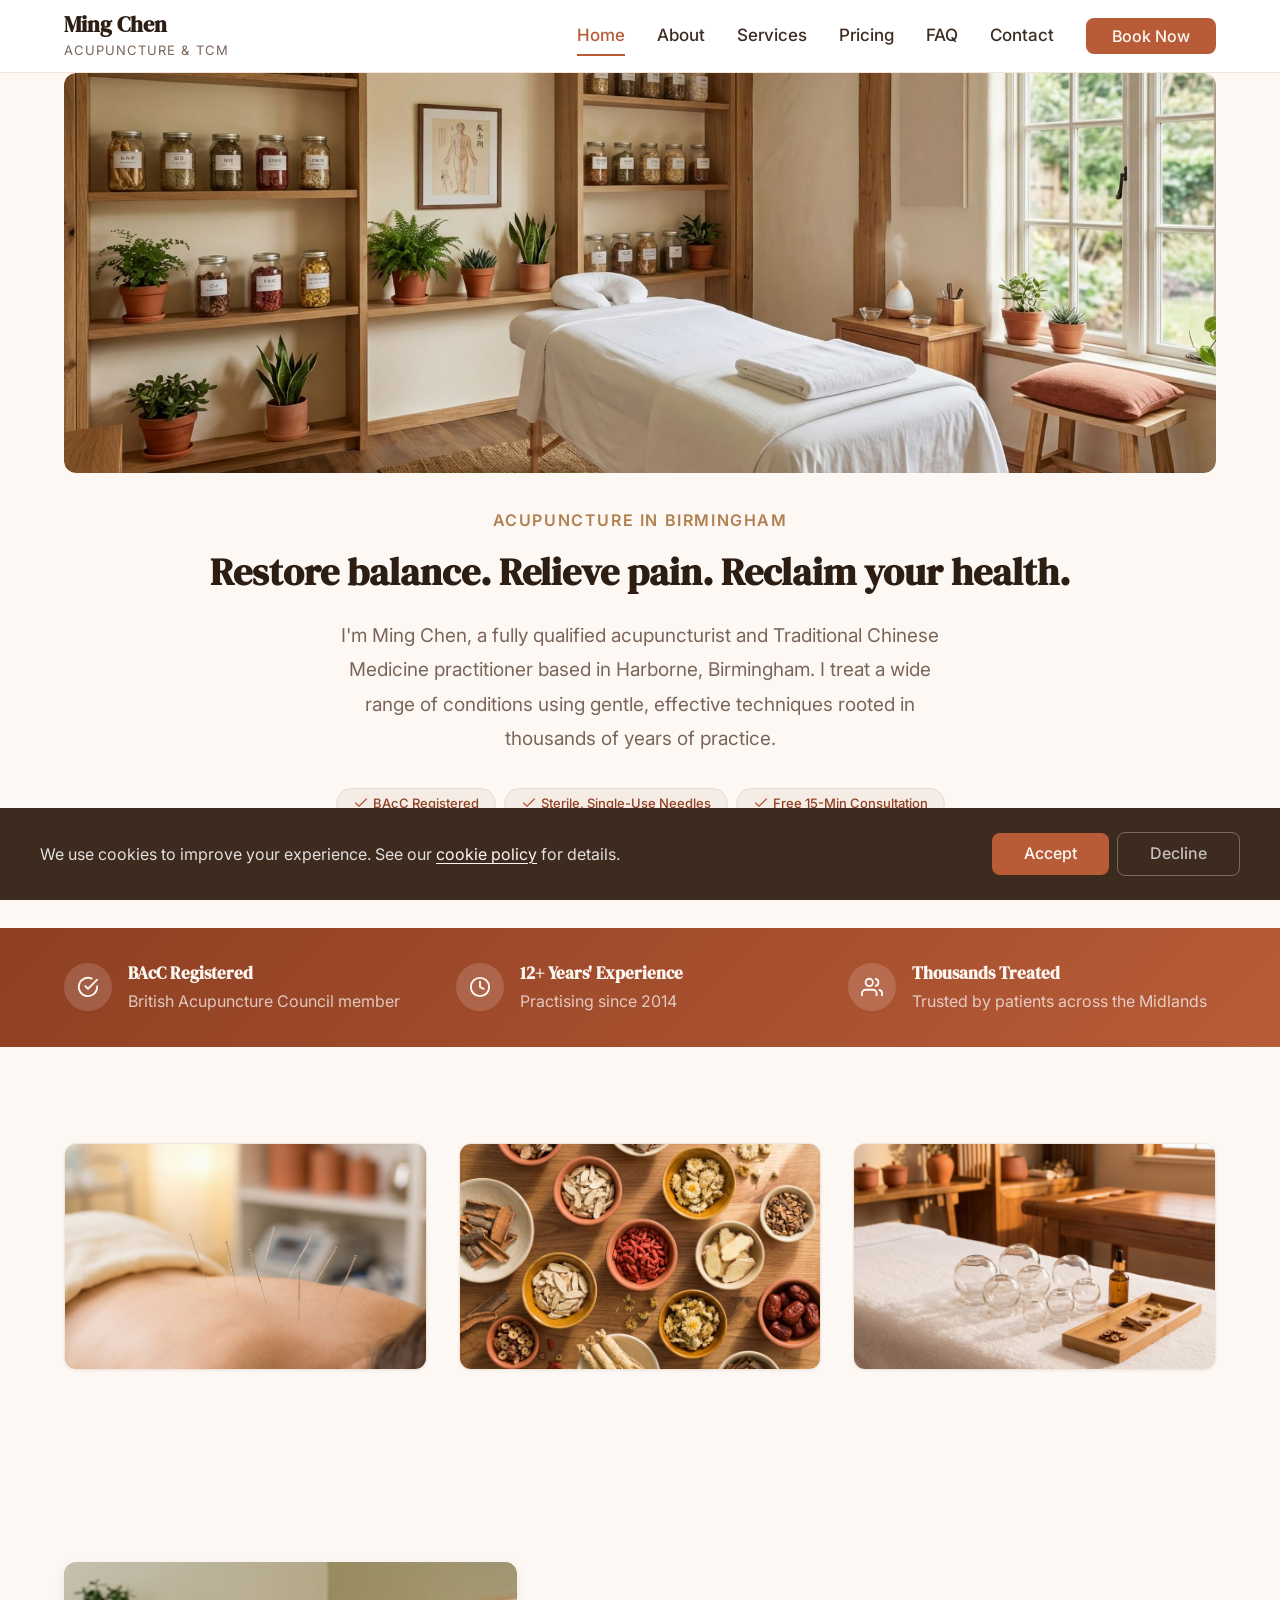
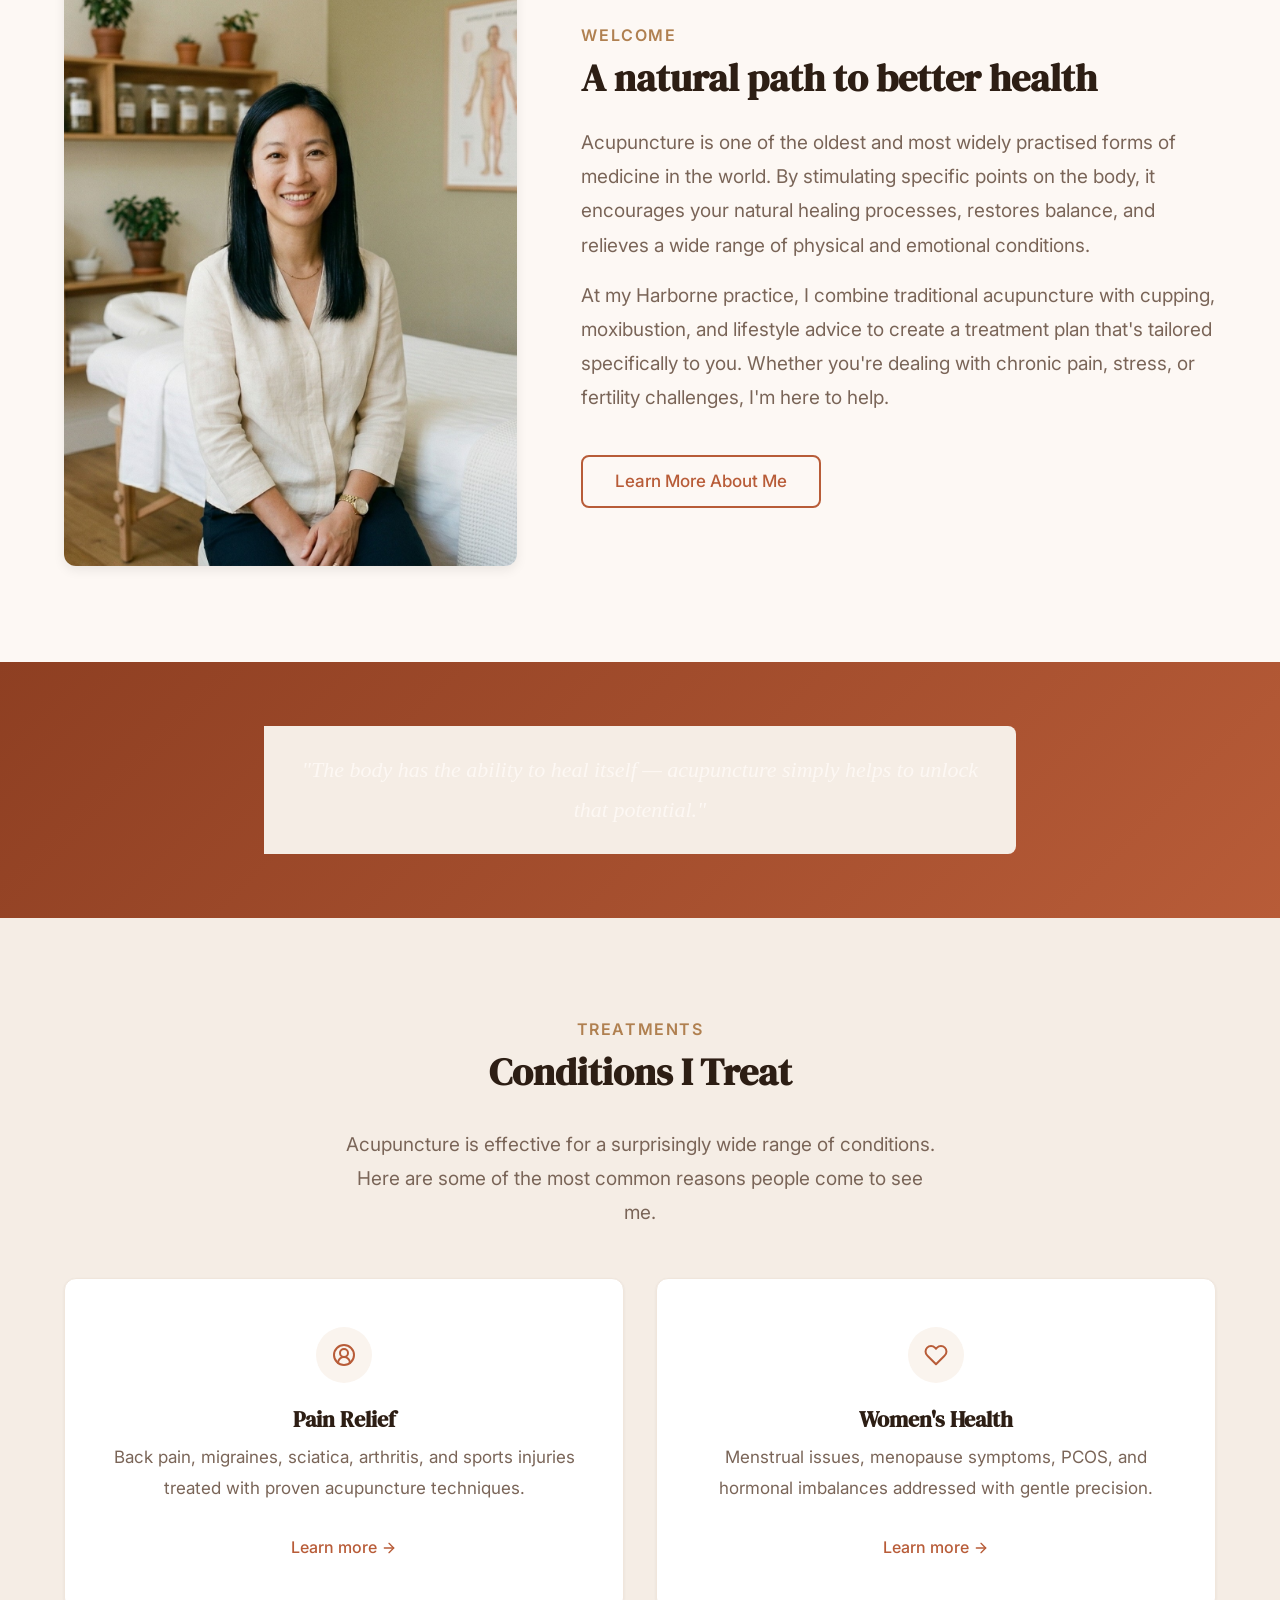
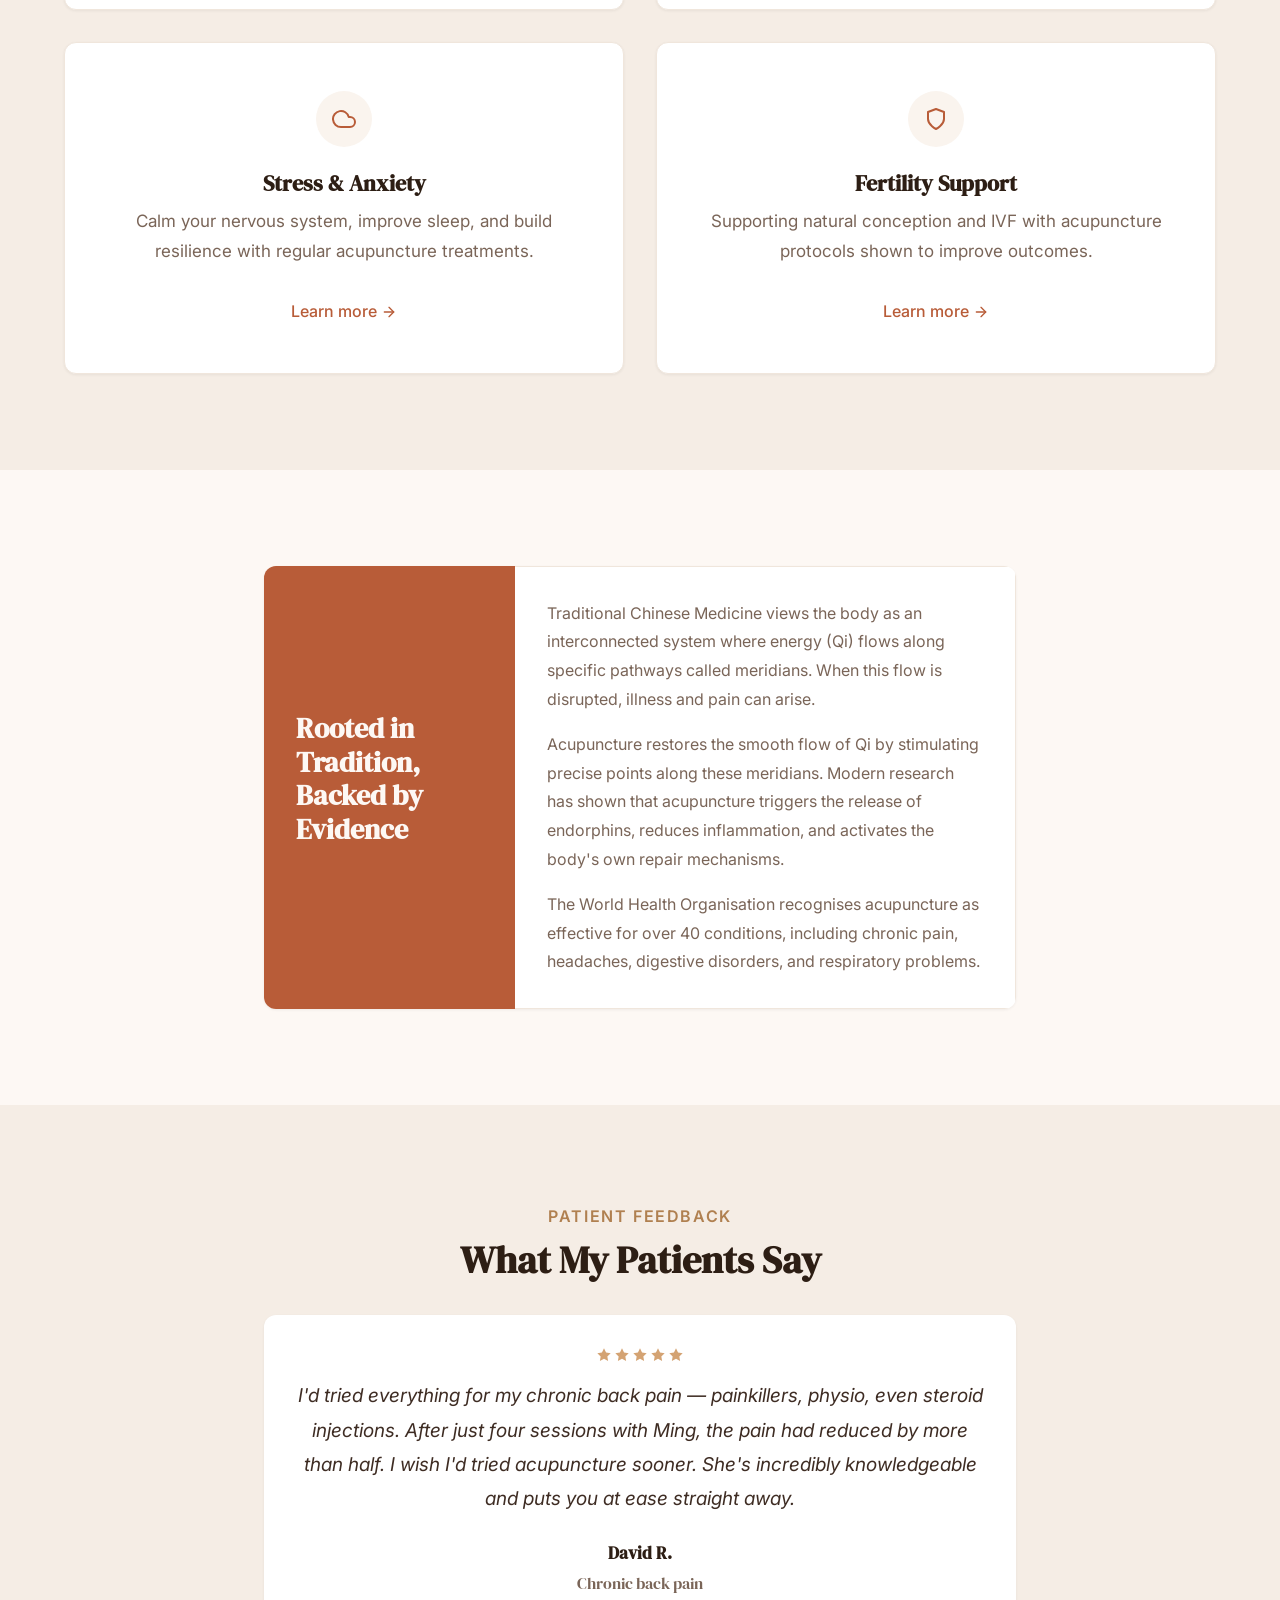
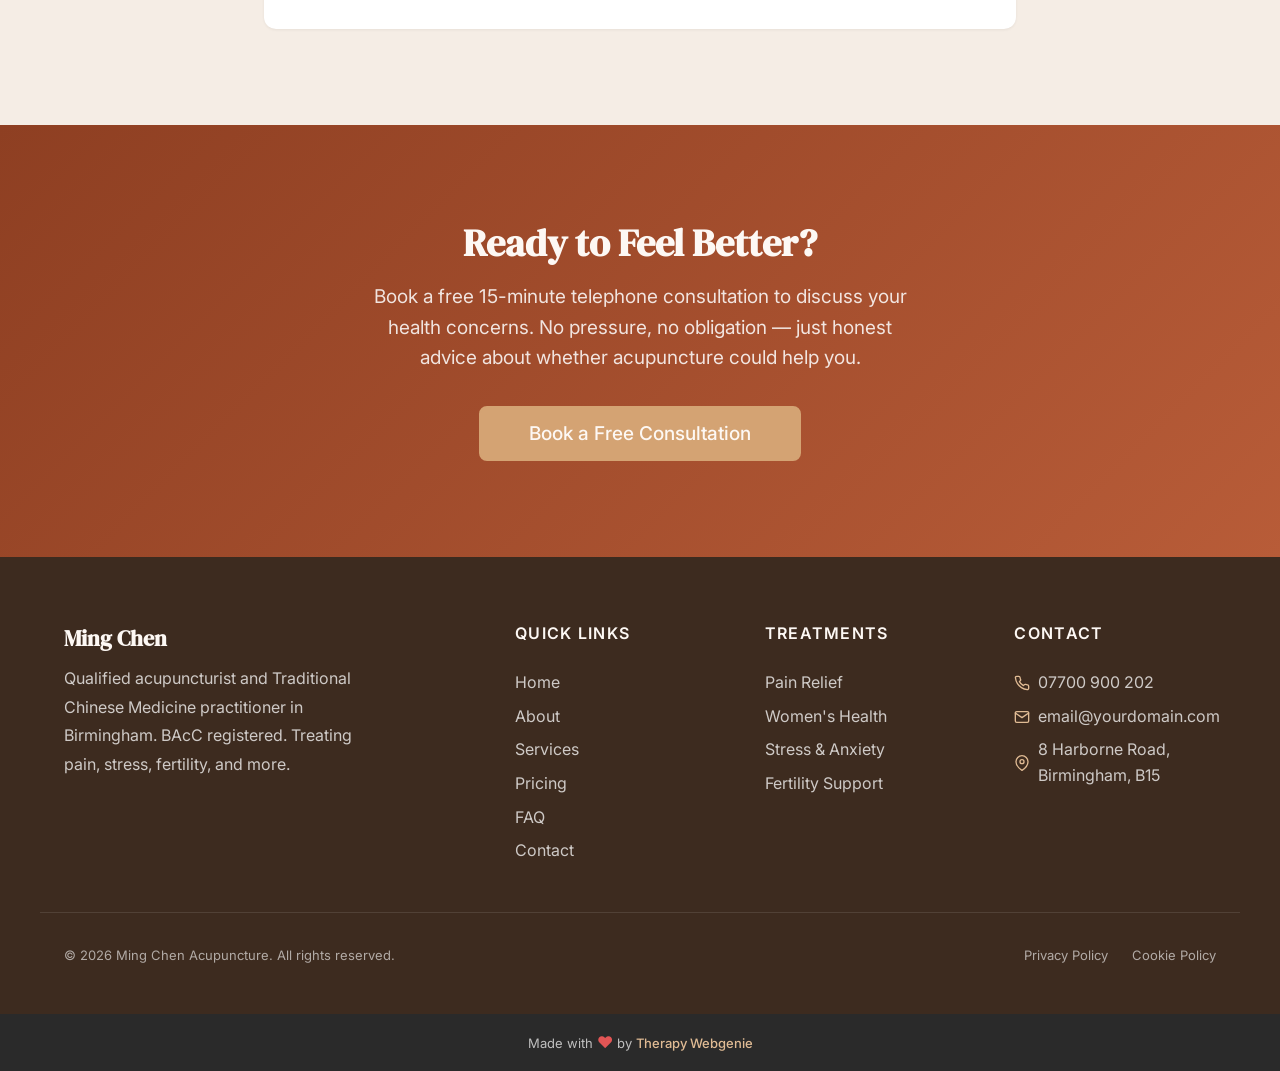
==== commit b7732787: "Update hero image to hero-bg.jpg and add new generated images Co-Authored-By: Claude Opus 4.6 (1M co" ====
--- a/index.html
+++ b/index.html
@@ -122,7 +122,7 @@
     <section class="hero hero--banner">
       <div class="container hero__inner">
         <div class="hero__image-wrap">
-          <img src="images/hero.jpg" alt="Serene acupuncture treatment room with warm lighting and natural elements" class="hero__image" width="1200" height="400">
+          <img src="images/hero-bg.jpg" alt="Serene acupuncture treatment room with warm lighting and natural elements" class="hero__image" width="1200" height="400">
         </div>
         <div class="hero__content">
           <span class="hero__label">Acupuncture in Birmingham</span>
@@ -185,6 +185,22 @@
     </section>
     <!-- /SECTION: stats -->
 
+    <!-- SECTION: image-grid -->
+    <section class="section reveal">
+      <div class="container grid grid--3">
+        <div class="image-card">
+          <img src="images/grid-1.jpg" alt="Acupuncture needles placed during a treatment session" class="image-card__image" width="800" height="600" loading="lazy">
+        </div>
+        <div class="image-card">
+          <img src="images/grid-2.jpg" alt="Traditional Chinese herbal medicine ingredients" class="image-card__image" width="800" height="600" loading="lazy">
+        </div>
+        <div class="image-card">
+          <img src="images/grid-3.jpg" alt="Cupping therapy equipment in a treatment room" class="image-card__image" width="800" height="600" loading="lazy">
+        </div>
+      </div>
+    </section>
+    <!-- /SECTION: image-grid -->
+
     <!-- SECTION: intro -->
     <section class="section reveal">
       <div class="container intro__inner">
@@ -201,6 +217,16 @@
       </div>
     </section>
     <!-- /SECTION: intro -->
+
+    <!-- SECTION: quote-band -->
+    <section class="info-band info-band--primary">
+      <div class="container text-center" style="max-width: 800px;">
+        <blockquote class="blockquote" style="color: var(--color-text-inverse);">
+          <p class="blockquote__text" style="color: var(--color-text-inverse);">"The body has the ability to heal itself — acupuncture simply helps to unlock that potential."</p>
+        </blockquote>
+      </div>
+    </section>
+    <!-- /SECTION: quote-band -->
 
     <!-- SECTION: services-overview -->
     <section class="section section--alt reveal">
@@ -359,7 +385,7 @@
   <div class="cookie-banner" role="dialog" aria-label="Cookie consent">
     <div class="cookie-banner__inner">
       <p class="cookie-banner__text">We use cookies to improve your experience. See our <a href="cookies-policy.html">cookie policy</a> for details.</p>
-      <button class="cookie-banner__accept">Accept</button>
+      <div class="cookie-banner__buttons"><button class="cookie-banner__accept">Accept</button><button class="cookie-banner__decline">Decline</button></div>
     </div>
   </div>
 
--- a/css/components.css
+++ b/css/components.css
@@ -162,7 +162,7 @@
   top: 72px;
   background-color: var(--color-surface);
   z-index: 99;
-  padding: var(--space-3xl) var(--space-lg);
+  padding: var(--space-xl) var(--space-lg);
   flex-direction: column;
   gap: var(--space-lg);
   overflow-y: auto;
@@ -172,6 +172,12 @@
   transition: transform 0.35s cubic-bezier(0.4, 0, 0.2, 1),
               opacity 0.35s ease,
               visibility 0.35s;
+}
+
+/* When opened from the compact scroll header, start below it */
+.nav__mobile--from-scroll {
+  top: 56px;
+  z-index: 201;
 }
 
 .nav__mobile--open {
@@ -464,7 +470,7 @@
 }
 
 .nav--two-tier .nav__link {
-  font-size: var(--text-sm);
+  font-size: var(--text-base);
 }
 
 /* Mobile: hamburger in top bar, not bottom */
@@ -735,6 +741,8 @@
   padding: var(--space-xs) var(--space-md);
   border-radius: var(--radius-full);
   border: 1px solid var(--color-border);
+  text-align: left;
+  white-space: nowrap;
 }
 
 .hero__ticks svg {
@@ -1400,6 +1408,58 @@
   border-color: var(--color-text-inverse);
 }
 
+/* --- Image Left: text left-aligned --- */
+.hero--image-left {
+  text-align: left;
+}
+
+.hero--image-left .hero__inner {
+  justify-items: start;
+}
+
+.hero--image-left .hero__content {
+  max-width: 600px;
+}
+
+.hero--image-left .hero__text {
+  margin-left: 0;
+  margin-right: 0;
+}
+
+.hero--image-left .hero__actions {
+  justify-content: flex-start;
+}
+
+.hero--image-left .hero__ticks {
+  justify-content: flex-start;
+}
+
+/* --- Image Right: text right-aligned --- */
+.hero--image-right {
+  text-align: right;
+}
+
+.hero--image-right .hero__inner {
+  justify-items: end;
+}
+
+.hero--image-right .hero__content {
+  max-width: 600px;
+}
+
+.hero--image-right .hero__text {
+  margin-left: auto;
+  margin-right: 0;
+}
+
+.hero--image-right .hero__actions {
+  justify-content: flex-end;
+}
+
+.hero--image-right .hero__ticks {
+  justify-content: flex-end;
+}
+
 /* Extra top padding when transparent nav overlays the hero */
 body:has(.nav--transparent) .hero--image {
   padding-top: calc(var(--space-3xl) + 140px);
@@ -1472,6 +1532,269 @@
   .hero--banner .hero__image,
   .hero--banner .hero__image-placeholder {
     height: 400px;
+  }
+}
+
+/* --- Showcase Hero: full-bleed image, frosted glass floating card --- */
+/* No overlay — image shown at full vibrancy.
+   Card tone:  .hero--showcase-dark  (dark frosted bg, light text)
+               .hero--showcase-light (light frosted bg, dark text)
+   Card align: .hero--showcase-left / -center / -right                */
+
+.hero--showcase {
+  position: relative;
+  padding: 0;
+  min-height: 500px;
+  display: flex;
+  align-items: center;
+  background-color: var(--color-bg-dark);
+  background-size: cover;
+  background-position: center;
+  background-repeat: no-repeat;
+  overflow: hidden;
+}
+
+/* No overlay — that's the whole point */
+.hero--showcase::before {
+  display: none;
+}
+
+.hero--showcase .hero__inner {
+  position: relative;
+  z-index: 2;
+  grid-template-columns: 1fr;
+  width: 100%;
+  padding: var(--space-xl);
+}
+
+.hero--showcase .hero__image-wrap {
+  display: none;
+}
+
+.hero--showcase .hero__content {
+  order: 1;
+  max-width: 600px;
+  padding: 40px;
+  border-radius: 20px;
+  backdrop-filter: blur(6px);
+  -webkit-backdrop-filter: blur(6px);
+}
+
+/* Buttons and ticks must stay in 1 row — card should stay compact */
+.hero--showcase .hero__actions {
+  flex-wrap: nowrap;
+}
+
+.hero--showcase .hero__ticks {
+  margin-bottom: 0;
+}
+
+/* --- Dark card (default) --- */
+.hero--showcase-dark .hero__content {
+  background: rgba(0, 0, 0, 0.55);
+  color: #ffffff;
+}
+
+.hero--showcase-dark .hero__heading {
+  color: #ffffff;
+}
+
+.hero--showcase-dark .hero__label {
+  color: var(--color-secondary-light);
+}
+
+.hero--showcase-dark .hero__text {
+  color: rgba(255, 255, 255, 0.9);
+}
+
+.hero--showcase-dark .hero__ticks li {
+  color: rgba(255, 255, 255, 0.9);
+  background: none;
+  border: none;
+  padding: var(--space-xs) 0;
+  border-radius: 0;
+}
+
+.hero--showcase-dark .hero__ticks svg {
+  color: var(--color-secondary-light);
+}
+
+.hero--showcase-dark .btn--primary {
+  background-color: var(--color-secondary);
+  border-color: var(--color-secondary);
+  color: var(--color-text-inverse);
+}
+
+.hero--showcase-dark .btn--primary:hover {
+  background-color: var(--color-secondary-dark);
+  border-color: var(--color-secondary-dark);
+}
+
+.hero--showcase-dark .btn--secondary {
+  color: #ffffff;
+  border-color: rgba(255, 255, 255, 0.5);
+}
+
+.hero--showcase-dark .btn--secondary:hover {
+  background-color: rgba(255, 255, 255, 0.15);
+  border-color: #ffffff;
+}
+
+/* --- Light card --- */
+.hero--showcase-light .hero__content {
+  background: rgba(255, 255, 255, 0.65);
+  color: var(--color-text);
+}
+
+.hero--showcase-light .hero__heading {
+  color: var(--color-text-heading);
+}
+
+.hero--showcase-light .hero__label {
+  color: var(--color-primary);
+}
+
+.hero--showcase-light .hero__text {
+  color: var(--color-text);
+}
+
+.hero--showcase-light .hero__ticks li {
+  color: var(--color-text);
+  background: none;
+  border: none;
+  padding: var(--space-xs) 0;
+  border-radius: 0;
+}
+
+.hero--showcase-light .hero__ticks svg {
+  color: var(--color-primary);
+}
+
+.hero--showcase-light .btn--primary {
+  background-color: var(--color-primary);
+  border-color: var(--color-primary);
+  color: var(--color-text-inverse);
+}
+
+.hero--showcase-light .btn--primary:hover {
+  background-color: var(--color-primary-dark);
+  border-color: var(--color-primary-dark);
+}
+
+.hero--showcase-light .btn--secondary {
+  color: var(--color-text);
+  border-color: var(--color-border);
+}
+
+.hero--showcase-light .btn--secondary:hover {
+  background-color: rgba(0, 0, 0, 0.06);
+  border-color: var(--color-text);
+}
+
+/* --- Card alignment --- */
+/* Default (left) — card sits left */
+.hero--showcase .hero__inner {
+  justify-items: start;
+}
+
+.hero--showcase-center .hero__inner {
+  justify-items: center;
+}
+
+.hero--showcase-center .hero__content {
+  text-align: center;
+  max-width: 720px;
+}
+
+.hero--showcase-center .hero__text {
+  margin-left: auto;
+  margin-right: auto;
+}
+
+.hero--showcase-center .hero__actions {
+  justify-content: center;
+}
+
+.hero--showcase-center .hero__ticks {
+  justify-content: center;
+}
+
+.hero--showcase-right .hero__inner {
+  justify-items: end;
+}
+
+.hero--showcase-right .hero__content {
+  text-align: right;
+}
+
+.hero--showcase-right .hero__actions {
+  justify-content: flex-end;
+}
+
+.hero--showcase-right .hero__ticks {
+  justify-content: flex-end;
+}
+
+/* Extra top padding when transparent nav overlays */
+body:has(.nav--transparent) .hero--showcase {
+  padding-top: 100px;
+}
+
+/* --- Mobile: card goes full-width at bottom --- */
+@media (max-width: 767px) {
+  .hero--showcase {
+    min-height: 400px;
+    align-items: flex-end;
+  }
+
+  .hero--showcase .hero__inner {
+    padding: var(--space-md);
+  }
+
+  .hero--showcase .hero__content {
+    max-width: 100%;
+    padding: 28px;
+  }
+
+  /* Card is full-width on mobile — buttons and ticks can wrap */
+  .hero--showcase .hero__actions,
+  .hero--showcase .hero__ticks {
+    flex-wrap: wrap;
+  }
+
+  /* Reset alignment on mobile — always left-aligned full-width */
+  .hero--showcase-center .hero__inner,
+  .hero--showcase-right .hero__inner {
+    justify-items: stretch;
+  }
+
+  .hero--showcase-center .hero__content,
+  .hero--showcase-right .hero__content {
+    text-align: left;
+  }
+
+  .hero--showcase-center .hero__actions,
+  .hero--showcase-right .hero__actions {
+    justify-content: flex-start;
+  }
+
+  .hero--showcase-center .hero__ticks,
+  .hero--showcase-right .hero__ticks {
+    justify-content: flex-start;
+  }
+}
+
+@media (min-width: 768px) {
+  .hero--showcase {
+    min-height: 650px;
+  }
+
+  .hero--showcase .hero__inner {
+    padding: var(--space-2xl) var(--space-xl);
+  }
+
+  body:has(.nav--transparent) .hero--showcase {
+    padding-top: 140px;
   }
 }
 
@@ -1540,6 +1863,20 @@
   border-color: rgba(255, 255, 255, 0.3);
 }
 
+/* Mobile menu resets — overlay has a white background, so restore dark text */
+.nav--transparent-dark .nav__mobile .nav__link {
+  color: var(--color-text);
+}
+
+.nav--transparent-dark .nav__mobile .nav__link:hover,
+.nav--transparent-dark .nav__mobile .nav__link--active {
+  color: var(--color-primary);
+}
+
+.nav--transparent-dark .nav__mobile .nav__toggle-bar {
+  background-color: var(--color-text);
+}
+
 /* Two-tier dark */
 .nav--two-tier.nav--transparent-dark {
   border-bottom: 1px solid rgba(255, 255, 255, 0.1);
@@ -1741,13 +2078,18 @@
   color: var(--color-primary);
 }
 
+/* On alt-background sections, icon needs contrast against card bg */
+.section--alt .card__icon {
+  background-color: var(--color-surface-alt);
+}
+
 .card__icon svg {
   width: 24px;
   height: 24px;
 }
 
 .card__title {
-  font-size: var(--text-h3-desktop);
+  font-size: calc(var(--text-h3-desktop) * 0.8);
   margin-bottom: var(--space-sm);
 }
 
@@ -1790,6 +2132,21 @@
   width: 56px;
   height: 56px;
   border-radius: 50%;
+}
+
+.card--service .card__link {
+  justify-content: center;
+}
+
+/* Clickable service cards (when wrapped in <a>) */
+a.card--service {
+  text-decoration: none;
+  color: inherit;
+  cursor: pointer;
+}
+
+a.card--service:hover .card__link {
+  gap: var(--space-sm);
 }
 
 /* Feature Card Variant */
@@ -1936,7 +2293,7 @@
 .form__select {
   width: 100%;
   padding: var(--space-md);
-  border: 1px solid var(--color-border);
+  border: 2px solid #ced1d5;
   border-radius: var(--radius-md);
   background-color: var(--color-surface);
   font-size: var(--text-base);
@@ -2126,9 +2483,10 @@
 
 .about-hero__image {
   width: 100%;
+  max-height: 100vh;
   aspect-ratio: auto;
   object-fit: cover;
-  border-radius: var(--radius-lg);
+  border-radius: 0;
 }
 
 .about-hero__image-placeholder {
@@ -2162,6 +2520,10 @@
     gap: 0;
   }
 
+  .about-hero__image-wrap {
+    overflow: hidden;
+  }
+
   .about-hero__image {
     width: 100%;
     height: 100%;
@@ -2170,7 +2532,7 @@
   }
 
   .about-hero__inner > div:last-child {
-    padding: var(--space-2xl) var(--space-4xl) var(--space-2xl) var(--space-4xl);
+    padding: var(--space-4xl);
   }
 }
 
@@ -2202,16 +2564,16 @@
   width: 32px;
   height: 32px;
   border-radius: var(--radius-full);
-  background-color: var(--color-primary);
-  color: var(--color-text-inverse);
+  background-color: transparent;
+  color: var(--color-primary);
   display: flex;
   align-items: center;
   justify-content: center;
 }
 
 .quals-list__icon svg {
-  width: 16px;
-  height: 16px;
+  width: 20px;
+  height: 20px;
 }
 
 .quals-list__text {
@@ -2247,22 +2609,24 @@
 
 .approach-item__number {
   flex-shrink: 0;
-  width: 40px;
-  height: 40px;
+  width: 56px;
+  height: 56px;
+  min-width: 56px;
   border-radius: var(--radius-full);
   background-color: var(--color-primary);
   color: var(--color-text-inverse);
   display: flex;
   align-items: center;
   justify-content: center;
-  font-family: var(--font-heading);
-  font-weight: var(--font-weight-bold);
-  font-size: var(--text-md);
+  font-family: var(--font-body);
+  font-weight: 600;
+  font-size: 1.25rem;
+  line-height: 1;
 }
 
 .approach-item h3 {
-  font-size: var(--text-base);
-  margin-bottom: var(--space-xs);
+  font-size: calc(var(--text-h3-desktop) * 0.8);
+  margin-bottom: var(--space-sm);
 }
 
 .approach-item p {
@@ -2280,16 +2644,36 @@
 /* =============================================
    SERVICES PAGE
    ============================================= */
+/* Service section wrapper — use around each service block */
+.service-section {
+  padding: 96px 0;
+  border-bottom: 2px solid var(--color-border);
+}
+
+.service-section:last-of-type {
+  border-bottom: none;
+}
+
 .service-detail {
   display: grid;
   grid-template-columns: 1fr;
-  gap: var(--space-2xl);
-  padding: var(--space-2xl) 0;
-  border-bottom: 1px solid var(--color-border-light);
-}
-
-.service-detail:last-child {
-  border-bottom: none;
+  gap: var(--space-md);
+}
+
+/* Inline icon + title header */
+.service-detail__header {
+  display: flex;
+  align-items: center;
+  gap: var(--space-md);
+  margin-bottom: var(--space-md);
+}
+
+.service-detail__header .service-detail__icon {
+  margin-bottom: 0;
+}
+
+.service-detail__header h2 {
+  margin: 0;
 }
 
 .service-detail__icon {
@@ -2317,6 +2701,11 @@
 .service-detail p {
   color: var(--color-text-light);
   line-height: var(--line-height-relaxed);
+  margin-bottom: var(--space-sm);
+}
+
+.service-detail p:last-of-type {
+  margin-bottom: var(--space-md);
 }
 
 .service-detail ul {
@@ -2343,6 +2732,117 @@
   height: 8px;
   border-radius: var(--radius-full);
   background-color: var(--color-primary-light);
+}
+
+/* Inline SVG checklist variant — hides default dots */
+.service-detail ul.checklist li {
+  display: flex;
+  align-items: baseline;
+  gap: var(--space-sm);
+  padding-left: 0;
+  font-size: var(--text-base);
+  color: var(--color-text);
+}
+
+.service-detail ul.checklist li::before {
+  display: none;
+}
+
+.service-detail ul.checklist li svg {
+  width: 18px;
+  height: 18px;
+  min-width: 18px;
+  color: var(--color-primary);
+  position: relative;
+  top: 2px;
+}
+
+/* =============================================
+   SERVICES: SIDEBAR LAYOUT
+   Two-column layout with sticky sidebar nav.
+   Sidebar auto-generated by JS from page sections.
+   Hidden on mobile, visible on desktop (1024px+).
+   ============================================= */
+.services-layout {
+  display: grid;
+  grid-template-columns: 1fr;
+  gap: 0;
+}
+
+.services-sidebar {
+  display: none;
+}
+
+@media (min-width: 1024px) {
+  .services-layout {
+    grid-template-columns: 1fr 260px;
+    gap: var(--space-2xl);
+    align-items: start;
+  }
+
+  .services-sidebar {
+    display: block;
+    position: sticky;
+    top: 100px;
+    align-self: start;
+    margin-top: 96px;
+    padding: var(--space-md);
+    background: var(--color-surface);
+    border-radius: var(--radius-lg);
+    border: 1px solid var(--color-border-light);
+    box-shadow: var(--shadow-sm);
+  }
+}
+
+.services-sidebar__heading {
+  font-family: var(--font-heading);
+  font-size: var(--text-sm);
+  font-weight: var(--font-weight-semibold);
+  text-transform: uppercase;
+  letter-spacing: 0.05em;
+  color: var(--color-text-light);
+  margin-bottom: var(--space-md);
+}
+
+.services-sidebar__nav {
+  display: flex;
+  flex-direction: column;
+  gap: var(--space-lg);
+  margin-bottom: var(--space-xl);
+}
+
+.services-sidebar__link {
+  display: block;
+  padding: var(--space-sm) var(--space-md);
+  font-size: var(--text-sm);
+  color: var(--color-text-light);
+  text-decoration: none;
+  border-left: 3px solid transparent;
+  border-radius: 0 var(--radius-sm) var(--radius-sm) 0;
+  transition: all var(--transition-fast);
+}
+
+.services-sidebar__link:hover {
+  color: var(--color-primary);
+  background-color: var(--color-surface-alt);
+}
+
+.services-sidebar__link--active {
+  color: var(--color-primary);
+  font-weight: var(--font-weight-medium);
+  border-left-color: var(--color-primary);
+  background-color: var(--color-surface-alt);
+}
+
+.services-sidebar__btn {
+  display: flex;
+  width: 100%;
+  justify-content: center;
+  margin-top: var(--space-sm);
+}
+
+.services-sidebar__btn:first-of-type {
+  margin-top: var(--space-lg);
 }
 
 /* Pricing */
@@ -2381,7 +2881,7 @@
 }
 
 .pricing-card h3 {
-  font-size: var(--text-h3-desktop);
+  font-size: calc(var(--text-h3-desktop) * 0.8);
   margin-bottom: var(--space-sm);
 }
 
@@ -2432,14 +2932,14 @@
 
 .faq-item__question {
   font-family: var(--font-heading);
-  font-size: var(--text-md);
+  font-size: calc(var(--text-h3-desktop) * 0.8);
   font-weight: var(--font-weight-semibold);
   color: var(--color-text-heading);
   margin-bottom: var(--space-sm);
 }
 
 .faq-item__answer {
-  font-size: var(--text-sm);
+  font-size: var(--text-base);
   color: var(--color-text-light);
   line-height: var(--line-height-relaxed);
 }
@@ -2509,7 +3009,7 @@
    PAGE HEADER (inner pages)
    ============================================= */
 .page-header {
-  padding: var(--space-2xl) 0;
+  padding: 96px 0;
   background-color: var(--color-bg-alt);
   text-align: center;
 }
@@ -2543,6 +3043,10 @@
 
 .page-header--dark p {
   color: rgba(255, 255, 255, 0.85);
+}
+
+.page-header--dark .section-label {
+  color: var(--color-secondary-light);
 }
 
 .page-header--dark .breadcrumb__link {
@@ -2892,6 +3396,53 @@
 
 .text-block .btn {
   margin-top: var(--space-lg);
+}
+
+/* =============================================
+   CONTENT: STORY SPLIT
+   Centered heading above, then h3 lead on the left
+   with body paragraphs on the right.
+   ============================================= */
+.story-split {
+  max-width: var(--container-wide);
+  margin: 0 auto;
+}
+
+.story-split .text-center {
+  margin-bottom: var(--space-2xl);
+}
+
+.story-split__body {
+  display: grid;
+  grid-template-columns: 1fr;
+  gap: var(--space-xl);
+  align-items: start;
+}
+
+.story-split__lead {
+  line-height: var(--line-height-tight);
+  color: var(--color-text-heading);
+}
+
+.story-split__lead h3 {
+  font-weight: 400;
+  line-height: 1.3em;
+}
+
+.story-split__content p {
+  color: var(--color-text-light);
+  line-height: var(--line-height-relaxed);
+}
+
+.story-split__content p + p {
+  margin-top: var(--space-md);
+}
+
+@media (min-width: 768px) {
+  .story-split__body {
+    grid-template-columns: 1fr 1.5fr;
+    gap: var(--space-2xl);
+  }
 }
 
 /* =============================================
@@ -3155,6 +3706,7 @@
 .icon-box--left {
   text-align: left;
   display: flex;
+  align-items: center;
   gap: var(--space-lg);
 }
 
@@ -3328,8 +3880,8 @@
   border-radius: var(--radius-full);
   background-color: var(--color-primary);
   color: var(--color-text-inverse);
-  font-family: var(--font-heading);
-  font-weight: var(--font-weight-bold);
+  font-family: var(--font-body);
+  font-weight: 600;
   font-size: var(--text-xl);
   margin: 0 auto var(--space-lg);
 }
@@ -3345,7 +3897,7 @@
 }
 
 .step__title {
-  font-size: var(--text-h3-desktop);
+  font-size: calc(var(--text-h3-desktop) * 0.8);
   margin-bottom: var(--space-sm);
 }
 
@@ -3443,7 +3995,7 @@
 }
 
 .image-card__title {
-  font-size: var(--text-h3-desktop);
+  font-size: calc(var(--text-h3-desktop) * 0.8);
   margin-bottom: var(--space-sm);
 }
 
@@ -3521,7 +4073,7 @@
 }
 
 .overlay-card__title {
-  font-size: var(--text-h3-desktop);
+  font-size: calc(var(--text-h3-desktop) * 0.8);
   color: var(--color-text-inverse);
   font-weight: var(--font-weight-bold);
 }
@@ -4172,7 +4724,7 @@
 }
 
 .comparison__card h3 {
-  font-size: var(--text-md);
+  font-size: var(--text-xl);
   margin-bottom: var(--space-lg);
 }
 
@@ -4482,7 +5034,7 @@
   padding: var(--space-lg) 0;
   text-align: left;
   font-family: var(--font-heading);
-  font-size: var(--text-md);
+  font-size: calc(var(--text-h3-desktop) * 0.8);
   font-weight: var(--font-weight-semibold);
   color: var(--color-text-heading);
   cursor: pointer;
@@ -4500,11 +5052,15 @@
   width: 24px;
   height: 24px;
   color: var(--color-primary);
-  transition: transform var(--transition-base);
-}
-
-.accordion__item--open .accordion__icon {
-  transform: rotate(45deg);
+}
+
+.accordion__icon-vertical {
+  transition: transform var(--transition-base), opacity var(--transition-base);
+}
+
+.accordion__item--open .accordion__icon-vertical {
+  transform: scaleY(0);
+  opacity: 0;
 }
 
 .accordion__content {
@@ -4517,7 +5073,7 @@
 }
 
 .accordion__content p {
-  font-size: var(--text-sm);
+  font-size: var(--text-base);
   color: var(--color-text-light);
   line-height: var(--line-height-relaxed);
 }
@@ -4642,12 +5198,13 @@
    ============================================= */
 .comparison-table {
   width: 100%;
-  border-collapse: collapse;
+  border-collapse: separate;
+  border-spacing: 0;
   background-color: var(--color-surface);
   border-radius: var(--radius-lg);
   overflow: hidden;
   box-shadow: var(--shadow-sm);
-  border: 1px solid var(--color-border-light);
+  border: 2px solid #ccc;
 }
 
 .comparison-table thead th {
@@ -4658,7 +5215,12 @@
   font-weight: var(--font-weight-bold);
   color: var(--color-text-heading);
   text-align: center;
-  border-bottom: 2px solid var(--color-border);
+  border-bottom: 2px solid #ccc;
+  border-right: 1px solid var(--color-border-light);
+}
+
+.comparison-table thead th:last-child {
+  border-right: none;
 }
 
 .comparison-table thead th:first-child {
@@ -4670,7 +5232,12 @@
   font-size: var(--text-sm);
   color: var(--color-text);
   border-bottom: 1px solid var(--color-border-light);
+  border-right: 1px solid var(--color-border-light);
   text-align: center;
+}
+
+.comparison-table tbody td:last-child {
+  border-right: none;
 }
 
 .comparison-table tbody td:first-child {
@@ -5163,6 +5730,64 @@
   background: rgba(255, 255, 255, 0.25);
 }
 
+/* =============================================
+   VIDEO EMBED
+   Responsive 16:9 wrapper for iframe videos.
+   ============================================= */
+.video-embed {
+  position: relative;
+  padding-bottom: 56.25%;
+  height: 0;
+  overflow: hidden;
+  border-radius: var(--radius-lg);
+  box-shadow: var(--shadow-md);
+}
+
+.video-embed iframe {
+  position: absolute;
+  top: 0;
+  left: 0;
+  width: 100%;
+  height: 100%;
+  border: 0;
+  border-radius: var(--radius-lg);
+}
+
+/* =============================================
+   VIDEO SPLIT
+   Optional centered header across both columns,
+   then text left + video right. Stacks on mobile.
+   ============================================= */
+.video-split {
+  display: grid;
+  grid-template-columns: 1fr;
+  gap: var(--space-2xl);
+  align-items: center;
+}
+
+.video-split__header {
+  text-align: center;
+}
+
+.video-split__header h2 {
+  margin-bottom: var(--space-sm);
+}
+
+.video-split__content p {
+  color: var(--color-text-light);
+  line-height: var(--line-height-relaxed);
+}
+
+@media (min-width: 768px) {
+  .video-split {
+    grid-template-columns: 1fr 1fr;
+  }
+
+  .video-split__header {
+    grid-column: 1 / -1;
+  }
+}
+
 /* --- Back to Top --- */
 .back-to-top {
   position: fixed;
@@ -5433,6 +6058,7 @@
   font-size: var(--text-sm);
   line-height: var(--line-height-relaxed);
   color: rgba(255, 255, 255, 0.85);
+  margin-bottom: 0;
 }
 
 .cookie-banner__text a {
@@ -5458,6 +6084,30 @@
   background: var(--color-primary-dark);
 }
 
+.cookie-banner__decline {
+  background: transparent;
+  color: rgba(255, 255, 255, 0.7);
+  padding: var(--space-sm) var(--space-xl);
+  border-radius: var(--radius-md);
+  font-size: var(--text-sm);
+  font-weight: var(--font-weight-medium);
+  cursor: pointer;
+  border: 1px solid rgba(255, 255, 255, 0.3);
+  white-space: nowrap;
+  transition: color var(--transition-fast), border-color var(--transition-fast);
+}
+
+.cookie-banner__decline:hover {
+  color: var(--color-text-inverse);
+  border-color: rgba(255, 255, 255, 0.6);
+}
+
+.cookie-banner__buttons {
+  display: flex;
+  gap: var(--space-sm);
+  align-items: center;
+}
+
 @media (min-width: 768px) {
   .cookie-banner__inner {
     flex-direction: row;
@@ -5695,7 +6345,7 @@
 
 .blog-card__title {
   font-family: var(--font-heading);
-  font-size: var(--text-h3-desktop);
+  font-size: calc(var(--text-h3-desktop) * 0.8);
   font-weight: var(--font-weight-bold);
   color: var(--color-text-heading);
   line-height: var(--line-height-tight);
--- a/css/theme.css
+++ b/css/theme.css
@@ -41,204 +41,14 @@
   --font-body: 'Inter', -apple-system, BlinkMacSystemFont, 'Segoe UI', Roboto, sans-serif;
 }
 
-/* --- Site Overrides --- */
+/* --- Contact page heading size cap --- */
+.contact-info h2,
+.contact-form-wrap .card h2 {
+  font-size: var(--text-xl);
+}
 
-/* 1. Center "Learn more" links in service cards */
-.card--service .card__link {
+/* --- Testimonial star centering --- */
+.text-center .testimonial__stars,
+.testimonial--standalone .testimonial__stars {
   justify-content: center;
 }
-
-/* 2. Constrain about-hero image to viewport height */
-.about-hero__image {
-  max-height: 100vh;
-}
-
-/* 3. Approach step headings + spacing */
-.approach-item h3 {
-  font-size: var(--text-lg);
-  margin-bottom: var(--space-sm);
-}
-
-/* 4. Approach step numbers — larger, visually centered */
-.approach-item__number {
-  width: 56px;
-  height: 56px;
-  min-width: 56px;
-  font-size: 1.25rem;
-  line-height: 1;
-  display: flex;
-  align-items: center;
-  justify-content: center;
-  font-family: var(--font-body);
-  font-weight: 600;
-}
-
-/* 5. Visible icon backgrounds on all cards */
-.card__icon {
-  background-color: var(--color-surface);
-}
-
-.section--alt .card__icon {
-  background-color: var(--color-surface);
-  color: var(--color-primary);
-}
-
-/* 6. Larger FAQ question titles */
-.faq-item__question {
-  font-size: var(--text-lg);
-}
-
-/* 7. Clickable service cards (homepage + services page) */
-a.card--service {
-  text-decoration: none;
-  color: inherit;
-  cursor: pointer;
-}
-
-a.card--service:hover .card__link {
-  gap: var(--space-sm);
-}
-
-/* 8. Services page — two-column layout with sticky sidebar */
-.services-layout {
-  display: grid;
-  grid-template-columns: 1fr;
-  gap: 0;
-}
-
-.services-sidebar {
-  display: none;
-}
-
-@media (min-width: 1024px) {
-  .services-layout {
-    grid-template-columns: 1fr 260px;
-    gap: var(--space-2xl);
-    align-items: start;
-  }
-
-  .services-sidebar {
-    display: block;
-    position: sticky;
-    top: 100px;
-    align-self: start;
-    margin-top: var(--space-2xl);
-    padding: var(--space-xl);
-    background: var(--color-surface);
-    border-radius: var(--radius-lg);
-    border: 1px solid var(--color-border-light);
-    box-shadow: var(--shadow-sm);
-  }
-}
-
-.services-sidebar__heading {
-  font-family: var(--font-heading);
-  font-size: var(--text-sm);
-  font-weight: var(--font-weight-semibold);
-  text-transform: uppercase;
-  letter-spacing: 0.05em;
-  color: var(--color-text-light);
-  margin-bottom: var(--space-md);
-}
-
-.services-sidebar__nav {
-  display: flex;
-  flex-direction: column;
-  margin-bottom: var(--space-xl);
-}
-
-.services-sidebar__link {
-  display: block;
-  padding: var(--space-sm) var(--space-md);
-  font-size: var(--text-sm);
-  color: var(--color-text-light);
-  text-decoration: none;
-  border-left: 3px solid transparent;
-  border-radius: 0 var(--radius-sm) var(--radius-sm) 0;
-  transition: all var(--transition-fast);
-}
-
-.services-sidebar__link:hover {
-  color: var(--color-primary);
-  background-color: var(--color-surface-alt);
-}
-
-.services-sidebar__link--active {
-  color: var(--color-primary);
-  font-weight: var(--font-weight-medium);
-  border-left-color: var(--color-primary);
-  background-color: var(--color-surface-alt);
-}
-
-/* 9. Service sections — clean layout with dividers */
-.service-section {
-  padding: var(--space-xl) 0;
-  border-bottom: 1px solid var(--color-border-light);
-}
-
-.service-section:last-of-type {
-  border-bottom: none;
-}
-
-.service-detail {
-  gap: var(--space-md);
-  padding: 0;
-  border-bottom: none;
-}
-
-.service-detail__header {
-  display: flex;
-  align-items: center;
-  gap: var(--space-md);
-  margin-bottom: var(--space-md);
-}
-
-.service-detail__header .service-detail__icon {
-  margin-bottom: 0;
-}
-
-.service-detail__header h2 {
-  margin: 0;
-}
-
-.service-detail p {
-  margin-bottom: var(--space-sm);
-}
-
-.service-detail p:last-of-type {
-  margin-bottom: var(--space-md);
-}
-
-.services-sidebar__btn {
-  display: block;
-  width: 100%;
-  text-align: center;
-  margin-top: var(--space-sm);
-}
-
-.services-sidebar__btn:first-of-type {
-  margin-top: var(--space-lg);
-}
-
-/* 10. Fix checklist inside service-detail — inline SVG checkmarks */
-.service-detail ul.checklist li {
-  display: flex;
-  align-items: baseline;
-  gap: var(--space-sm);
-  padding-left: 0;
-  font-size: var(--text-base);
-  color: var(--color-text);
-}
-
-.service-detail ul.checklist li::before {
-  display: none;
-}
-
-.service-detail ul.checklist li svg {
-  width: 18px;
-  height: 18px;
-  min-width: 18px;
-  color: var(--color-primary);
-  position: relative;
-  top: 2px;
-}
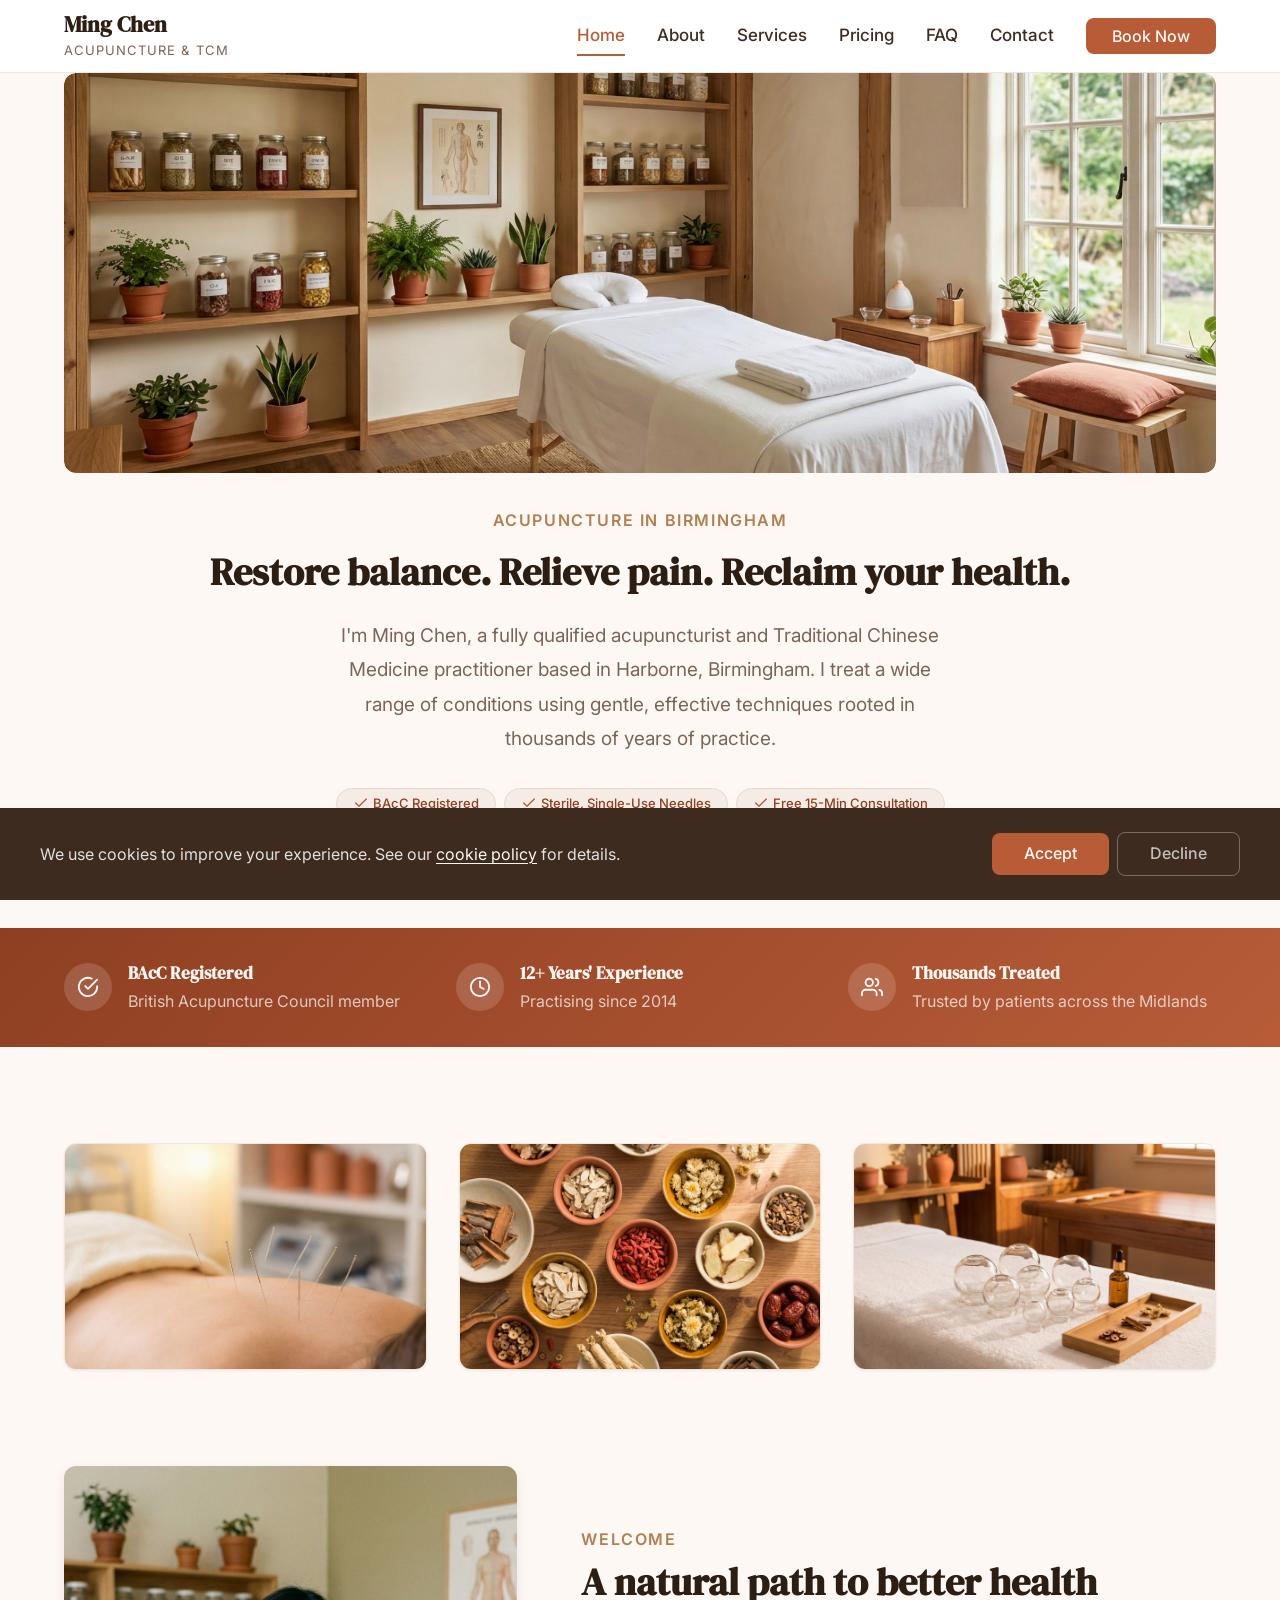
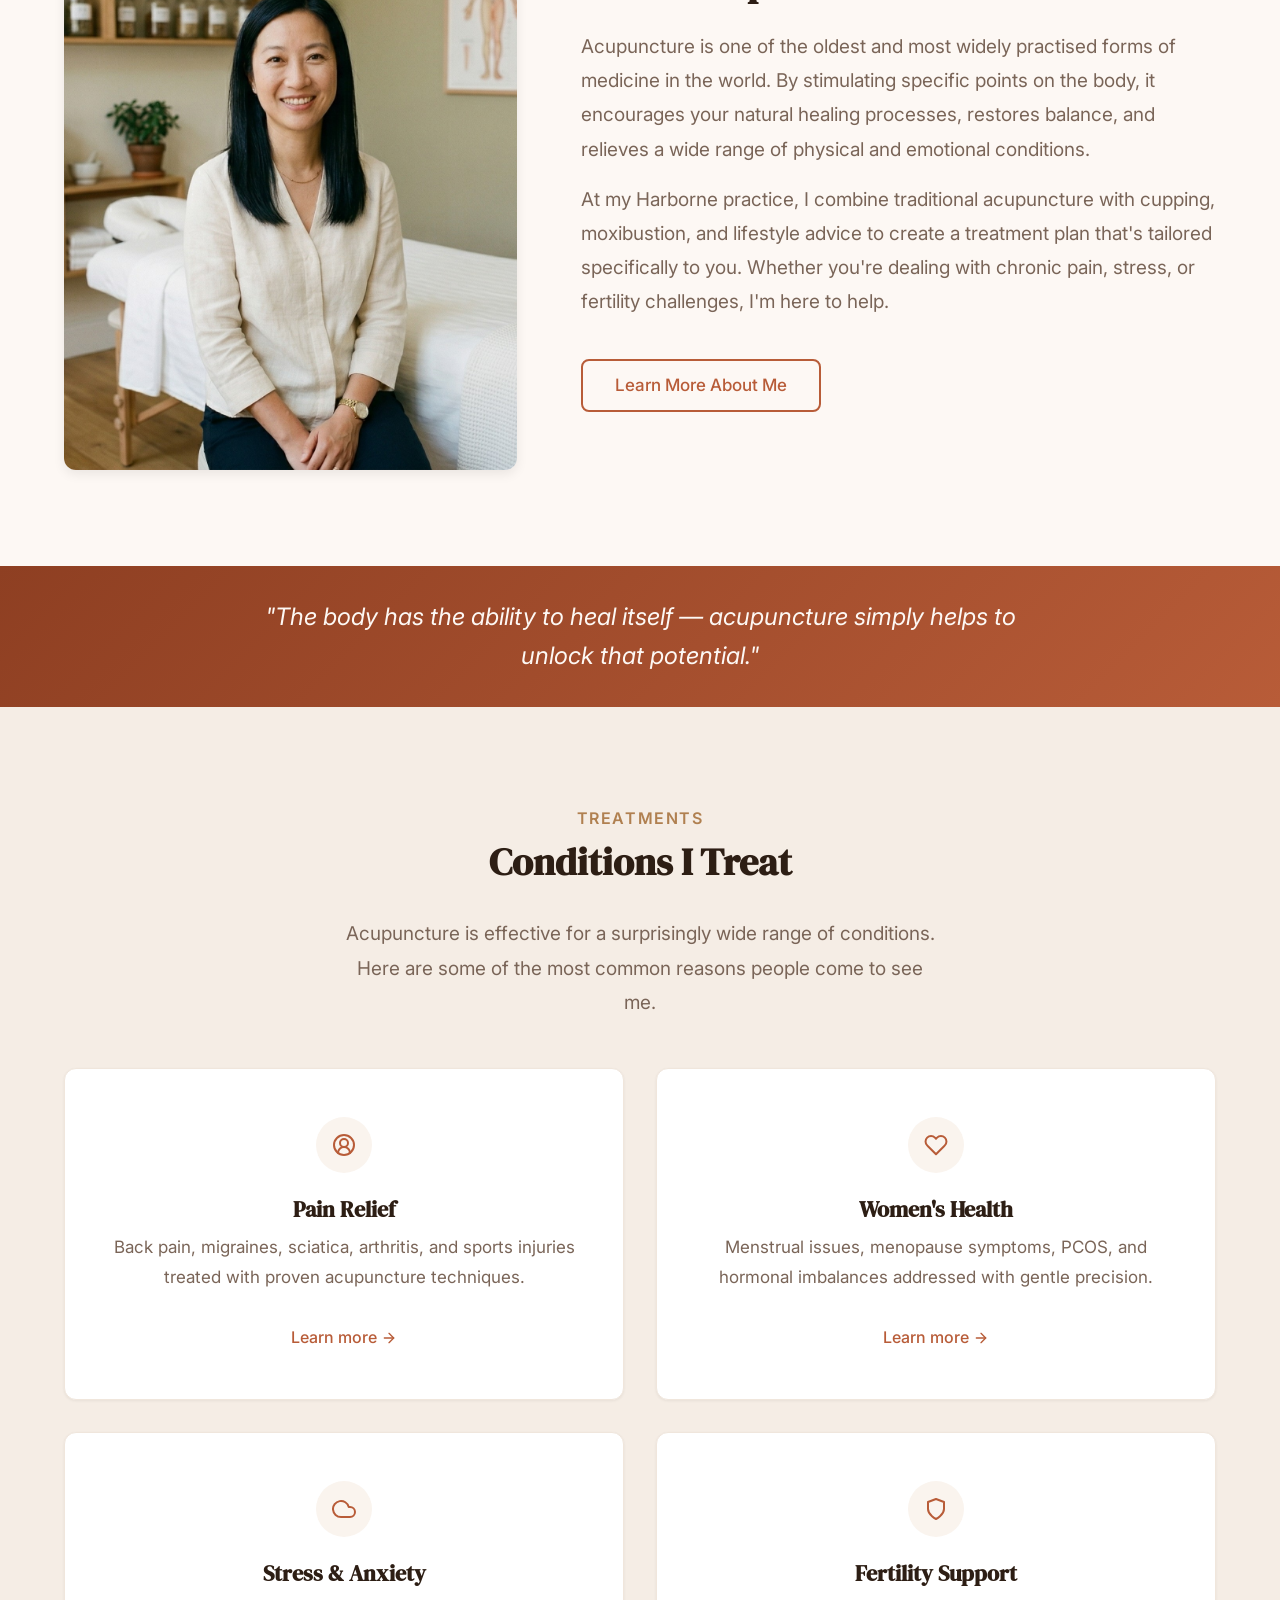
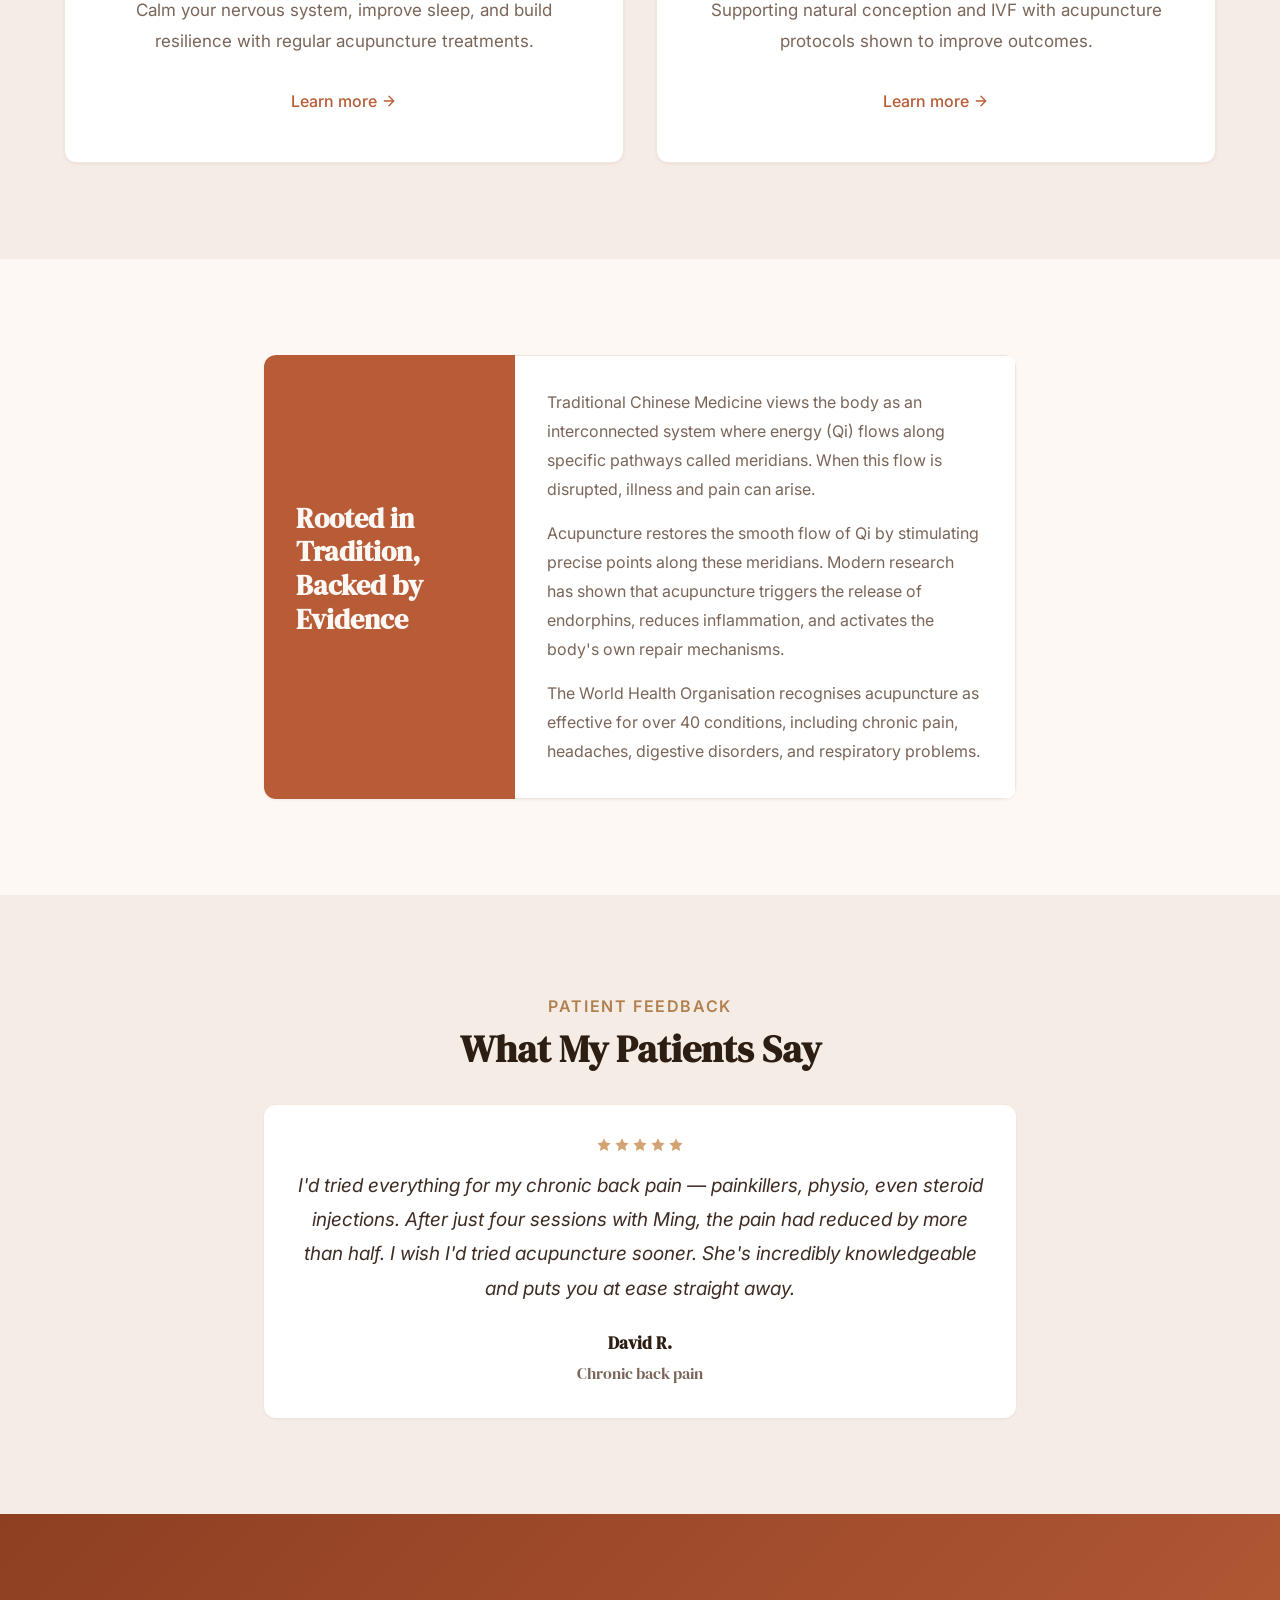
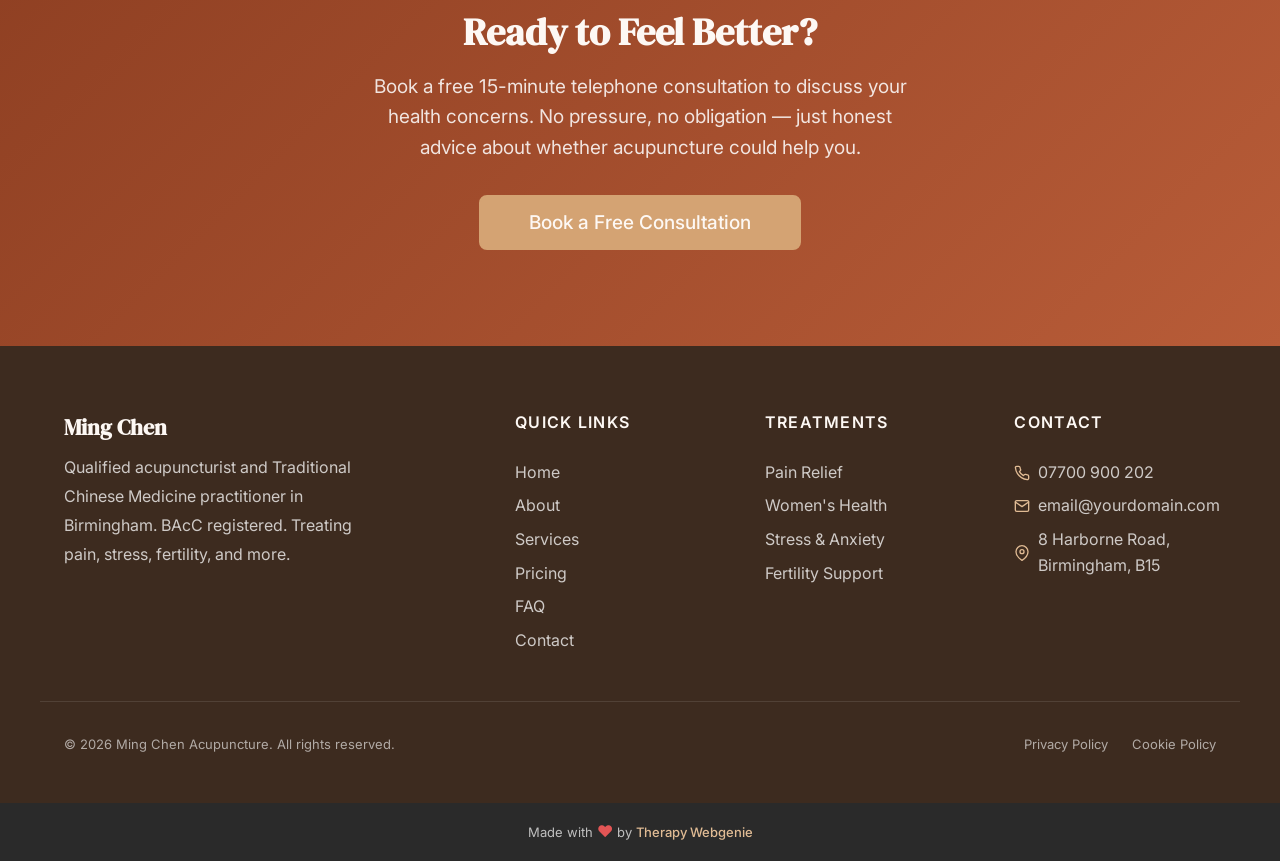
==== commit 8bb3eb24: "Fix image grid gap and quote band readability Remove bottom padding from image grid section to close" ====
--- a/index.html
+++ b/index.html
@@ -186,7 +186,7 @@
     <!-- /SECTION: stats -->
 
     <!-- SECTION: image-grid -->
-    <section class="section reveal">
+    <section class="section reveal" style="padding-bottom: 0;">
       <div class="container grid grid--3">
         <div class="image-card">
           <img src="images/grid-1.jpg" alt="Acupuncture needles placed during a treatment session" class="image-card__image" width="800" height="600" loading="lazy">
@@ -221,9 +221,7 @@
     <!-- SECTION: quote-band -->
     <section class="info-band info-band--primary">
       <div class="container text-center" style="max-width: 800px;">
-        <blockquote class="blockquote" style="color: var(--color-text-inverse);">
-          <p class="blockquote__text" style="color: var(--color-text-inverse);">"The body has the ability to heal itself — acupuncture simply helps to unlock that potential."</p>
-        </blockquote>
+        <p style="font-size: 1.5rem; font-style: italic; color: var(--color-text-inverse); line-height: 1.6;">"The body has the ability to heal itself — acupuncture simply helps to unlock that potential."</p>
       </div>
     </section>
     <!-- /SECTION: quote-band -->
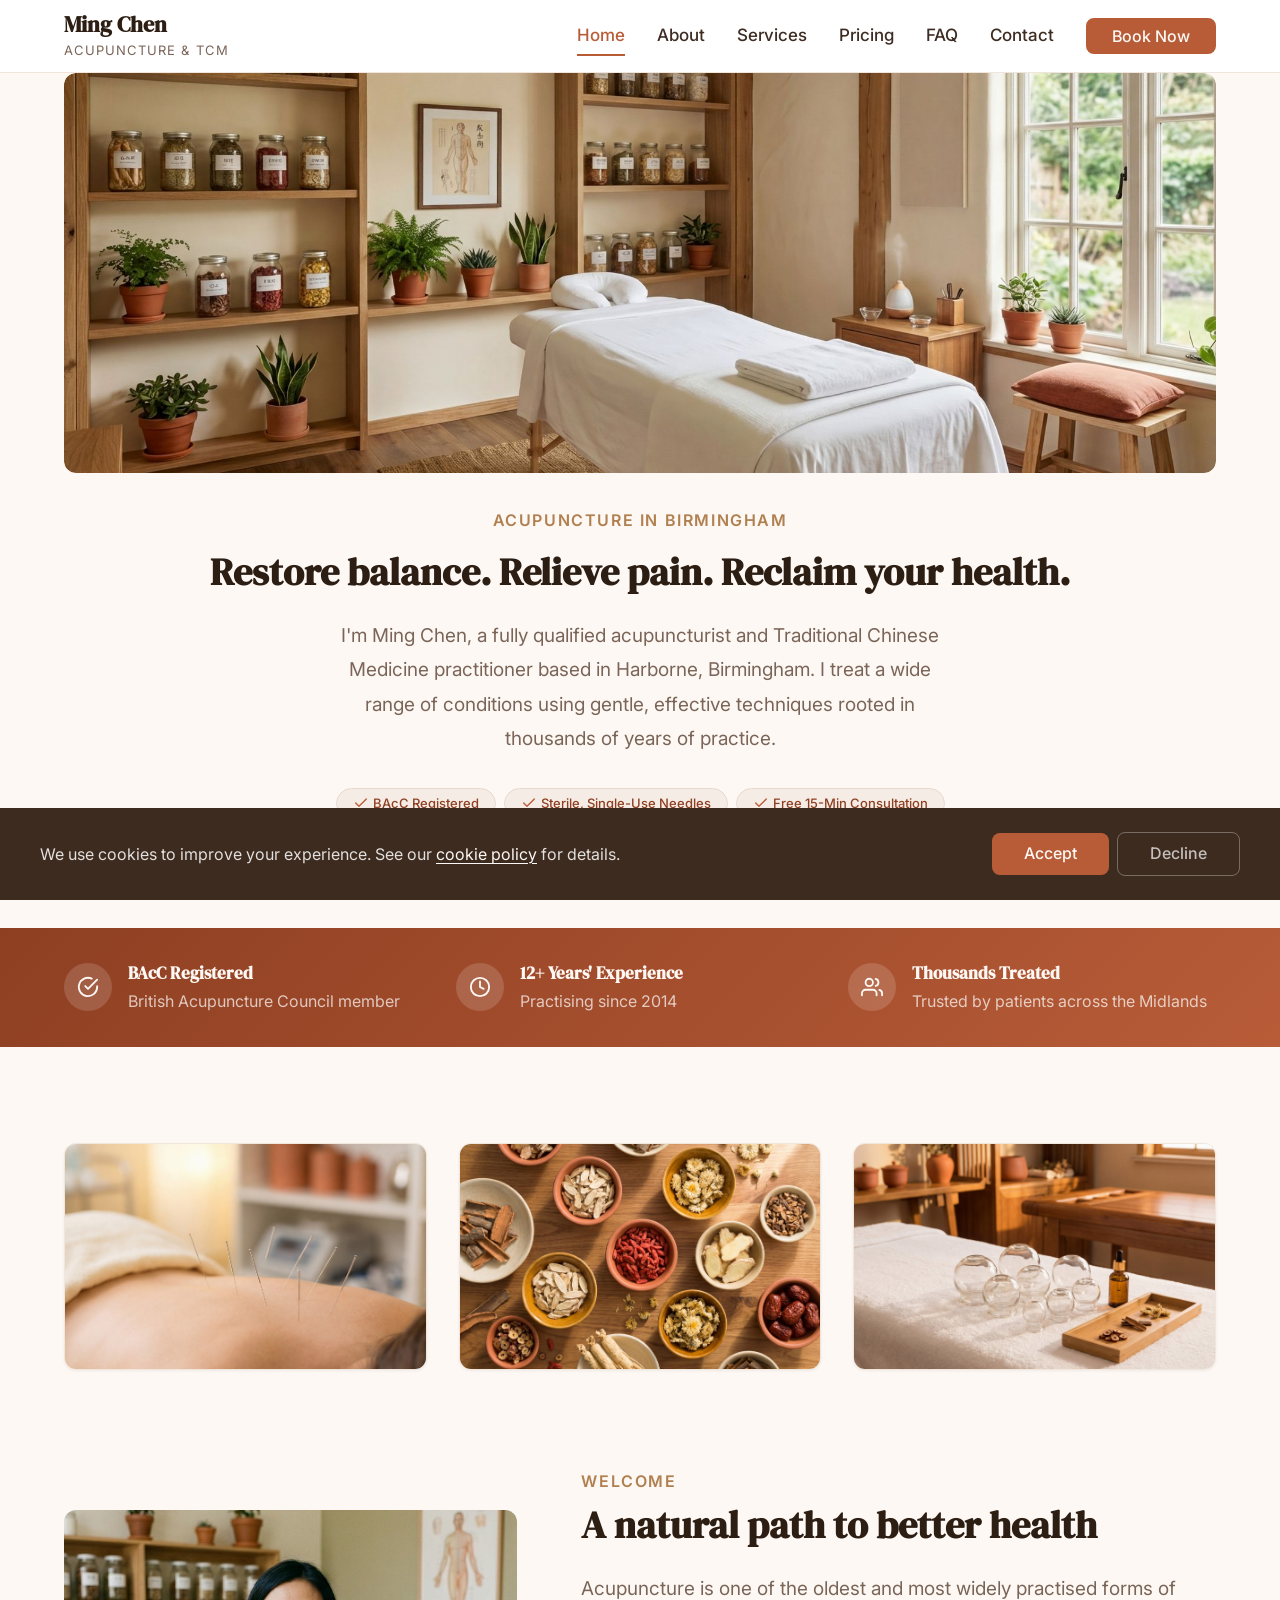
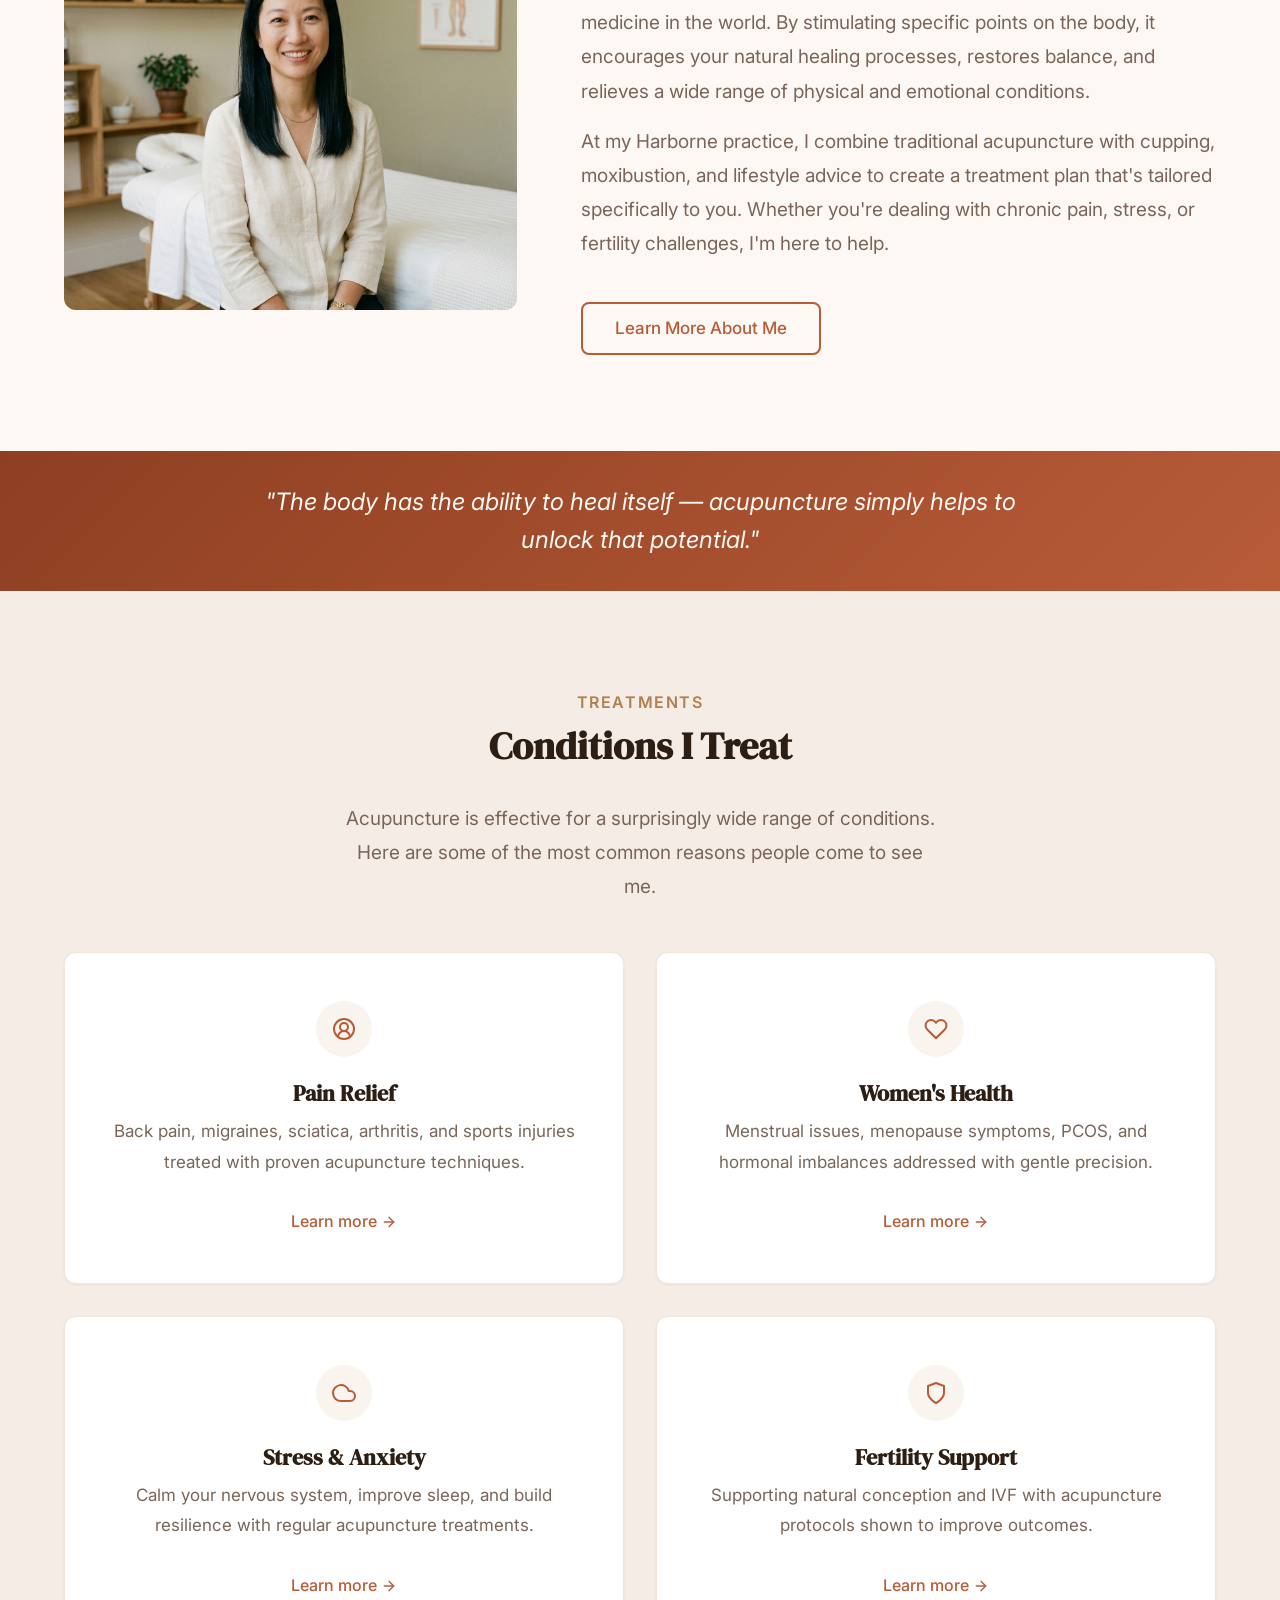
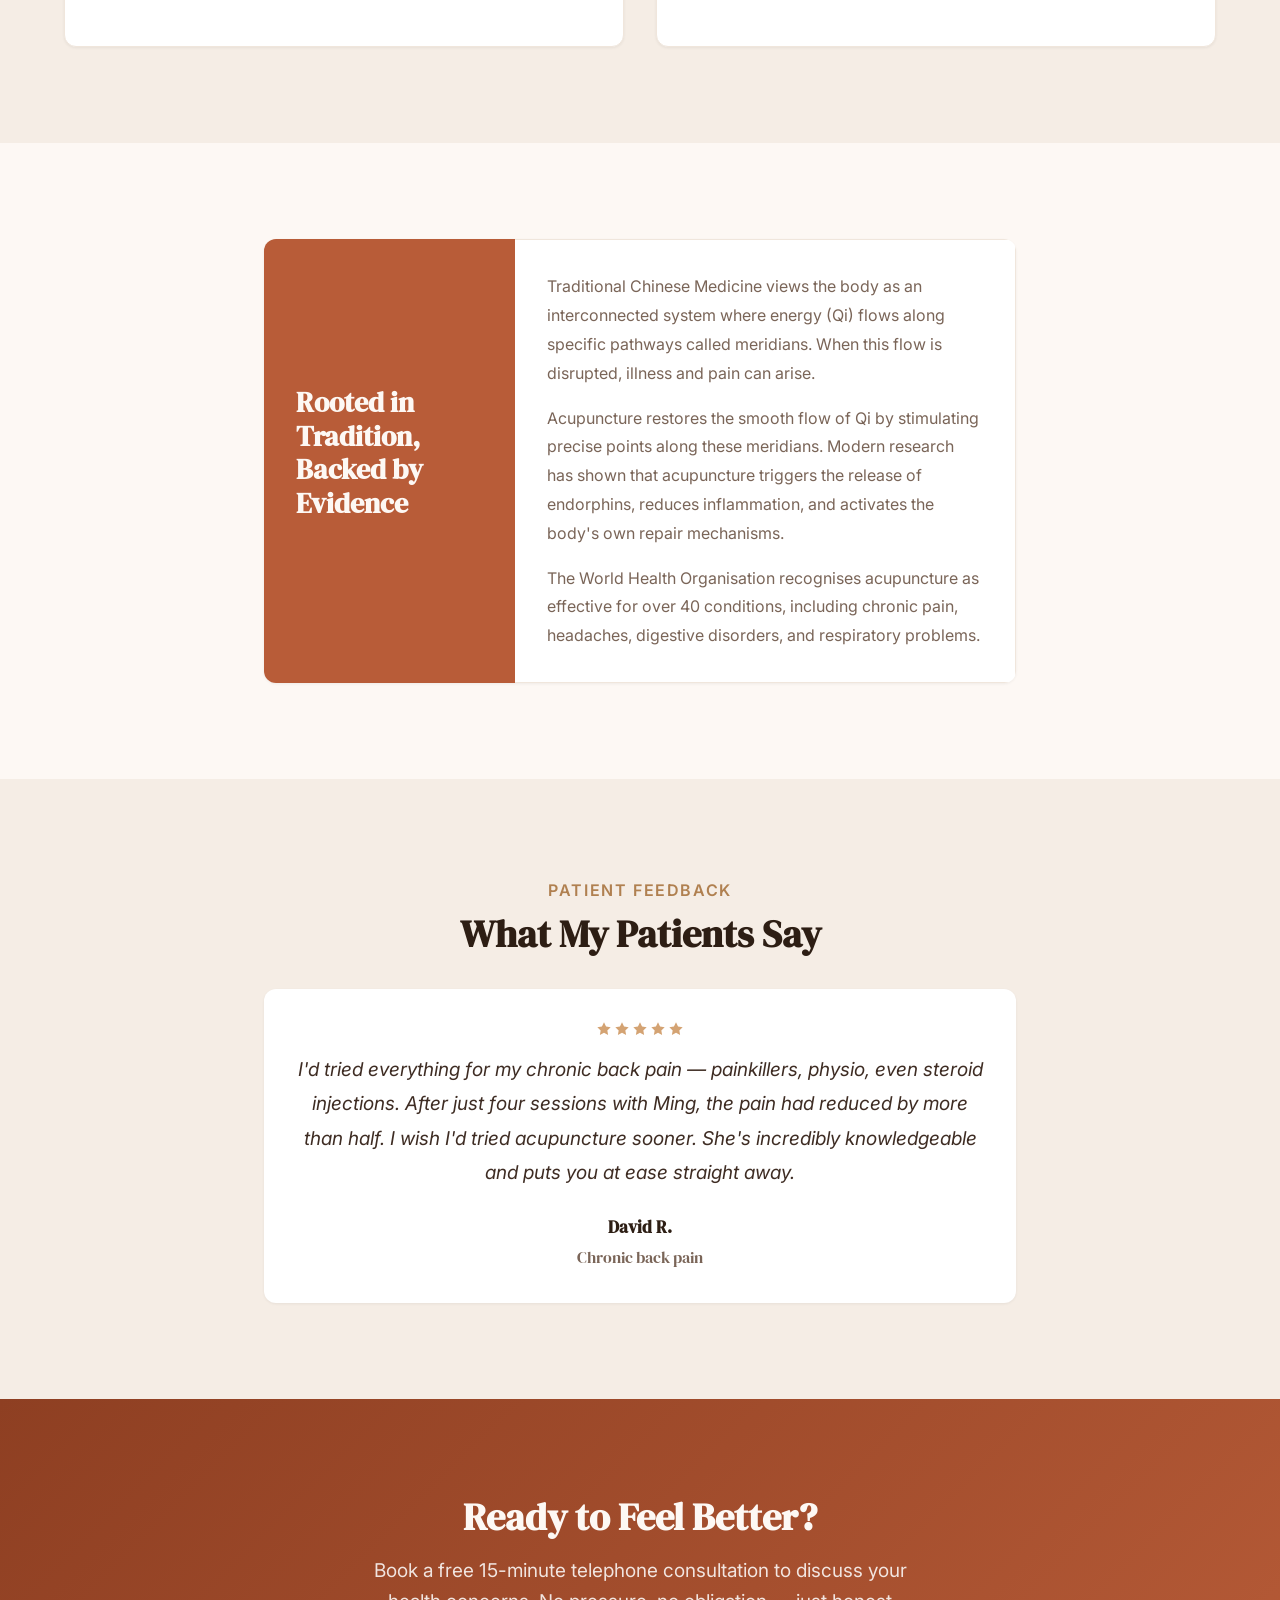
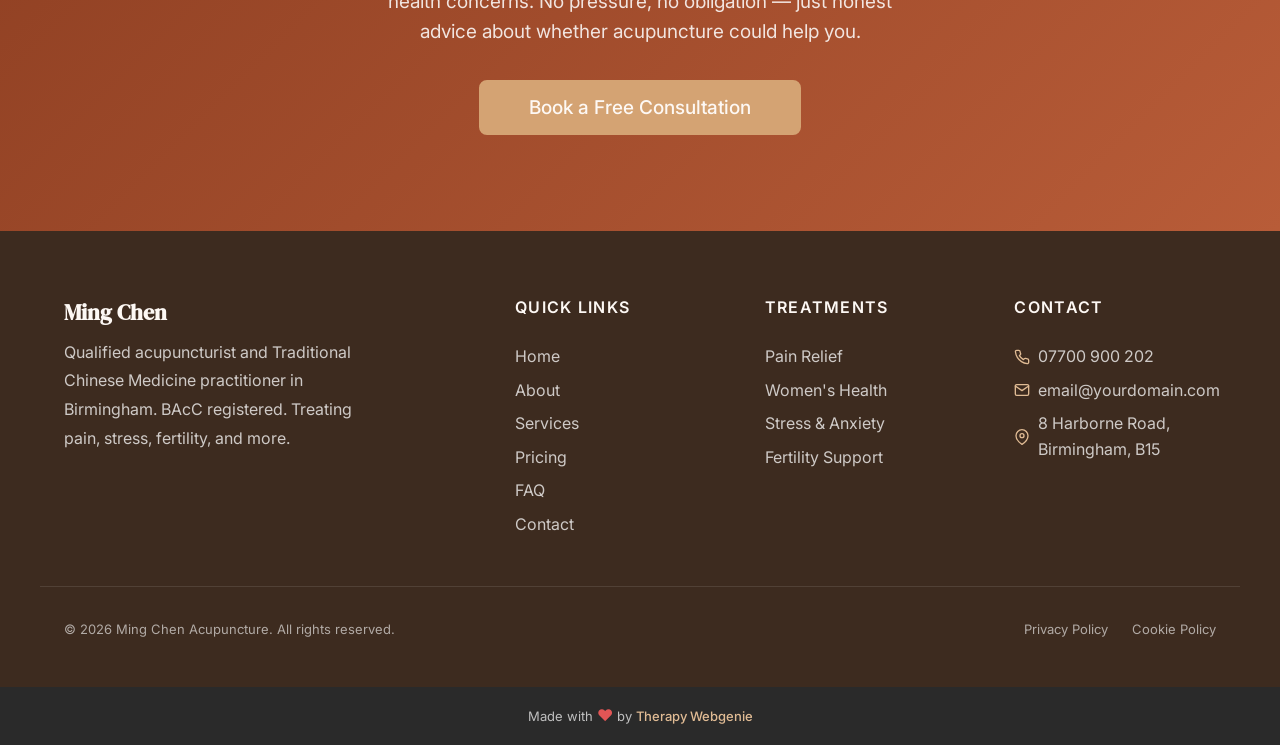
==== commit 64c04c5b: "Switch 50% full-bleed images to background-image Use background-size: cover on image-wrap divs inste" ====
--- a/index.html
+++ b/index.html
@@ -204,8 +204,7 @@
     <!-- SECTION: intro -->
     <section class="section reveal">
       <div class="container intro__inner">
-        <div class="intro__image-wrap">
-          <img src="images/home-portrait.jpg" alt="Ming Chen, acupuncturist in Birmingham" class="intro__image" width="600" height="800">
+        <div class="intro__image-wrap" style="background-image: url('images/home-portrait.jpg');" role="img" aria-label="Ming Chen, acupuncturist in Birmingham">
         </div>
         <div class="intro__text">
           <span class="section-label">Welcome</span>
--- a/css/components.css
+++ b/css/components.css
@@ -1046,6 +1046,9 @@
   order: 1;
   width: 100%;
   min-height: 300px;
+  background-size: cover;
+  background-position: center;
+  background-repeat: no-repeat;
 }
 
 .hero--half .hero__image-placeholder,
@@ -1980,6 +1983,15 @@
   grid-template-columns: 1fr;
   gap: var(--space-2xl);
   align-items: center;
+}
+
+.intro__image-wrap {
+  background-size: cover;
+  background-position: center;
+  background-repeat: no-repeat;
+  border-radius: var(--radius-lg);
+  overflow: hidden;
+  min-height: 400px;
 }
 
 .intro__image {
@@ -3468,6 +3480,58 @@
   .two-col-text__columns {
     grid-template-columns: 1fr 1fr;
     gap: var(--space-2xl);
+  }
+}
+
+/* =============================================
+   CONTENT: STORY TEXT
+   Centred header spanning full width, then a
+   two-column layout: large pull-quote (left)
+   and regular body text (right).
+   ============================================= */
+.story-text {
+  max-width: var(--container-wide);
+  margin: 0 auto;
+}
+
+.story-text__header {
+  text-align: center;
+  margin-bottom: var(--space-2xl);
+}
+
+.story-text__body {
+  display: grid;
+  grid-template-columns: 1fr;
+  gap: var(--space-xl);
+  align-items: start;
+}
+
+.story-text__quote {
+  font-family: var(--font-heading);
+  font-size: var(--text-xl);
+  font-weight: 400;
+  line-height: 1.4;
+  font-style: italic;
+  color: var(--color-text-heading);
+}
+
+.story-text__content p {
+  color: var(--color-text-light);
+  line-height: var(--line-height-relaxed);
+}
+
+.story-text__content p + p {
+  margin-top: var(--space-md);
+}
+
+@media (min-width: 768px) {
+  .story-text__header {
+    margin-bottom: var(--space-3xl);
+  }
+
+  .story-text__body {
+    grid-template-columns: 1fr 1.5fr;
+    gap: var(--space-3xl);
   }
 }
 
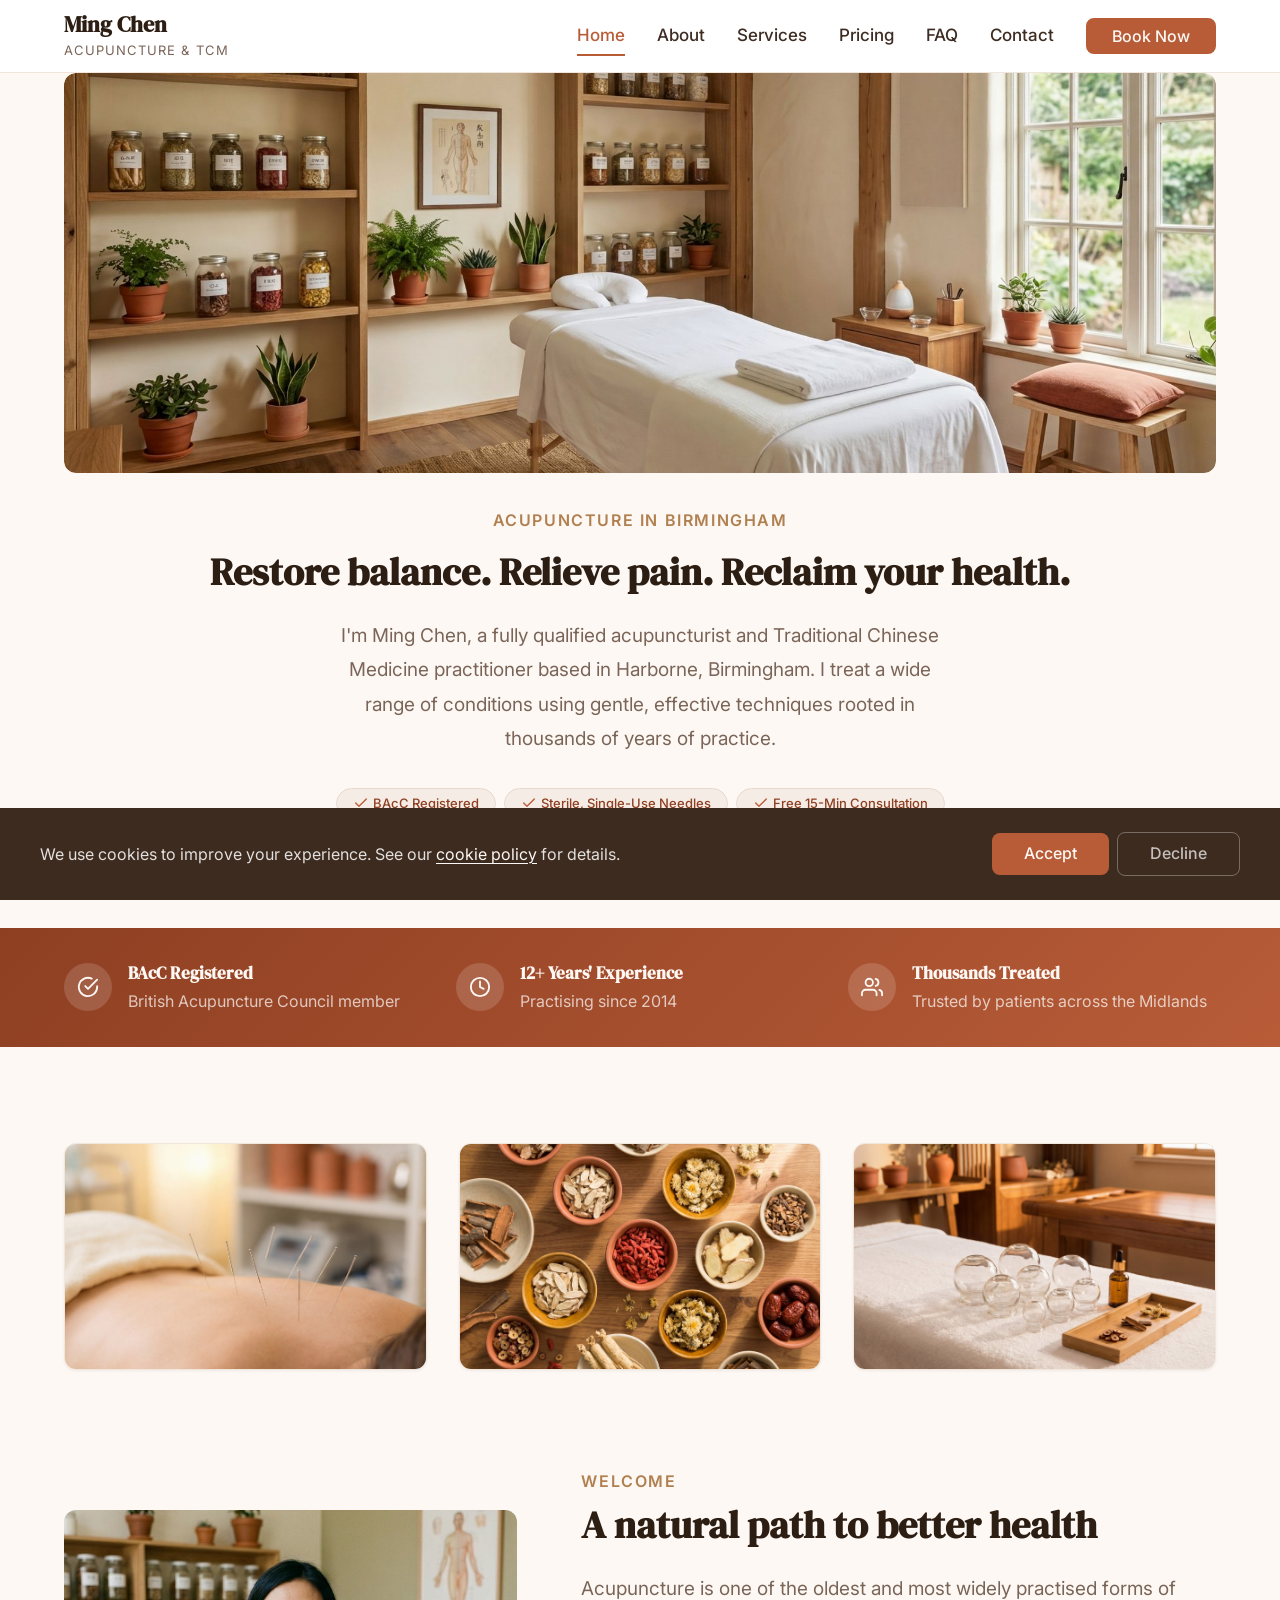
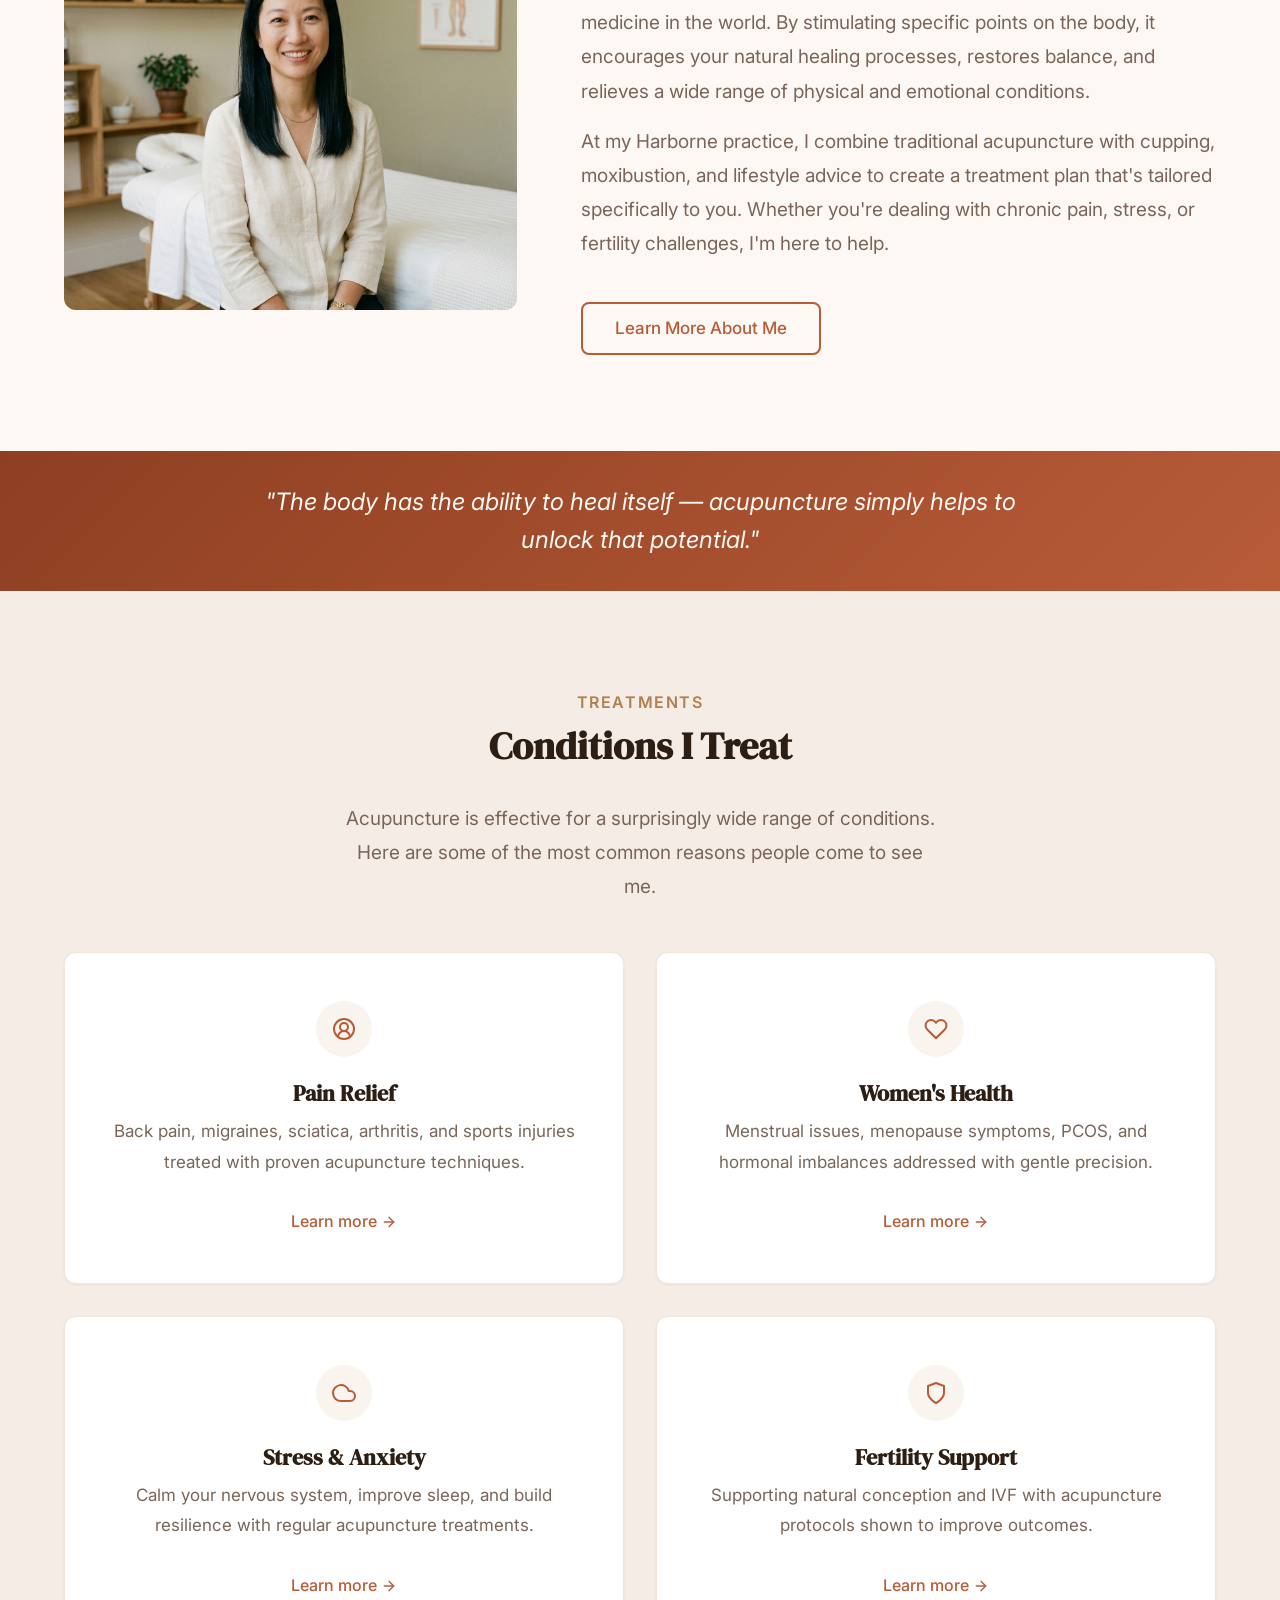
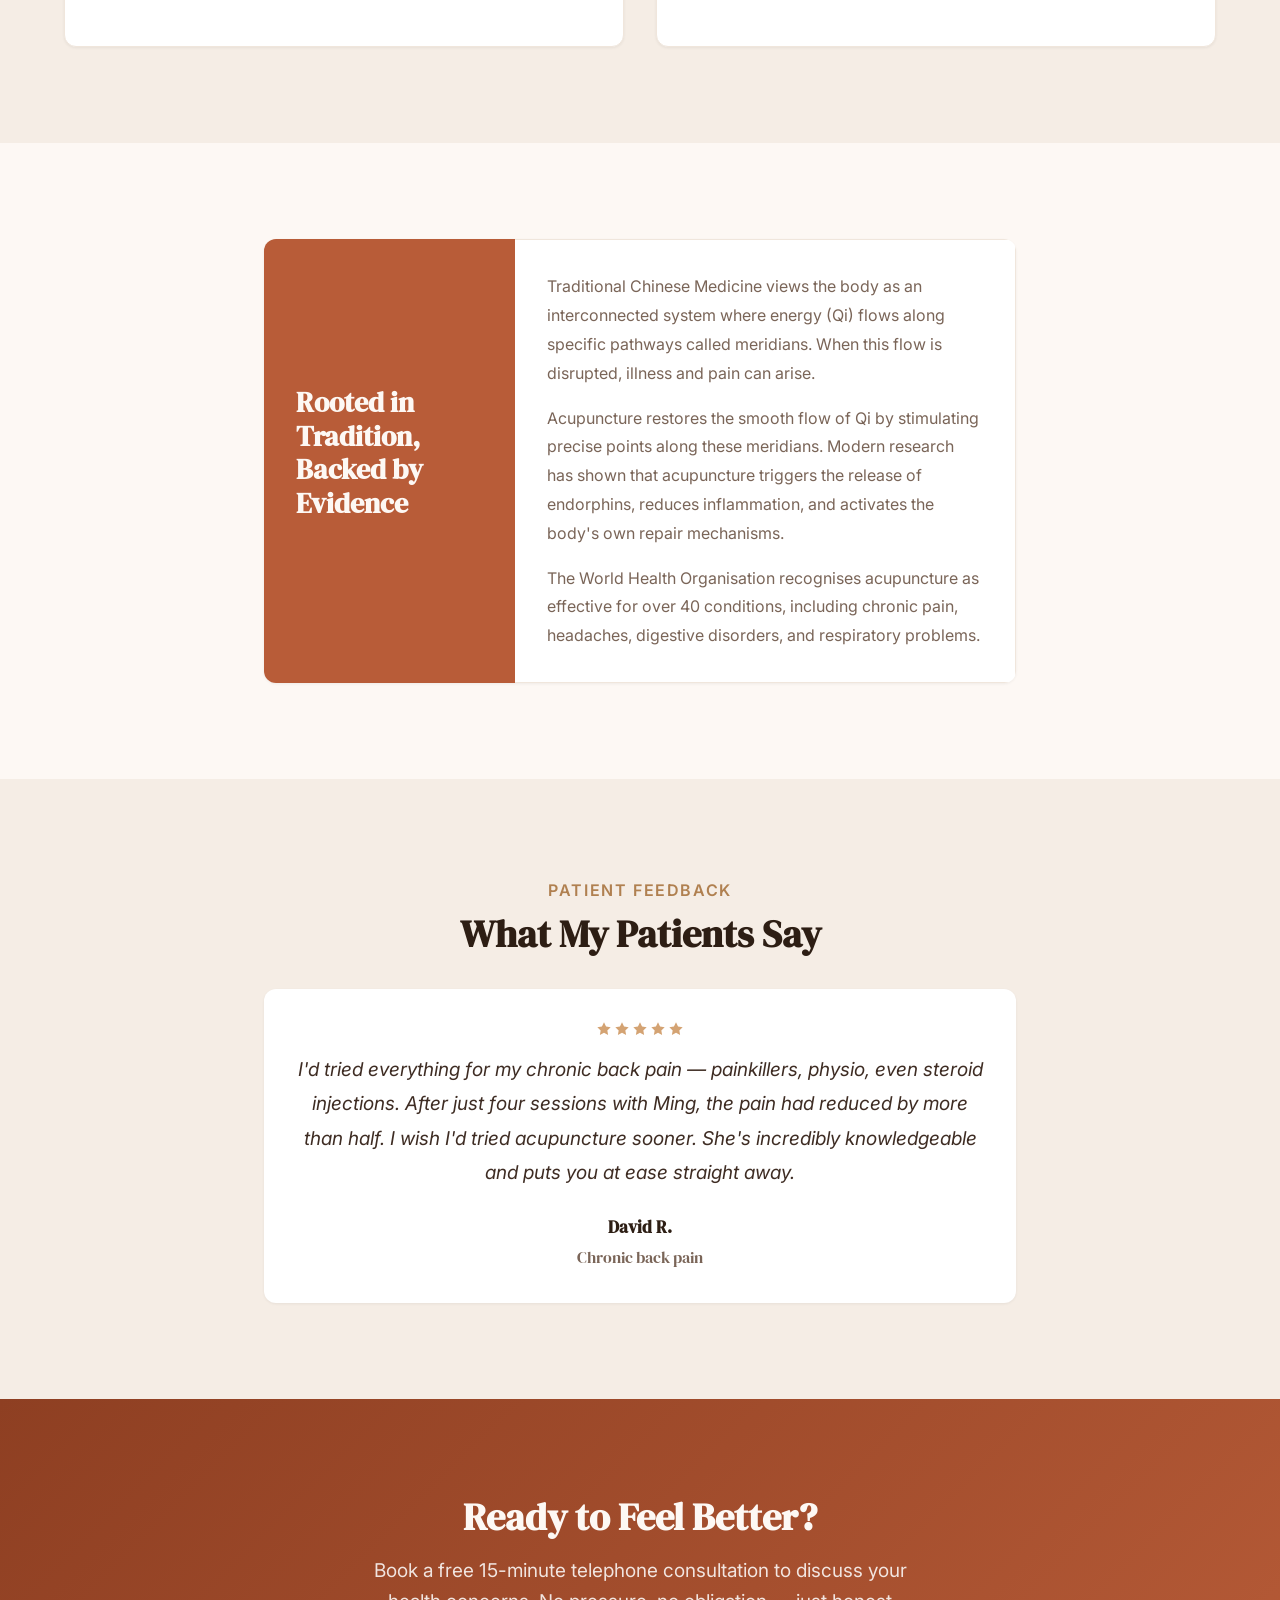
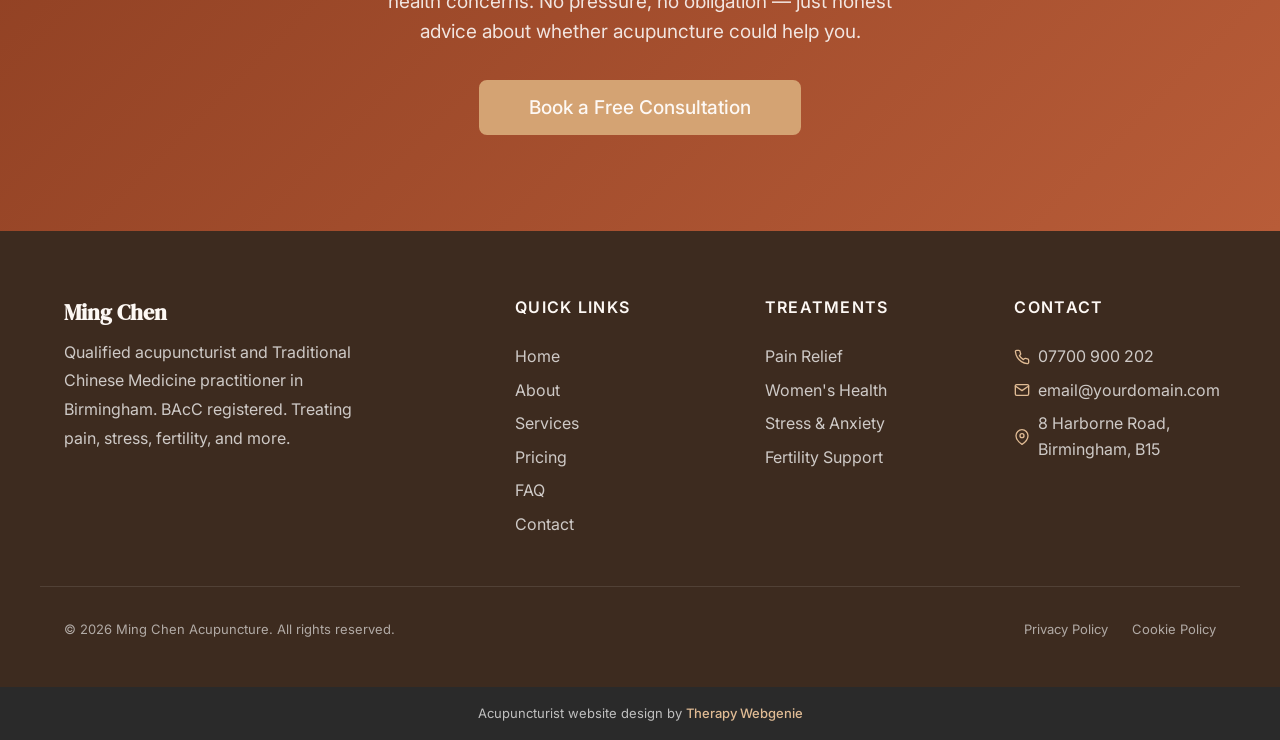
==== commit 42dcd055: "Footer credit: profession wording, link to the matching Therapy Webgenie page, rel nofollow Co-Autho" ====
--- a/index.html
+++ b/index.html
@@ -375,7 +375,7 @@
   <!-- /SECTION: footer -->
 
   <div class="site-credit">
-    <p>Made with <span class="site-credit__heart" aria-label="love">&#10084;</span> by <a href="https://www.therapywebgenie.com" target="_blank" rel="noopener">Therapy Webgenie</a></p>
+    <p>Acupuncturist website design by <a href="https://www.therapywebgenie.com/websites-for-therapists/complementary-therapists/" target="_blank" rel="noopener nofollow">Therapy Webgenie</a></p>
   </div>
 
   <!-- Cookie Consent -->
--- a/css/components.css
+++ b/css/components.css
@@ -2485,12 +2485,19 @@
   display: grid;
   grid-template-columns: 1fr;
   gap: var(--space-2xl);
-  align-items: center;
+  align-items: stretch;
 }
 
 .about-hero h1,
 .about-hero h2 {
   margin-bottom: var(--space-lg);
+}
+
+.about-hero__image-wrap {
+  background-size: cover;
+  background-position: center;
+  background-repeat: no-repeat;
+  min-height: 400px;
 }
 
 .about-hero__image {
@@ -2544,6 +2551,71 @@
   }
 
   .about-hero__inner > div:last-child {
+    padding: var(--space-4xl);
+  }
+}
+
+/* =============================================
+   ABOUT: SPLIT THIRD
+   1fr image (left) + 2fr text (right).
+   Narrower image column than about-hero.
+   Uses background-image for full-bleed coverage.
+   ============================================= */
+.about-split-third {
+  padding: 0;
+}
+
+.about-split-third__inner {
+  display: grid;
+  grid-template-columns: 1fr;
+  gap: var(--space-2xl);
+  align-items: stretch;
+}
+
+.about-split-third h1,
+.about-split-third h2 {
+  margin-bottom: var(--space-lg);
+}
+
+.about-split-third__image-wrap {
+  background-size: cover;
+  background-position: center;
+  background-repeat: no-repeat;
+  min-height: 350px;
+}
+
+.about-split-third__text {
+  padding: var(--space-2xl) var(--space-lg);
+  display: flex;
+  flex-direction: column;
+  justify-content: center;
+}
+
+.about-split-third__text p {
+  color: var(--color-text-light);
+  line-height: var(--line-height-relaxed);
+}
+
+.about-split-third__text p + p {
+  margin-top: var(--space-md);
+}
+
+@media (min-width: 768px) {
+  .about-split-third {
+    overflow: hidden;
+  }
+
+  .about-split-third__inner {
+    grid-template-columns: 1fr 2fr;
+    gap: 0;
+  }
+
+  .about-split-third__image-wrap {
+    overflow: hidden;
+    min-height: 500px;
+  }
+
+  .about-split-third__text {
     padding: var(--space-4xl);
   }
 }
@@ -6198,6 +6270,7 @@
   flex-wrap: wrap;
   gap: var(--space-md);
   align-items: center;
+  justify-content: center;
   font-size: var(--text-sm);
   color: var(--color-text-light);
   margin-bottom: var(--space-xl);
